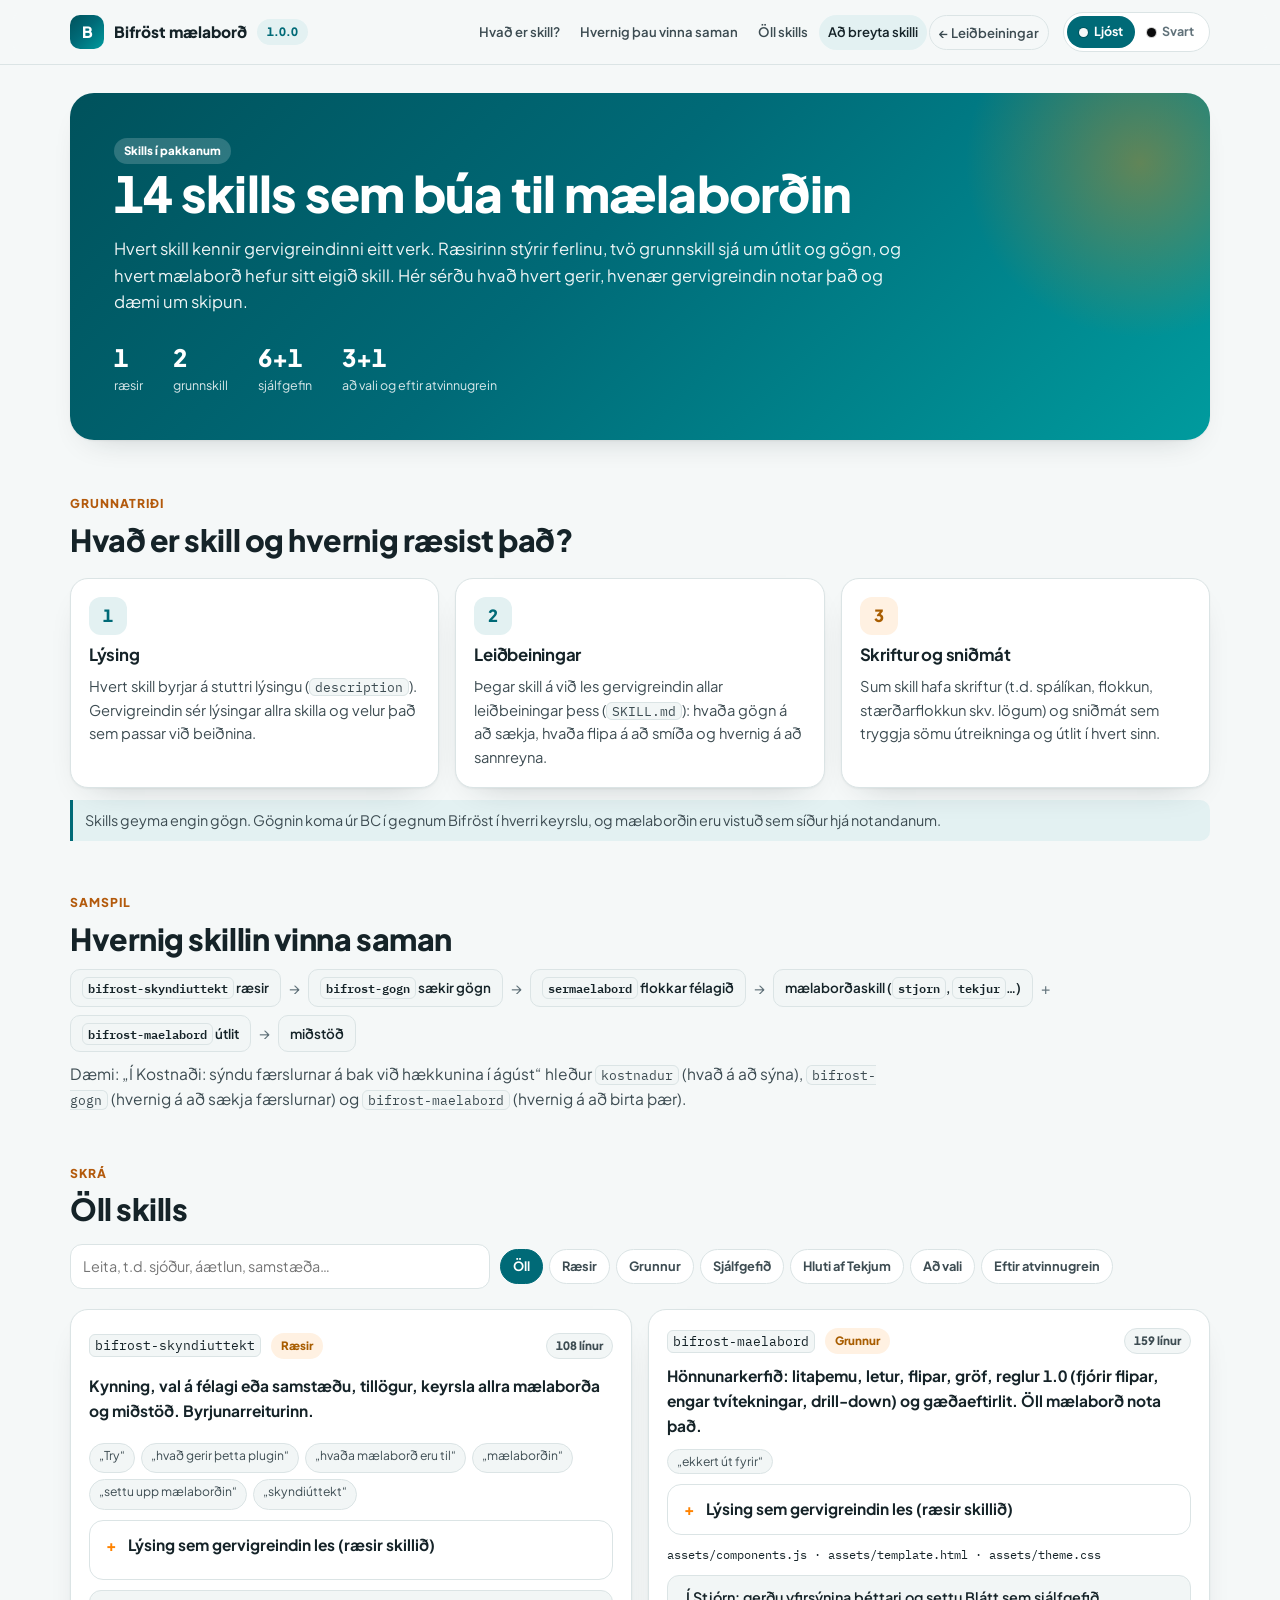
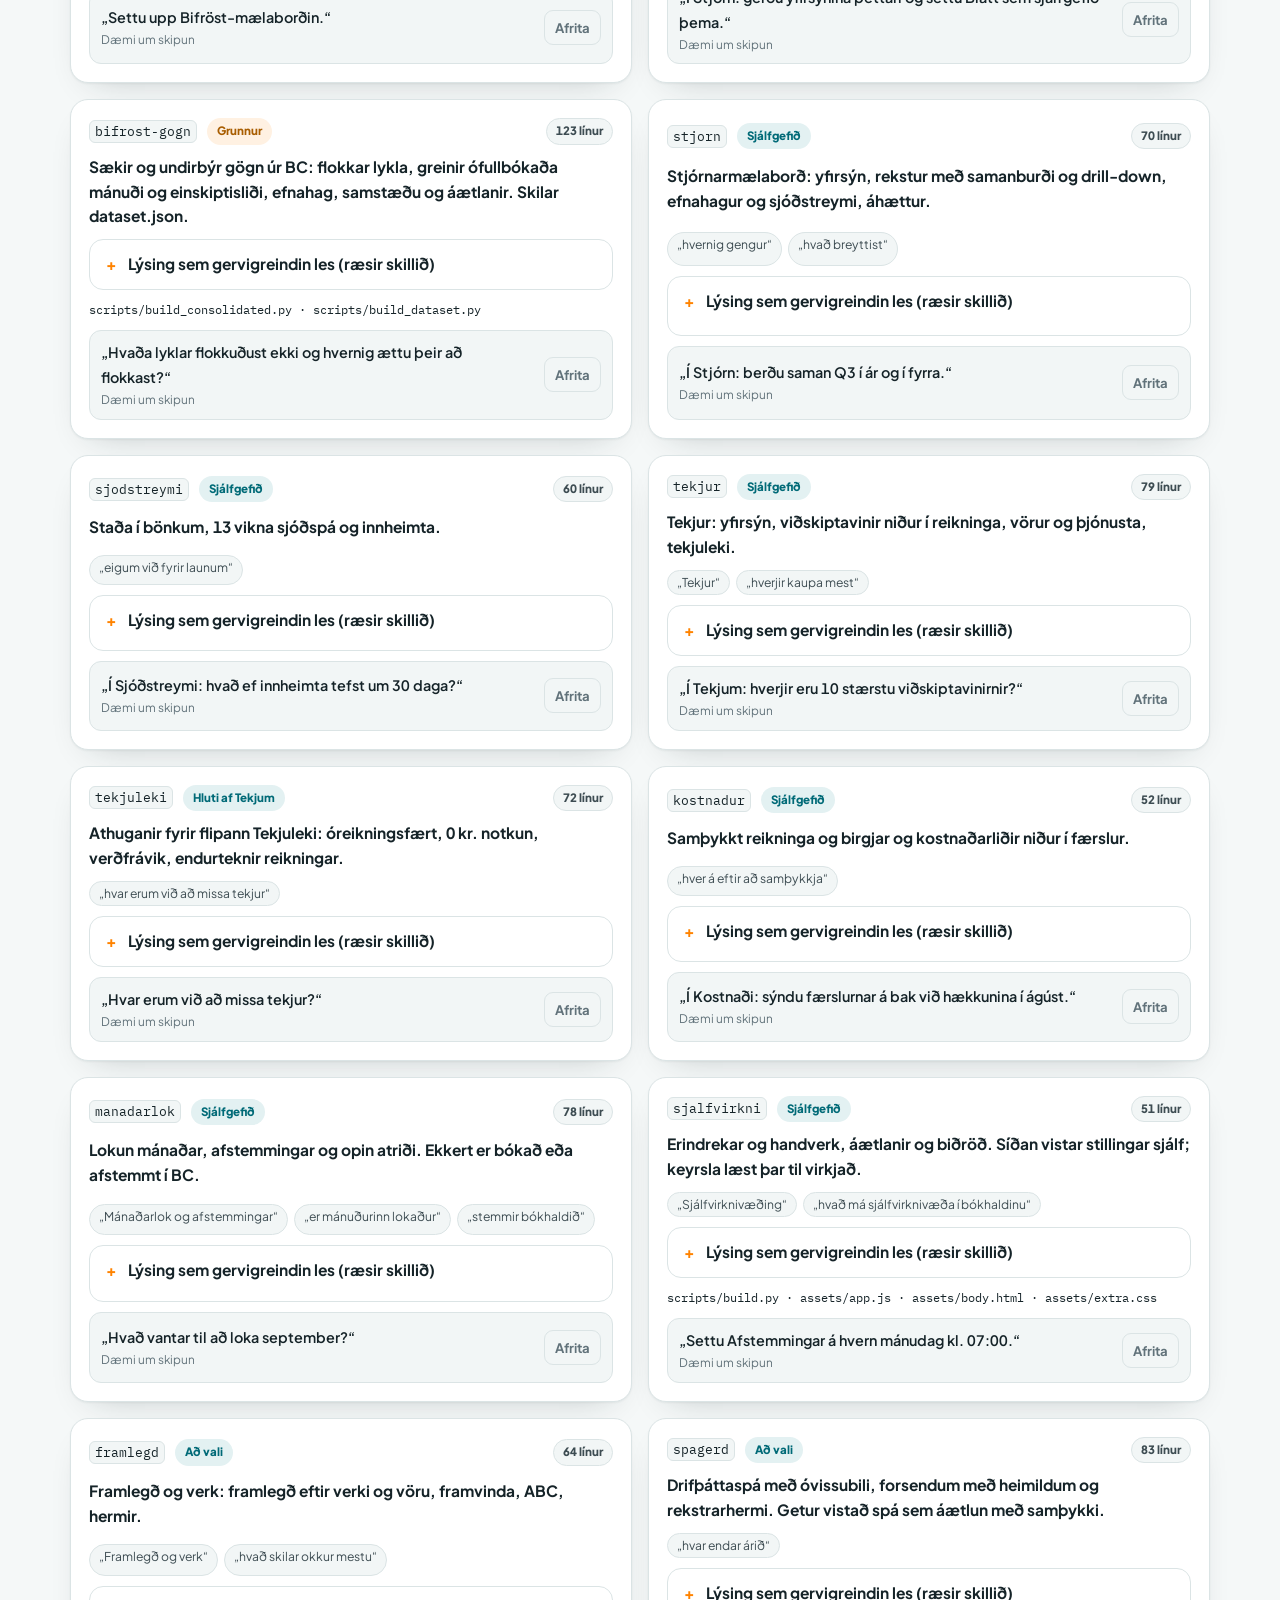
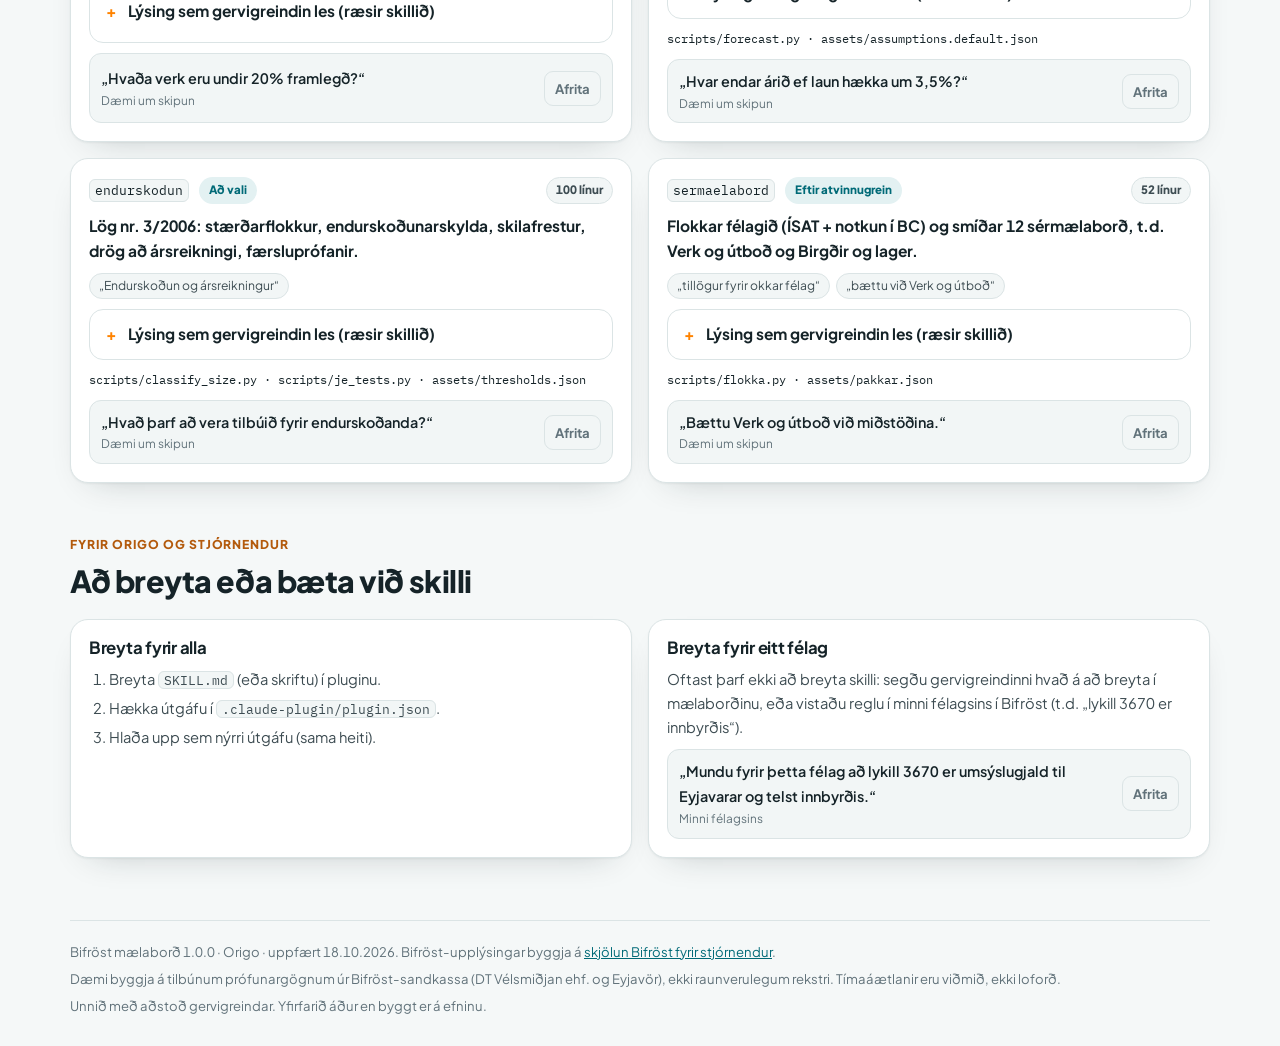
==== skills.html @ 1c0a7d77 "Bifröst mælaborð 1.0.0 Co-Authored-By: Claude Opus 5.5 <noreply@anthropic.com>" ====
<!doctype html>
<html lang="is">
<head>
<meta charset="utf-8">
<meta name="viewport" content="width=device-width,initial-scale=1">
<title>Bifröst mælaborð · skills</title>
<meta name="description" content="Skillin 14 í Bifröst mælaborð 1.0: hvað hvert gerir, hvenær gervigreindin notar það og dæmi um skipun.">
<script>(function(){var t="light";try{t=localStorage.getItem("bf-guide-theme2")||"light"}catch(e){}document.documentElement.setAttribute("data-g",t)})()</script>
<link rel="preconnect" href="https://fonts.googleapis.com">
<link rel="stylesheet" href="https://fonts.googleapis.com/css2?family=Plus+Jakarta+Sans:wght@400;500;600;700;800&family=IBM+Plex+Mono:wght@400;500;600&subset=latin,latin-ext&display=swap">
<style>
:root{
  --o-teal:#006A77;--o-teal2:#009B9E;--o-orange:#FF8300;--o-copper:#B35A0C;--o-slate:#6B7680;--o-dark:#303A47;
  --bg:#f5f8f8;--bg2:#eef3f3;--panel:#ffffff;--panel2:#f2f6f6;--ink:#152328;--ink2:#3d4c52;--muted:#61727a;--line:#dbe4e5;
  --brand:var(--o-teal);--brand2:var(--o-teal2);--accent:var(--o-orange);--acc-ink:#1b1206;--ok:#2f7d5b;--warn:#a85d00;--bad:#b4432b;
  --link:#006A77;--soft:#e3f1f2;--soft-o:#fff1e2;
  --hero:linear-gradient(135deg,#00525c 0%,#006A77 45%,#009B9E 100%);
  --shadow:0 1px 2px rgba(21,35,40,.05),0 14px 34px -22px rgba(21,35,40,.3);
  --r:18px;--f:"TT Norms","Plus Jakarta Sans",system-ui,-apple-system,"Segoe UI",sans-serif;--mono:"IBM Plex Mono",ui-monospace,Menlo,monospace;
  color-scheme:light;
}
:root[data-g="black"]{--bg:#0a0b0c;--bg2:#101214;--panel:#15181a;--panel2:#1c2023;--ink:#f3f3f2;--ink2:#d2d4d4;--muted:#9a9fa3;--line:rgba(255,255,255,.1);
  --ok:#7fc8a9;--warn:#ffb15c;--bad:#ff8a6b;--link:#5fd0d2;--soft:rgba(0,155,158,.16);--soft-o:rgba(255,131,0,.14);
  --hero:linear-gradient(135deg,#0f1f22 0%,#00525c 60%,#006A77 100%);--shadow:0 1px 0 rgba(255,255,255,.04) inset,0 24px 48px -30px rgba(0,0,0,.8);color-scheme:dark}
*{box-sizing:border-box}
html{scroll-behavior:smooth;scroll-padding-top:84px}
body{margin:0;background:var(--bg);color:var(--ink);font:15.5px/1.6 var(--f);-webkit-font-smoothing:antialiased;font-variant-numeric:tabular-nums}
a{color:var(--link)}
h1,h2,h3,h4{margin:0;line-height:1.2;letter-spacing:-.015em;text-wrap:balance}
h2{font-size:clamp(1.4rem,3vw,1.9rem);font-weight:800}
h3{font-size:1.05rem;font-weight:700}
h4{font-size:.8rem;text-transform:uppercase;letter-spacing:.06em;color:var(--muted);font-weight:800}
p{margin:0}
code,.mono{font-family:var(--mono);font-size:.86em;background:var(--panel2);border:1px solid var(--line);border-radius:6px;padding:0 5px}
.wrap{max-width:1180px;margin:0 auto;padding:0 20px}
.top{position:sticky;top:0;z-index:20;backdrop-filter:blur(10px);background:color-mix(in srgb,var(--bg) 86%,transparent);border-bottom:1px solid var(--line)}
.top .wrap{display:flex;align-items:center;gap:14px;min-height:64px;flex-wrap:wrap;padding-block:8px}
.logo{display:flex;align-items:center;gap:10px;font-weight:800;text-decoration:none;color:var(--ink)}
.mark{width:34px;height:34px;border-radius:10px;background:var(--hero);display:grid;place-items:center;color:#fff;font-weight:800}
.nav{display:flex;gap:2px;flex-wrap:wrap;margin-left:auto}
.nav a{color:var(--ink2);text-decoration:none;font-size:.82rem;font-weight:600;padding:6px 9px;border-radius:999px;white-space:nowrap}
.nav a:hover,.nav a.on{background:var(--soft);color:var(--ink)}
.nav a.ext{border:1px solid var(--line)}
.tg{display:inline-flex;background:var(--panel);border:1px solid var(--line);border-radius:999px;padding:3px}
.tg button{font:inherit;font-size:.78rem;font-weight:700;border:0;background:none;color:var(--muted);padding:6px 12px;border-radius:999px;cursor:pointer;display:inline-flex;gap:6px;align-items:center}
.tg button[aria-pressed="true"]{background:var(--brand);color:#fff}
.tg i{width:9px;height:9px;border-radius:50%;display:inline-block;box-shadow:0 0 0 1px rgba(0,0,0,.2)}
@media (min-width:1101px){.top .wrap{flex-wrap:nowrap}.nav{flex-wrap:nowrap}}
@media (max-width:1100px){.nav{order:3;width:100%;margin-left:0;overflow-x:auto;flex-wrap:nowrap}}
.hero{margin:28px 0 8px;border-radius:24px;background:var(--hero);padding:clamp(22px,4vw,44px);position:relative;overflow:hidden;box-shadow:var(--shadow);color:#fff}
.hero::after{content:"";position:absolute;right:-120px;top:-120px;width:380px;height:380px;border-radius:50%;background:radial-gradient(circle,rgba(255,131,0,.38),transparent 65%)}
.hero>*{position:relative;z-index:1}
.hero h1{font-size:clamp(2rem,5vw,3.1rem);font-weight:800;max-width:22ch}
.hero p{color:rgba(255,255,255,.93);max-width:68ch;margin-top:12px;font-size:1.04rem}
.hero .row{display:flex;flex-wrap:wrap;gap:10px 30px;margin-top:22px}
.hero .row div{display:grid}.hero .row b{font-size:1.5rem;font-weight:800}.hero .row span{font-size:.78rem;opacity:.85}
.cta{display:flex;gap:10px;flex-wrap:wrap;margin-top:22px}
.btn{font:inherit;font-weight:700;font-size:.9rem;border-radius:12px;padding:10px 16px;border:1px solid transparent;cursor:pointer;text-decoration:none;display:inline-flex;align-items:center;gap:8px}
.btn.or{background:var(--accent);color:var(--acc-ink)}.btn.gh{background:rgba(255,255,255,.14);color:#fff;border-color:rgba(255,255,255,.3)}
.btn.sm{padding:6px 10px;font-size:.78rem;border-radius:9px}.btn.ln{background:var(--panel2);color:var(--ink);border-color:var(--line)}
.btn:focus-visible,.nav a:focus-visible,.tg button:focus-visible,summary:focus-visible{outline:2px solid var(--accent);outline-offset:2px}
.pill{display:inline-block;font-size:.72rem;font-weight:800;padding:3px 9px;border-radius:999px;white-space:nowrap;background:var(--panel2);color:var(--ink2);border:1px solid var(--line)}
.pill.t{background:var(--soft);color:var(--brand);border-color:transparent}.pill.o{background:var(--soft-o);color:var(--warn);border-color:transparent}
.hero .pill.o{background:rgba(255,255,255,.18);color:#fff}
section.s{padding:46px 0 6px}
.kick{font-size:.76rem;font-weight:800;letter-spacing:.08em;text-transform:uppercase;color:var(--o-copper);margin-bottom:8px}
:root[data-g="black"] .kick{color:var(--accent)}
.lead{color:var(--ink2);max-width:74ch;margin-top:10px}
.grid{display:grid;gap:16px;margin-top:20px}
.g2{grid-template-columns:repeat(2,minmax(0,1fr))}.g3{grid-template-columns:repeat(3,minmax(0,1fr))}.g4{grid-template-columns:repeat(4,minmax(0,1fr))}
@media (max-width:980px){.g4{grid-template-columns:repeat(2,minmax(0,1fr))}.g3{grid-template-columns:repeat(2,minmax(0,1fr))}}
@media (max-width:640px){.g2,.g3,.g4{grid-template-columns:minmax(0,1fr)}}
.card{background:var(--panel);border:1px solid var(--line);border-radius:var(--r);padding:18px;box-shadow:var(--shadow);min-width:0;display:grid;gap:10px;align-content:start}
.card p,.card li{color:var(--ink2);font-size:.92rem}
.card ul,.card ol{margin:0;padding-left:20px;display:grid;gap:5px}
.ico{width:38px;height:38px;border-radius:12px;display:grid;place-items:center;font-size:1.05rem;background:var(--soft);color:var(--brand);font-weight:800}
.ico.or{background:var(--soft-o);color:var(--warn)}
.steps{counter-reset:s;display:grid;gap:12px;margin-top:20px}
.step{display:grid;grid-template-columns:auto minmax(0,1fr) auto;gap:14px;align-items:start;background:var(--panel);border:1px solid var(--line);border-radius:16px;padding:14px 16px}
.step::before{counter-increment:s;content:counter(s);width:34px;height:34px;border-radius:50%;display:grid;place-items:center;background:var(--brand);color:#fff;font-weight:800}
.step b{display:block}.step p{color:var(--ink2);font-size:.9rem;margin-top:2px}
.time{font-family:var(--mono);font-size:.78rem;color:var(--warn);white-space:nowrap;padding-top:6px}
@media (max-width:560px){.step{grid-template-columns:auto minmax(0,1fr)}.time{grid-column:2;padding-top:0}}
.tl{display:flex;height:16px;border-radius:999px;overflow:hidden;gap:2px;margin-top:8px}.tl span{display:block;height:100%}
.tlg{display:flex;flex-wrap:wrap;gap:6px 16px;font-size:.8rem;color:var(--muted);margin-top:8px}.tlg i{display:inline-block;width:10px;height:10px;border-radius:3px;margin-right:6px;vertical-align:-1px}
.scroll{overflow-x:auto}
table{width:100%;border-collapse:separate;border-spacing:0;font-size:.88rem}
th{text-align:left;font-size:.72rem;color:var(--muted);font-weight:800;letter-spacing:.03em;text-transform:uppercase;padding:9px 10px;border-bottom:1px solid var(--line);white-space:nowrap}
td{padding:10px;border-bottom:1px solid var(--line);vertical-align:top;color:var(--ink2)}
td b{color:var(--ink)} td.n,th.n{text-align:right;font-family:var(--mono);white-space:nowrap}
tr.sum td{font-weight:800;color:var(--ink);background:var(--panel2)}
.note{border-left:3px solid var(--accent);padding:9px 12px;background:var(--soft-o);border-radius:0 10px 10px 0;color:var(--ink2);font-size:.9rem;margin-top:14px}
.tip{border-left:3px solid var(--brand);padding:9px 12px;background:var(--soft);border-radius:0 10px 10px 0;color:var(--ink2);font-size:.9rem;margin-top:12px}
/* dashboard detail cards */
.db{background:var(--panel);border:1px solid var(--line);border-radius:20px;box-shadow:var(--shadow);overflow:hidden;margin-top:18px}
.db-h{display:flex;gap:14px;align-items:center;flex-wrap:wrap;padding:16px 18px;border-bottom:1px solid var(--line);background:linear-gradient(90deg,var(--soft),transparent)}
.db-h .num{width:36px;height:36px;border-radius:10px;background:var(--brand);color:#fff;display:grid;place-items:center;font-weight:800}
.db-h h3{font-size:1.15rem}.db-h p{color:var(--ink2);font-size:.9rem}
.db-b{display:grid;grid-template-columns:minmax(0,1.25fr) minmax(0,1fr);gap:0}
@media (max-width:900px){.db-b{grid-template-columns:minmax(0,1fr)}}
.db-b>div{padding:16px 18px;display:grid;gap:12px;align-content:start;min-width:0}
.db-b>div+div{border-left:1px solid var(--line)}
@media (max-width:900px){.db-b>div+div{border-left:0;border-top:1px solid var(--line)}}
.tabs-l{display:grid;gap:8px}.tabs-l div{display:grid;grid-template-columns:8.5rem minmax(0,1fr);gap:10px;font-size:.9rem}
.tabs-l b{color:var(--ink)}.tabs-l span{color:var(--ink2)}
@media (max-width:520px){.tabs-l div{grid-template-columns:minmax(0,1fr)}}
.kpis{display:grid;grid-template-columns:repeat(2,minmax(0,1fr));gap:8px}
.kpis div{background:var(--panel2);border:1px solid var(--line);border-radius:12px;padding:10px;display:grid;gap:2px;min-width:0}
.kpis span{font-size:.72rem;color:var(--muted);font-weight:700}.kpis b{font-size:1.15rem;letter-spacing:-.02em}.kpis em{font-style:normal;font-size:.76rem;color:var(--ink2)}
.ex{display:grid;gap:8px}
.pq{display:grid;grid-template-columns:minmax(0,1fr) auto;gap:10px;align-items:center;background:var(--panel2);border:1px solid var(--line);border-radius:12px;padding:9px 11px}
.pq q{quotes:"„" "“";font-weight:600;color:var(--ink);font-size:.9rem}.pq small{display:block;color:var(--muted);font-size:.74rem;margin-top:1px}
.pq.sam{border-style:dashed;border-color:var(--brand)}
.vs{display:grid;grid-template-columns:repeat(2,minmax(0,1fr));gap:12px;margin-top:14px}
.vs>div{border-radius:12px;padding:12px;border:1px solid var(--line);background:var(--panel)}
.vs .bad{box-shadow:inset 3px 0 0 var(--bad)}.vs .good{box-shadow:inset 3px 0 0 var(--ok)}
.vs h4{margin:0 0 6px}.vs .bad h4{color:var(--bad)}.vs .good h4{color:var(--ok)}
@media (max-width:640px){.vs{grid-template-columns:minmax(0,1fr)}}
/* layered diagram */
.layers{display:grid;gap:10px;margin-top:16px}
.layer{display:grid;grid-template-columns:auto minmax(0,1fr) auto;gap:14px;align-items:center;border-radius:14px;padding:14px 16px;border:1px solid var(--line);background:var(--panel)}
.layer .lv{width:42px;height:42px;border-radius:12px;display:grid;place-items:center;font-weight:800;color:#fff}
.layer b{display:block}.layer p{color:var(--ink2);font-size:.88rem}
.layer .who{font-size:.76rem;color:var(--muted);text-align:right;max-width:16rem}
@media (max-width:640px){.layer{grid-template-columns:auto minmax(0,1fr)}.layer .who{grid-column:2;text-align:left}}
.flow{display:flex;flex-wrap:wrap;gap:8px;align-items:center;margin-top:12px}
.flow span{background:var(--panel2);border:1px solid var(--line);border-radius:10px;padding:7px 11px;font-size:.84rem;font-weight:600}
.flow i{color:var(--muted);font-style:normal}
/* demo */
.demo{margin-top:20px;border-radius:22px;border:1px solid var(--line);background:#f7f6f2;color:#1c1b18;padding:18px;box-shadow:var(--shadow);display:grid;gap:14px}
.demo .dh{display:flex;flex-wrap:wrap;gap:10px;align-items:center;justify-content:space-between}
.demo .dlogo{display:flex;gap:10px;align-items:center}.demo .dlogo span{width:36px;height:36px;border-radius:10px;background:linear-gradient(135deg,#1f4a41,#33796a);color:#fff;display:grid;place-items:center;font-weight:800}
.demo .eb{font-size:.74rem;color:#6e6e70;font-weight:600}.demo h3{font-size:1.25rem}
.seg{display:inline-flex;background:#f0eee8;border:1px solid #e2dfd6;border-radius:10px;padding:3px;gap:2px;flex-wrap:wrap}
.seg button{font:inherit;font-size:.8rem;font-weight:700;border:0;background:none;color:#6e6e70;padding:6px 11px;border-radius:8px;cursor:pointer}
.seg button[aria-pressed="true"]{background:#957f41;color:#fff}
.dhero{border-radius:16px;background:linear-gradient(135deg,#1f4a41 0%,#2b6659 60%,#33796a 100%);color:#fff;padding:16px 18px;display:grid;gap:6px}
.dhero .big{font-size:clamp(1.8rem,4vw,2.4rem);font-weight:800;letter-spacing:-.03em}.dhero small{font-size:.85rem;opacity:.85;margin-left:6px}.dhero p{font-size:.88rem;opacity:.92}
.dk{display:grid;grid-template-columns:repeat(4,minmax(0,1fr));gap:10px}@media (max-width:760px){.dk{grid-template-columns:repeat(2,minmax(0,1fr))}}
.dk div{background:#fff;border:1px solid #e2dfd6;border-radius:14px;padding:12px;display:grid;gap:2px;min-width:0}
.dk span{font-size:.74rem;color:#6e6e70;font-weight:600}.dk b{font-size:1.35rem;letter-spacing:-.02em;white-space:nowrap;overflow:hidden;text-overflow:ellipsis}
.dcard{background:#fff;border:1px solid #e2dfd6;border-radius:14px;padding:14px;display:grid;gap:8px;min-width:0}
.dcard table{font-size:.84rem}.dcard th{color:#6e6e70;border-color:#e2dfd6}.dcard td{color:#46443e;border-color:#efede7}.dcard tr.sum td{background:#f4f2ec;color:#1c1b18}
.dnote{font-size:.78rem;color:#6e6e70}
.dg2{display:grid;grid-template-columns:minmax(0,1.4fr) minmax(0,1fr);gap:12px}@media (max-width:820px){.dg2{grid-template-columns:minmax(0,1fr)}}
.el{display:grid;gap:8px}.el div{display:grid;grid-template-columns:minmax(0,1fr) auto;gap:10px;background:#f4f2ec;border-radius:10px;padding:8px 10px;font-size:.84rem}.el b{font-family:var(--mono)}
details{background:var(--panel);border:1px solid var(--line);border-radius:14px;padding:12px 16px}
details+details{margin-top:10px}
summary{cursor:pointer;font-weight:700;list-style:none}summary::-webkit-details-marker{display:none}
summary::before{content:"+";display:inline-block;width:22px;color:var(--accent);font-weight:800}details[open] summary::before{content:"–"}
details p,details li{color:var(--ink2);font-size:.92rem;margin-top:8px}
.srch{font:inherit;font-size:.9rem;background:var(--panel);color:var(--ink);border:1px solid var(--line);border-radius:12px;padding:10px 12px;width:min(420px,100%)}
.chips{display:flex;flex-wrap:wrap;gap:6px}
.chips button{font:inherit;font-size:.8rem;font-weight:700;border:1px solid var(--line);background:var(--panel);color:var(--ink2);border-radius:999px;padding:6px 12px;cursor:pointer}
.chips button[aria-pressed="true"]{background:var(--brand);color:#fff;border-color:var(--brand)}
.sk{background:var(--panel);border:1px solid var(--line);border-radius:18px;box-shadow:var(--shadow);padding:18px;display:grid;gap:10px;min-width:0}
.sk .h{display:flex;gap:10px;align-items:center;flex-wrap:wrap}
.sk code{font-size:.82rem}
.sk .trig{display:flex;flex-wrap:wrap;gap:6px}.sk .trig span{font-size:.76rem;background:var(--panel2);border:1px solid var(--line);border-radius:999px;padding:2px 9px;color:var(--ink2)}
footer{margin:56px 0 30px;padding-top:20px;border-top:1px solid var(--line);color:var(--muted);font-size:.82rem;display:grid;gap:6px}
.toast{position:fixed;left:50%;bottom:22px;transform:translateX(-50%);background:var(--accent);color:var(--acc-ink);font-weight:800;padding:10px 16px;border-radius:12px;box-shadow:var(--shadow);opacity:0;transition:opacity .2s;pointer-events:none;z-index:50}
.toast.on{opacity:1}
[hidden]{display:none!important}
@media (prefers-reduced-motion:reduce){html{scroll-behavior:auto}*{transition:none!important}}

.mock{margin:0;background:#f7f6f2;color:#1c1b18;border:1px solid #e2dfd6;border-radius:16px;padding:12px;display:grid;gap:9px;box-shadow:0 12px 30px -20px rgba(27,25,21,.45);font-family:"IBM Plex Sans","Plus Jakarta Sans",system-ui,sans-serif;min-width:0;align-content:start}
.mk-top{display:flex;gap:8px;align-items:center}.mk-top div{display:grid;min-width:0}.mk-top small{font-size:.62rem;color:#6e6e70}.mk-top b{font-size:.86rem;white-space:nowrap;overflow:hidden;text-overflow:ellipsis}
.mk-logo{width:26px;height:26px;border-radius:8px;background:linear-gradient(135deg,#1f4a41,#33796a);color:#fff;display:grid;place-items:center;font-size:.62rem;font-weight:800;flex:none}
.mk-dots{margin-left:auto;display:flex;gap:4px}.mk-dots i{width:8px;height:8px;border-radius:50%;background:#957f41}.mk-dots i:nth-child(2){background:#1e1e22}.mk-dots i:nth-child(3){background:#326fa0}.mk-dots i:nth-child(4){background:#6f743f}
.mk-tabs{display:flex;gap:3px;background:#fff;border:1px solid #e2dfd6;border-radius:9px;padding:3px;overflow:hidden}
.mk-tabs span{font-size:.6rem;font-weight:600;color:#6e6e70;padding:4px 7px;border-radius:6px;white-space:nowrap}.mk-tabs span.on{background:#957f41;color:#fff}
.mk-hero{border-radius:11px;background:linear-gradient(135deg,#1f4a41 0%,#2b6659 60%,#33796a 100%);color:#fff;padding:9px 11px;display:grid;gap:1px}
.mk-hero small{font-size:.6rem;opacity:.85}.mk-hero b{font-size:1.25rem;letter-spacing:-.02em}.mk-hero p{font-size:.64rem;opacity:.92;line-height:1.35}
.mk-k{display:grid;grid-template-columns:repeat(4,minmax(0,1fr));gap:5px}
.mk-k div{background:#fff;border:1px solid #e2dfd6;border-radius:8px;padding:5px 6px;display:grid;min-width:0}
.mk-k span{font-size:.54rem;color:#6e6e70;font-weight:600;white-space:nowrap;overflow:hidden;text-overflow:ellipsis}.mk-k b{font-size:.78rem;white-space:nowrap;overflow:hidden;text-overflow:ellipsis}
.mk-b{background:#fff;border:1px solid #e2dfd6;border-radius:10px;padding:8px;display:grid;gap:6px;min-width:0}
.mk-b h5{margin:0;font-size:.66rem;color:#46443e}
svg.mini{width:100%;height:auto;display:block;overflow:visible}
.mhb{display:grid;gap:5px}.mhb div{display:grid;grid-template-columns:minmax(0,7.2rem) minmax(0,1fr) auto;gap:6px;align-items:center;font-size:.62rem;color:#46443e}
.mhb span{white-space:nowrap;overflow:hidden;text-overflow:ellipsis}.mhb i{height:7px;background:#f0eee8;border-radius:9px;overflow:hidden;display:block}.mhb i b{display:block;height:100%;border-radius:9px}
.mhb em{font-style:normal;font-family:"IBM Plex Mono",monospace;font-size:.6rem;white-space:nowrap}
.mstack>div{display:flex;height:10px;border-radius:9px;overflow:hidden;gap:2px}.mstack p{display:flex;flex-wrap:wrap;gap:3px 10px;margin:5px 0 0;font-size:.6rem;color:#6e6e70}.mstack em{font-style:normal}.mstack i{display:inline-block;width:7px;height:7px;border-radius:2px;margin-right:4px}
.mcheck{list-style:none;margin:0;padding:0;display:grid;gap:3px}.mcheck li{display:flex;gap:6px;align-items:center;font-size:.64rem;color:#46443e}
.mcheck b{width:15px;height:15px;border-radius:5px;display:grid;place-items:center;font-size:.6rem;flex:none}.mcheck .ok b{background:#eef0e0;color:#6f743f}.mcheck .no b{background:#f1decf;color:#a35a27}.mcheck .na b{background:#f0eee8;color:#6e6e70}
.mrow{display:grid;grid-template-columns:minmax(0,1fr) auto;gap:6px;font-size:.62rem;color:#46443e;padding:4px 0;border-bottom:1px solid #efede7}.mrow:last-child{border:0}.mrow b{font-family:"IBM Plex Mono",monospace;font-size:.6rem}
.mtag{display:inline-block;font-size:.55rem;font-weight:700;padding:1px 6px;border-radius:9px;background:#f1decf;color:#a35a27}.mtag.g{background:#eef0e0;color:#6f743f}.mtag.y{background:#fbecd3;color:#b87514}
.mcols{display:grid;grid-template-columns:repeat(2,minmax(0,1fr));gap:8px}
.mleg{display:flex;flex-wrap:wrap;gap:3px 10px;font-size:.58rem;color:#6e6e70}.mleg i{display:inline-block;width:10px;height:3px;margin-right:4px;vertical-align:2px}
@media (max-width:420px){.mk-k{grid-template-columns:repeat(2,minmax(0,1fr))}.mhb div{grid-template-columns:minmax(0,5.5rem) minmax(0,1fr) auto}}

html{scroll-padding-top:136px}
.ptabs{display:inline-flex;background:var(--panel);border:1px solid var(--line);border-radius:12px;padding:3px;gap:2px}
.ptabs button,.ptabs a{display:inline-flex;align-items:center;font:inherit;font-size:.82rem;font-weight:700;border:0;background:none;color:var(--ink2);padding:7px 12px;border-radius:9px;cursor:pointer;text-decoration:none;white-space:nowrap}
.ptabs button[aria-selected="true"]{background:var(--brand);color:#fff}
.subnav{position:sticky;top:64px;z-index:15;display:flex;gap:4px;overflow-x:auto;scrollbar-width:none;padding:8px 0;background:var(--bg);margin-top:14px;border-bottom:1px solid var(--line)}
.subnav::-webkit-scrollbar{display:none}
.subnav a{flex:none;font-size:.8rem;font-weight:700;color:var(--ink2);text-decoration:none;padding:6px 11px;border-radius:999px;border:1px solid var(--line);background:var(--panel)}
.subnav a.on,.subnav a:hover{background:var(--soft);color:var(--ink);border-color:transparent}
.hero.dt{background:linear-gradient(135deg,#1f4a41 0%,#2b6659 55%,#33796a 100%)}
.dl{display:grid;grid-template-columns:auto minmax(0,1fr) auto;gap:14px;align-items:center;background:var(--panel);border:1px solid var(--line);border-radius:18px;padding:14px 16px;margin-top:18px;box-shadow:var(--shadow)}
.dl-i{width:44px;height:44px;border-radius:12px;background:var(--accent);color:var(--acc-ink);display:grid;place-items:center;font-size:1.2rem;font-weight:800}
.dl b{display:block;font-family:var(--mono);font-size:.9rem}.dl span{color:var(--muted);font-size:.84rem}
@media (max-width:560px){.dl{grid-template-columns:auto minmax(0,1fr)}.dl .btn{grid-column:1/-1;justify-content:center}}
.opt-h{display:flex;gap:12px;align-items:flex-start}.opt-h p{font-size:.88rem}
ol.st{margin:0;padding-left:20px;display:grid;gap:6px}ol.st li{color:var(--ink2);font-size:.92rem}
.sm{font-size:.82rem!important;color:var(--muted)!important}
.flowv{display:flex;align-items:center;gap:8px;margin-top:16px;flex-wrap:wrap}
.flowv div{flex:1 1 130px;background:var(--panel);border:1px solid var(--line);border-radius:14px;padding:12px;display:grid;gap:2px;text-align:center;justify-items:center}
.flowv span{width:36px;height:36px;border-radius:50%;background:var(--soft);color:var(--brand);display:grid;place-items:center;font-weight:800}
.flowv small{color:var(--muted);font-size:.76rem}.flowv>i{color:var(--muted);font-style:normal}
@media (max-width:640px){.flowv>i{display:none}.flowv div{flex-basis:calc(50% - 8px)}}
.tlx{display:grid;grid-template-columns:repeat(5,minmax(0,1fr));gap:10px;margin-top:18px;counter-reset:t}
.tlx div{position:relative;background:var(--panel);border:1px solid var(--line);border-radius:14px;padding:30px 12px 12px;display:grid;gap:2px;align-content:start}
.tlx div::before{counter-increment:t;content:counter(t);position:absolute;top:-12px;left:12px;width:26px;height:26px;border-radius:50%;background:var(--brand);color:#fff;display:grid;place-items:center;font-weight:800;font-size:.8rem}
.tlx small{font-family:var(--mono);font-size:.74rem;color:var(--warn)}.tlx p{font-size:.84rem;color:var(--ink2)}
@media (max-width:900px){.tlx{grid-template-columns:repeat(2,minmax(0,1fr));row-gap:22px}}
.db-v{background:var(--bg2)}.cap{font-size:.78rem;color:var(--muted)}
.rd{font-size:.9rem;color:var(--ink2)}
.ov{margin:-4px -4px 4px}
.h3s{margin-top:30px;font-size:1.2rem}
.pks{display:grid;grid-template-columns:repeat(auto-fill,minmax(min(100%,260px),1fr));gap:12px;margin-top:16px}
.pk{background:var(--panel);border:1px solid var(--line);border-radius:16px;padding:14px;display:grid;gap:8px;align-content:start}
.pk-h{display:flex;gap:10px;align-items:center}.pk-h div{display:grid}.pk-h small{font-size:.74rem;color:var(--muted)}
.pk-i{width:36px;height:36px;border-radius:10px;background:var(--soft);color:var(--brand);display:grid;place-items:center;font-size:1.05rem;flex:none}
.pk p{font-size:.84rem;color:var(--ink2)}.pk-g{font-size:.74rem;color:var(--muted)}
.chipsx{display:flex;flex-wrap:wrap;gap:4px}.chipsx span{font-size:.72rem;background:var(--soft-o);color:var(--ink2);border-radius:999px;padding:2px 8px}
.ac{align-items:center}
.phone{justify-self:center;width:250px;border-radius:34px;background:#1c1b18;padding:10px;box-shadow:var(--shadow)}
.ph-s{background:#f7f6f2;border-radius:26px;overflow:hidden;display:grid;gap:8px;padding:12px 10px 0;color:#1c1b18}
.ph-top{display:flex;justify-content:space-between;font-size:.7rem;font-weight:700}.ph-top span{color:#957f41;letter-spacing:2px}
.ph-hero{border-radius:12px;background:linear-gradient(135deg,#1f4a41,#33796a);color:#fff;padding:10px;display:grid}.ph-hero small{font-size:.6rem;opacity:.85}.ph-hero b{font-size:1.4rem}
.ph-k{display:grid;grid-template-columns:1fr 1fr;gap:5px}.ph-k div{background:#fff;border:1px solid #e2dfd6;border-radius:8px;padding:5px 7px;display:grid}.ph-k span{font-size:.55rem;color:#6e6e70}.ph-k b{font-size:.82rem}
.ph-c{background:#fff;border:1px solid #e2dfd6;border-radius:10px;padding:6px}
.ph-tabs{display:grid;grid-template-columns:repeat(3,1fr);gap:3px;background:#fff;border-top:1px solid #e2dfd6;margin:0 -10px;padding:6px 6px 12px}
.ph-tabs span{font-size:.6rem;font-weight:700;text-align:center;padding:7px 2px;border-radius:8px;color:#6e6e70}.ph-tabs span.on{background:#957f41;color:#fff}
table.m-cards small{color:var(--muted)}
ul.hl{list-style:none;margin:0;padding:0;display:grid;gap:9px}ul.hl li{display:grid;gap:1px;font-size:.88rem}ul.hl li span{color:var(--ink2);font-size:.84rem}ul.hl .pill{font-size:.64rem;padding:1px 7px}
.funnel{display:grid;gap:6px;justify-items:center;margin-top:18px}
.funnel div{width:var(--w);min-width:min(100%,260px);background:var(--panel);border:1px solid var(--line);border-left:4px solid var(--brand2);border-radius:12px;padding:9px 14px;display:flex;justify-content:space-between;gap:10px;flex-wrap:wrap}
.funnel div span{color:var(--muted);font-size:.84rem}.funnel div.end{border-left-color:var(--accent);background:var(--soft-o)}
@media (max-width:640px){.funnel div{width:100%}}
.org{display:grid;grid-template-columns:minmax(0,1fr) minmax(0,1fr);gap:8px 16px;margin-top:16px;align-items:center}
.org div{background:var(--panel);border:1px solid var(--line);border-radius:14px;padding:12px 14px;display:grid}.org span{font-size:.82rem;color:var(--muted)}
.o-top{grid-column:1;border-top:3px solid var(--brand2)!important}.org>i{grid-column:1;justify-self:center;font-style:normal;font-weight:800;color:var(--brand)}
.o-mid{grid-column:1;border-top:3px solid #957f41!important}.o-side{grid-column:2;grid-row:3;border-style:dashed!important}
@media (max-width:640px){.org{grid-template-columns:minmax(0,1fr)}.o-side{grid-column:1;grid-row:auto}}
.demo .mini{max-height:240px}
.finds{display:grid;gap:10px}.finds div{display:grid;grid-template-columns:auto minmax(0,1fr);gap:10px;align-items:start}.finds p{font-size:.88rem}
.lks{display:grid;gap:8px}.lk{display:grid;grid-template-columns:auto minmax(0,1fr) auto;gap:10px;align-items:start;padding:9px 0;border-bottom:1px solid var(--line)}.lk:last-child{border:0}
.lk p{font-size:.82rem;color:var(--ink2)}.lk small{font-size:.76rem;color:var(--muted)}.lk em,.mrow2 em{font-style:normal;font-family:var(--mono);font-weight:700;white-space:nowrap;font-size:.86rem}
@media (max-width:560px){.lk{grid-template-columns:minmax(0,1fr) auto}.lk .pill{grid-column:1/-1;justify-self:start}}
.mrow2{display:grid;grid-template-columns:minmax(0,1fr) auto;gap:10px;padding:8px 0;border-bottom:1px solid var(--line)}.mrow2:last-of-type{border:0}.mrow2 span{display:grid}.mrow2 small{font-size:.8rem;color:var(--muted)}
.agxs{display:grid;grid-template-columns:repeat(auto-fill,minmax(min(100%,300px),1fr));gap:12px;margin-top:16px}
.agx{background:var(--panel);border:1px solid var(--line);border-radius:16px;padding:14px;display:grid;gap:6px;align-content:start}
.agx-h{display:flex;justify-content:space-between;gap:8px;align-items:center}.agx p{font-size:.88rem;color:var(--ink2)}.agx small{font-size:.76rem;color:var(--muted)}
:root[data-g="black"] .mhb em,:root[data-g="black"] .card .mhb span{color:var(--ink2)}
:root[data-g="black"] .card .mhb i{background:rgba(255,255,255,.08)}
.card .mhb div{font-size:.8rem;color:var(--ink2);grid-template-columns:minmax(0,11rem) minmax(0,1fr) auto}.card .mhb em{font-size:.76rem}.card .mhb i{height:9px}
@media (max-width:560px){.card .mhb div{grid-template-columns:minmax(0,1fr) auto}.card .mhb i{grid-column:1/-1;grid-row:2}}
/* Sími */
@media (max-width:640px){
  .wrap{padding:0 14px}
  .top .wrap{gap:8px}
  .logo{font-size:.9rem}
  .hero{margin-top:14px;border-radius:18px}
  .hero h1{font-size:1.65rem}
  .hero .row b{font-size:1.15rem}
  section.s{padding-top:34px}
  .scroll{margin-inline:-6px}
  table.m-cards thead{display:none}
  table.m-cards,table.m-cards tbody,table.m-cards tr,table.m-cards td{display:block;width:100%}
  table.m-cards tr{border:1px solid var(--line);border-radius:12px;padding:8px 10px;margin-bottom:8px;background:var(--panel2)}
  table.m-cards td{border:0;padding:3px 0;display:grid;grid-template-columns:7rem minmax(0,1fr);gap:10px;text-align:left}
  table.m-cards td.n{text-align:left}
  table.m-cards td::before{content:attr(data-label);color:var(--muted);font-size:.72rem;font-weight:700;padding-top:2px}
  table.m-cards td:first-child{display:block;text-align:left;font-size:.95rem}
  table.m-cards td:first-child::before{content:none}
  table.m-cards tr.sum td{background:none}
  .btn,.tg button,.ptabs button,.ptabs a,.chips button{min-height:44px}
  .subnav{top:108px}
  .top .wrap{flex-wrap:wrap;min-height:0;padding-block:8px}
  .tg{order:2;margin-left:auto}.tg button{padding:6px 9px;min-height:36px}.tg button{font-size:0;gap:0}.tg i{width:14px;height:14px}
  .ptabs{order:3;width:100%;display:grid;grid-template-columns:repeat(3,1fr)}.ptabs button,.ptabs a{justify-content:center;padding:7px 6px;min-height:40px}
  html{scroll-padding-top:170px}
}
</style>
</head>
<body>
<header class="top"><div class="wrap">
  <a class="logo" href="index.html"><span class="mark">B</span>Bifröst mælaborð <span class="pill t">1.0.0</span></a>
  <nav class="nav" aria-label="Kaflar"><a href="#hvad">Hvað er skill?</a><a href="#flaedi">Hvernig þau vinna saman</a><a href="#oll">Öll skills</a><a href="#breyta">Að breyta skilli</a><a href="index.html" class=ext>← Leiðbeiningar</a></nav>
  <div class="tg" role="group" aria-label="Litaþema"><button type="button" data-t="light"><i style="background:#f5f8f8"></i>Ljóst</button><button type="button" data-t="black"><i style="background:#0a0b0c"></i>Svart</button></div>
</div></header>
<main class="wrap" id="upphaf">

  <section class="hero"><span class="pill o">Skills í pakkanum</span><h1>14 skills sem búa til mælaborðin</h1>
    <p>Hvert skill kennir gervigreindinni eitt verk. Ræsirinn stýrir ferlinu, tvö grunnskill sjá um útlit og gögn, og hvert mælaborð hefur sitt eigið skill. Hér sérðu hvað hvert gerir, hvenær gervigreindin notar það og dæmi um skipun.</p>
    <div class="row"><div><b>1</b><span>ræsir</span></div><div><b>2</b><span>grunnskill</span></div><div><b>6+1</b><span>sjálfgefin</span></div><div><b>3+1</b><span>að vali og eftir atvinnugrein</span></div></div></section>
  <section class="s" id="hvad"><div class="kick">Grunnatriði</div><h2>Hvað er skill og hvernig ræsist það?</h2>
    <div class="grid g3">
      <div class="card"><div class="ico">1</div><h3>Lýsing</h3><p>Hvert skill byrjar á stuttri lýsingu (<code>description</code>). Gervigreindin sér lýsingar allra skilla og velur það sem passar við beiðnina.</p></div>
      <div class="card"><div class="ico">2</div><h3>Leiðbeiningar</h3><p>Þegar skill á við les gervigreindin allar leiðbeiningar þess (<code>SKILL.md</code>): hvaða gögn á að sækja, hvaða flipa á að smíða og hvernig á að sannreyna.</p></div>
      <div class="card"><div class="ico or">3</div><h3>Skriftur og sniðmát</h3><p>Sum skill hafa skriftur (t.d. spálíkan, flokkun, stærðarflokkun skv. lögum) og sniðmát sem tryggja sömu útreikninga og útlit í hvert sinn.</p></div>
    </div>
    <div class="tip">Skills geyma engin gögn. Gögnin koma úr BC í gegnum Bifröst í hverri keyrslu, og mælaborðin eru vistuð sem síður hjá notandanum.</div></section>
  <section class="s" id="flaedi"><div class="kick">Samspil</div><h2>Hvernig skillin vinna saman</h2>
    <div class="flow"><span><code>bifrost-skyndiuttekt</code> ræsir</span><i>→</i><span><code>bifrost-gogn</code> sækir gögn</span><i>→</i><span><code>sermaelabord</code> flokkar félagið</span><i>→</i><span>mælaborðaskill (<code>stjorn</code>, <code>tekjur</code>…)</span><i>+</i><span><code>bifrost-maelabord</code> útlit</span><i>→</i><span>miðstöð</span></div>
    <p class="lead">Dæmi: „Í Kostnaði: sýndu færslurnar á bak við hækkunina í ágúst“ hleður <code>kostnadur</code> (hvað á að sýna), <code>bifrost-gogn</code> (hvernig á að sækja færslurnar) og <code>bifrost-maelabord</code> (hvernig á að birta þær).</p></section>
  <section class="s" id="oll"><div class="kick">Skrá</div><h2>Öll skills</h2>
    <div style="display:flex;flex-wrap:wrap;gap:10px;align-items:center;margin-top:16px"><input class="srch" id="q" type="search" placeholder="Leita, t.d. sjóður, áætlun, samstæða…" aria-label="Leita í skills"><div class="chips" id="chips"><button type="button" data-c="" aria-pressed="true">Öll</button><button type="button" data-c="Ræsir" aria-pressed="false">Ræsir</button><button type="button" data-c="Grunnur" aria-pressed="false">Grunnur</button><button type="button" data-c="Sjálfgefið" aria-pressed="false">Sjálfgefið</button><button type="button" data-c="Hluti af Tekjum" aria-pressed="false">Hluti af Tekjum</button><button type="button" data-c="Að vali" aria-pressed="false">Að vali</button><button type="button" data-c="Eftir atvinnugrein" aria-pressed="false">Eftir atvinnugrein</button></div></div>
    <div class="grid g2" id="cards"><article class="sk" data-c="Ræsir" data-q="bifrost-skyndiuttekt kynning, val á félagi eða samstæðu, tillögur, keyrsla allra mælaborða og miðstöð. byrjunarreiturinn. ræsir bifröst-mælaborðapakkans — sýnir fyrst kynningu (sex sjálfgefin mælaborð, þrjú til viðbótar að vali, hve langan tíma það tekur og hvað á að velja í leyfisgluggum), spyr um eitt félag eða samstæðu, sækir gögnin einu sinni og býr til miðstöð og mælaborðin, með hnapp til að bæta fleirum við. notaðu þegar notandi er nýbúinn að bæta pluginu við, ýtir á „try“, spyr „hvað gerir þetta plugin“ eða „hvaða mælaborð eru til“, biður um „mælaborðin“, „settu upp mælaborðin“, „skyndiúttekt“, „keyrðu bifröst“, „hvernig stendur félagið“, „bættu við mælaborði“, onboarding eða heildaryfirsýn yfir rekstur úr bc."><div class="h"><code>bifrost-skyndiuttekt</code><span class="pill o">Ræsir</span><span class="pill" style="margin-left:auto">108 línur</span></div>
<p><b>Kynning, val á félagi eða samstæðu, tillögur, keyrsla allra mælaborða og miðstöð. Byrjunarreiturinn.</b></p><div class="trig"><span>„Try“</span><span>„hvað gerir þetta plugin“</span><span>„hvaða mælaborð eru til“</span><span>„mælaborðin“</span><span>„settu upp mælaborðin“</span><span>„skyndiúttekt“</span></div>
<details><summary>Lýsing sem gervigreindin les (ræsir skillið)</summary><p>Ræsir Bifröst-mælaborðapakkans — sýnir fyrst kynningu (sex sjálfgefin mælaborð, þrjú til viðbótar að vali, hve langan tíma það tekur og hvað á að velja í leyfisgluggum), spyr um eitt félag eða samstæðu, sækir gögnin einu sinni og býr til miðstöð og mælaborðin, með hnapp til að bæta fleirum við. Notaðu þegar notandi er nýbúinn að bæta pluginu við, ýtir á „Try“, spyr „hvað gerir þetta plugin“ eða „hvaða mælaborð eru til“, biður um „mælaborðin“, „settu upp mælaborðin“, „skyndiúttekt“, „keyrðu Bifröst“, „hvernig stendur félagið“, „bættu við mælaborði“, onboarding eða heildaryfirsýn yfir rekstur úr BC.</p></details>

<div class="pq"><div><q>Settu upp Bifröst-mælaborðin.</q><small>Dæmi um skipun</small></div><button class="btn sm ln" type="button" data-copy="Settu upp Bifröst-mælaborðin.">Afrita</button></div></article><article class="sk" data-c="Grunnur" data-q="bifrost-maelabord hönnunarkerfið: litaþemu, letur, flipar, gröf, reglur 1.0 (fjórir flipar, engar tvítekningar, drill-down) og gæðaeftirlit. öll mælaborð nota það. hönnunarkerfi og gæðareglur fyrir öll bifröst-mælaborð úr business central: grunnpalletta, letur, ljóst og dökkt útlit, flipar, gröf, stikur, leiðarstika aftur á miðstöð og „ekkert út fyrir“. notaðu alltaf þegar búið er til eða breytt mælaborði, skýrslu, hermi eða myndrænni framsetningu á bc-gögnum sem artifact, hvort sem það er stjórn, tekjuleki, sjóðstreymi, kostnaður, framlegð og verk, mánaðarlok, spágerð, endurskoðun, sjálfvirknivæðing eða miðstöð. önnur skill í þessu plugini vísa hingað."><div class="h"><code>bifrost-maelabord</code><span class="pill o">Grunnur</span><span class="pill" style="margin-left:auto">159 línur</span></div>
<p><b>Hönnunarkerfið: litaþemu, letur, flipar, gröf, reglur 1.0 (fjórir flipar, engar tvítekningar, drill-down) og gæðaeftirlit. Öll mælaborð nota það.</b></p><div class="trig"><span>„ekkert út fyrir“</span></div>
<details><summary>Lýsing sem gervigreindin les (ræsir skillið)</summary><p>Hönnunarkerfi og gæðareglur fyrir öll Bifröst-mælaborð úr Business Central: grunnpalletta, letur, ljóst og dökkt útlit, flipar, gröf, stikur, leiðarstika aftur á miðstöð og „ekkert út fyrir“. Notaðu ALLTAF þegar búið er til eða breytt mælaborði, skýrslu, hermi eða myndrænni framsetningu á BC-gögnum sem artifact, hvort sem það er stjórn, tekjuleki, sjóðstreymi, kostnaður, framlegð og verk, mánaðarlok, spágerð, endurskoðun, sjálfvirknivæðing eða miðstöð. Önnur skill í þessu plugini vísa hingað.</p></details>
<p class="mono" style="font-size:.78rem;border:0;background:none;padding:0">assets/components.js · assets/template.html · assets/theme.css</p>
<div class="pq"><div><q>Í Stjórn: gerðu yfirsýnina þéttari og settu Blátt sem sjálfgefið þema.</q><small>Dæmi um skipun</small></div><button class="btn sm ln" type="button" data-copy="Í Stjórn: gerðu yfirsýnina þéttari og settu Blátt sem sjálfgefið þema.">Afrita</button></div></article><article class="sk" data-c="Grunnur" data-q="bifrost-gogn sækir og undirbýr gögn úr bc: flokkar lykla, greinir ófullbókaða mánuði og einskiptisliði, efnahag, samstæðu og áætlanir. skilar dataset.json. sækir og undirbýr gögn úr business central í gegnum bifröst fyrir mælaborð — flokkar bókhaldslykla, greinir tímabil, ófullbókaða mánuði, einskiptisliði og hvaða starfsemi félagið notar (vörur, verk, þjónusta, bankar) og skilar dataset.json. notaðu á undan hverju bifröst-mælaborði, eða þegar beðið er um rekstrartölur, mánaðaryfirlit eða samanburð við fyrra ár úr bc."><div class="h"><code>bifrost-gogn</code><span class="pill o">Grunnur</span><span class="pill" style="margin-left:auto">123 línur</span></div>
<p><b>Sækir og undirbýr gögn úr BC: flokkar lykla, greinir ófullbókaða mánuði og einskiptisliði, efnahag, samstæðu og áætlanir. Skilar dataset.json.</b></p>
<details><summary>Lýsing sem gervigreindin les (ræsir skillið)</summary><p>Sækir og undirbýr gögn úr Business Central í gegnum Bifröst fyrir mælaborð — flokkar bókhaldslykla, greinir tímabil, ófullbókaða mánuði, einskiptisliði og hvaða starfsemi félagið notar (vörur, verk, þjónusta, bankar) og skilar dataset.json. Notaðu á undan hverju Bifröst-mælaborði, eða þegar beðið er um rekstrartölur, mánaðaryfirlit eða samanburð við fyrra ár úr BC.</p></details>
<p class="mono" style="font-size:.78rem;border:0;background:none;padding:0">scripts/build_consolidated.py · scripts/build_dataset.py</p>
<div class="pq"><div><q>Hvaða lyklar flokkuðust ekki og hvernig ættu þeir að flokkast?</q><small>Dæmi um skipun</small></div><button class="btn sm ln" type="button" data-copy="Hvaða lyklar flokkuðust ekki og hvernig ættu þeir að flokkast?">Afrita</button></div></article><article class="sk" data-c="Sjálfgefið" data-q="stjorn stjórnarmælaborð: yfirsýn, rekstur með samanburði og drill-down, efnahagur og sjóðstreymi, áhættur. stjórnarmælaborð úr business central (4 flipar) — yfirsýn með innsýn á stjórnarmáli, rekstur með tímabilsvali, samanburði við fyrra tímabil, fyrra ár, fjárhagsáætlun eða spá, rekstrarreikningi með drill-down á lykla og ebitda-brú, efnahagur og sjóðstreymi sem töflur með lykilmælikvörðum, og áhættur. notaðu þegar beðið er um stjórnarmælaborð, stjórnaryfirlit, „hvernig gengur“, samanburð tímabila, „hvað breyttist“, raun vs áætlun eða spá, fjárhagsáætlun, efnahag og sjóðstreymi, mánaðar- eða ársfjórðungsyfirlit, eða yfirlit fyrir eigendur."><div class="h"><code>stjorn</code><span class="pill t">Sjálfgefið</span><span class="pill" style="margin-left:auto">70 línur</span></div>
<p><b>Stjórnarmælaborð: yfirsýn, rekstur með samanburði og drill-down, efnahagur og sjóðstreymi, áhættur.</b></p><div class="trig"><span>„hvernig gengur“</span><span>„hvað breyttist“</span></div>
<details><summary>Lýsing sem gervigreindin les (ræsir skillið)</summary><p>Stjórnarmælaborð úr Business Central (4 flipar) — Yfirsýn með innsýn á stjórnarmáli, Rekstur með tímabilsvali, samanburði við fyrra tímabil, fyrra ár, fjárhagsáætlun eða spá, rekstrarreikningi með drill-down á lykla og EBITDA-brú, Efnahagur og sjóðstreymi sem töflur með lykilmælikvörðum, og Áhættur. Notaðu þegar beðið er um stjórnarmælaborð, stjórnaryfirlit, „hvernig gengur“, samanburð tímabila, „hvað breyttist“, raun vs áætlun eða spá, fjárhagsáætlun, efnahag og sjóðstreymi, mánaðar- eða ársfjórðungsyfirlit, eða yfirlit fyrir eigendur.</p></details>

<div class="pq"><div><q>Í Stjórn: berðu saman Q3 í ár og í fyrra.</q><small>Dæmi um skipun</small></div><button class="btn sm ln" type="button" data-copy="Í Stjórn: berðu saman Q3 í ár og í fyrra.">Afrita</button></div></article><article class="sk" data-c="Sjálfgefið" data-q="sjodstreymi staða í bönkum, 13 vikna sjóðspá og innheimta. sjóðstreymi og bankar úr business central (3 flipar) — staða hvers bankareiknings og greiðslukorts í dag, 13 vikna sjóðspá með lægstu stöðu, útgreiðslum og reikningum í samþykkt, stikum og sviðsmyndum, og innheimta. afstemmingar eru í mánaðarlokum. notaðu þegar beðið er um sjóðstreymi, sjóðspá, stöðu í bönkum, lausafé, greiðslugetu, innheimtu eða „eigum við fyrir launum“."><div class="h"><code>sjodstreymi</code><span class="pill t">Sjálfgefið</span><span class="pill" style="margin-left:auto">60 línur</span></div>
<p><b>Staða í bönkum, 13 vikna sjóðspá og innheimta.</b></p><div class="trig"><span>„eigum við fyrir launum“</span></div>
<details><summary>Lýsing sem gervigreindin les (ræsir skillið)</summary><p>Sjóðstreymi og bankar úr Business Central (3 flipar) — staða hvers bankareiknings og greiðslukorts í dag, 13 vikna sjóðspá með lægstu stöðu, útgreiðslum og reikningum í samþykkt, stikum og sviðsmyndum, og innheimta. Afstemmingar eru í Mánaðarlokum. Notaðu þegar beðið er um sjóðstreymi, sjóðspá, stöðu í bönkum, lausafé, greiðslugetu, innheimtu eða „eigum við fyrir launum“.</p></details>

<div class="pq"><div><q>Í Sjóðstreymi: hvað ef innheimta tefst um 30 daga?</q><small>Dæmi um skipun</small></div><button class="btn sm ln" type="button" data-copy="Í Sjóðstreymi: hvað ef innheimta tefst um 30 daga?">Afrita</button></div></article><article class="sk" data-c="Sjálfgefið" data-q="tekjur tekjur: yfirsýn, viðskiptavinir niður í reikninga, vörur og þjónusta, tekjuleki. tekjumælaborðið „tekjur“ úr business central (4 flipar) — tekjur og sala tímabils á móti fyrra ári og áætlun, tekjustoðir eftir lyklum og tegund sölu, viðskiptavinir með þróun, nýjum viðskiptavinum og samþjöppun, drill-down frá viðskiptavini í reikninga og reikningslínur, vörur, þjónusta og verk, verð og afslættir, og tekjuleki (óreikningsfært, 0 kr. notkun, sækjanlegt strax) sem flipi. notaðu þegar beðið er um tekjur, sölu, söluþróun, viðskiptavini, „hverjir kaupa mest“, samþjöppun viðskiptavina, tekjustoðir, verð og afslætti, sölu eftir vöru, þjónustu eða verki, eða tekjuleka."><div class="h"><code>tekjur</code><span class="pill t">Sjálfgefið</span><span class="pill" style="margin-left:auto">79 línur</span></div>
<p><b>Tekjur: yfirsýn, viðskiptavinir niður í reikninga, vörur og þjónusta, tekjuleki.</b></p><div class="trig"><span>„Tekjur“</span><span>„hverjir kaupa mest“</span></div>
<details><summary>Lýsing sem gervigreindin les (ræsir skillið)</summary><p>Tekjumælaborðið „Tekjur“ úr Business Central (4 flipar) — tekjur og sala tímabils á móti fyrra ári og áætlun, tekjustoðir eftir lyklum og tegund sölu, viðskiptavinir með þróun, nýjum viðskiptavinum og samþjöppun, drill-down frá viðskiptavini í reikninga og reikningslínur, vörur, þjónusta og verk, verð og afslættir, og tekjuleki (óreikningsfært, 0 kr. notkun, sækjanlegt strax) sem flipi. Notaðu þegar beðið er um tekjur, sölu, söluþróun, viðskiptavini, „hverjir kaupa mest“, samþjöppun viðskiptavina, tekjustoðir, verð og afslætti, sölu eftir vöru, þjónustu eða verki, eða tekjuleka.</p></details>

<div class="pq"><div><q>Í Tekjum: hverjir eru 10 stærstu viðskiptavinirnir?</q><small>Dæmi um skipun</small></div><button class="btn sm ln" type="button" data-copy="Í Tekjum: hverjir eru 10 stærstu viðskiptavinirnir?">Afrita</button></div></article><article class="sk" data-c="Hluti af Tekjum" data-q="tekjuleki athuganir fyrir flipann tekjuleki: óreikningsfært, 0 kr. notkun, verðfrávik, endurteknir reikningar. tekjulekagreining úr business central — flipinn tekjuleki í mælaborðinu tekjur (`tekjur`): óreikningsfærð vinna á verkum, notkun á 0 kr. söluverði, kláruð verk sem ekki eru gerð upp, óeðlilegir afslættir og verðfrávik, rof í endurteknum reikningum, og tekjuaðgerðir með áhrifum í krónum. notaðu þegar beðið er um tekjuleka, „hvar erum við að missa tekjur“, óreikningsfært eða yfirferð á reikningsfærslu; sem sér mælaborð aðeins ef notandi biður sérstaklega um það."><div class="h"><code>tekjuleki</code><span class="pill t">Hluti af Tekjum</span><span class="pill" style="margin-left:auto">72 línur</span></div>
<p><b>Athuganir fyrir flipann Tekjuleki: óreikningsfært, 0 kr. notkun, verðfrávik, endurteknir reikningar.</b></p><div class="trig"><span>„hvar erum við að missa tekjur“</span></div>
<details><summary>Lýsing sem gervigreindin les (ræsir skillið)</summary><p>Tekjulekagreining úr Business Central — flipinn Tekjuleki í mælaborðinu Tekjur (`tekjur`): óreikningsfærð vinna á verkum, notkun á 0 kr. söluverði, kláruð verk sem ekki eru gerð upp, óeðlilegir afslættir og verðfrávik, rof í endurteknum reikningum, og tekjuaðgerðir með áhrifum í krónum. Notaðu þegar beðið er um tekjuleka, „hvar erum við að missa tekjur“, óreikningsfært eða yfirferð á reikningsfærslu; sem sér mælaborð aðeins ef notandi biður sérstaklega um það.</p></details>

<div class="pq"><div><q>Hvar erum við að missa tekjur?</q><small>Dæmi um skipun</small></div><button class="btn sm ln" type="button" data-copy="Hvar erum við að missa tekjur?">Afrita</button></div></article><article class="sk" data-c="Sjálfgefið" data-q="kostnadur samþykkt reikninga og birgjar og kostnaðarliðir niður í færslur. kostnaðar- og innkaupamælaborð úr business central (2 flipar) — samþykkt reikninga (allir ósamþykktir innkaupareikningar, hver á eftir að samþykkja, gjalddagar) og birgjar og kostnaðarliðir með drill-down frá flokki í lykla og niður í einstakar færslur, og sparnaðarmat. notaðu þegar beðið er um samþykkt reikninga, „hver á eftir að samþykkja“, birgja, innkaup, kostnað, kostnaðargreiningu, færslur á kostnaðarlykli eða sparnað."><div class="h"><code>kostnadur</code><span class="pill t">Sjálfgefið</span><span class="pill" style="margin-left:auto">52 línur</span></div>
<p><b>Samþykkt reikninga og birgjar og kostnaðarliðir niður í færslur.</b></p><div class="trig"><span>„hver á eftir að samþykkja“</span></div>
<details><summary>Lýsing sem gervigreindin les (ræsir skillið)</summary><p>Kostnaðar- og innkaupamælaborð úr Business Central (2 flipar) — samþykkt reikninga (allir ósamþykktir innkaupareikningar, hver á eftir að samþykkja, gjalddagar) og birgjar og kostnaðarliðir með drill-down frá flokki í lykla og niður í einstakar færslur, og sparnaðarmat. Notaðu þegar beðið er um samþykkt reikninga, „hver á eftir að samþykkja“, birgja, innkaup, kostnað, kostnaðargreiningu, færslur á kostnaðarlykli eða sparnað.</p></details>

<div class="pq"><div><q>Í Kostnaði: sýndu færslurnar á bak við hækkunina í ágúst.</q><small>Dæmi um skipun</small></div><button class="btn sm ln" type="button" data-copy="Í Kostnaði: sýndu færslurnar á bak við hækkunina í ágúst.">Afrita</button></div></article><article class="sk" data-c="Sjálfgefið" data-q="manadarlok lokun mánaðar, afstemmingar og opin atriði. ekkert er bókað eða afstemmt í bc. mælaborðið „mánaðarlok og afstemmingar“ úr business central — gátlisti fyrir lokun mánaðar (tekjur, laun, vörunotkun, afskriftir, vsk-uppgjörsfærsla, gengismunur, áfallið og fyrirframgreitt, tímabil lokað í bc) með stöðu, fjárhæð og ábyrgðarhlutverki, yfirlit um hvaða mánuðir eru fullbókaðir, afstemmingar banka, korta, viðskiptamanna, lánardrottna og vsk við fjárhag og jöfnuður færslna innan mánaðar, og samandreginn listi opinna atriða eftir alvarleika með næsta skrefi. notaðu þegar beðið er um mánaðarlok, lokun mánaðar, „er mánuðurinn lokaður“, afstemmingar, „stemmir bókhaldið“, bankaafstemmingu, undirbækur á móti fjárhag, opin atriði í bókhaldi eða hvað bókari á eftir að gera."><div class="h"><code>manadarlok</code><span class="pill t">Sjálfgefið</span><span class="pill" style="margin-left:auto">78 línur</span></div>
<p><b>Lokun mánaðar, afstemmingar og opin atriði. Ekkert er bókað eða afstemmt í BC.</b></p><div class="trig"><span>„Mánaðarlok og afstemmingar“</span><span>„er mánuðurinn lokaður“</span><span>„stemmir bókhaldið“</span></div>
<details><summary>Lýsing sem gervigreindin les (ræsir skillið)</summary><p>Mælaborðið „Mánaðarlok og afstemmingar“ úr Business Central — gátlisti fyrir lokun mánaðar (tekjur, laun, vörunotkun, afskriftir, VSK-uppgjörsfærsla, gengismunur, áfallið og fyrirframgreitt, tímabil lokað í BC) með stöðu, fjárhæð og ábyrgðarhlutverki, yfirlit um hvaða mánuðir eru fullbókaðir, afstemmingar banka, korta, viðskiptamanna, lánardrottna og VSK við fjárhag og jöfnuður færslna innan mánaðar, og samandreginn listi opinna atriða eftir alvarleika með næsta skrefi. Notaðu þegar beðið er um mánaðarlok, lokun mánaðar, „er mánuðurinn lokaður“, afstemmingar, „stemmir bókhaldið“, bankaafstemmingu, undirbækur á móti fjárhag, opin atriði í bókhaldi eða hvað bókari á eftir að gera.</p></details>

<div class="pq"><div><q>Hvað vantar til að loka september?</q><small>Dæmi um skipun</small></div><button class="btn sm ln" type="button" data-copy="Hvað vantar til að loka september?">Afrita</button></div></article><article class="sk" data-c="Sjálfgefið" data-q="sjalfvirkni erindrekar og handverk, áætlanir og biðröð. síðan vistar stillingar sjálf; keyrsla læst þar til virkjað. mælaborðið „sjálfvirknivæðing“ — yfirlit erindreka (vöktun bókhalds: mánaðarlok, afstemmingar, færsluvakt, innheimta, samþykkt reikninga, reikningsfærsla, sjóðstaða, stjórnarpakki, ársuppgjör) og handverks bókara eftir ferli (innkaup til greiðslu, sala til innheimtu, banki og fjármagn, mánaðarlok, laun og opinber skil, grunnskrár), með vali á því hvenær hvert verk keyrir (daglega, vikulega, x. virka dag, vsk-tímabil, við atburð í bc), dagatali, biðröð og sögu. keyrsla er læst þar til aðgerðin hefur verið virkjuð með ráðgjafa. notaðu þegar beðið er um sjálfvirknivæðingu, erindreka, sjálfvirkar keyrslur, „hvað má sjálfvirknivæða í bókhaldinu“, áætlaðar afstemmingar eða vöktun bókhalds."><div class="h"><code>sjalfvirkni</code><span class="pill t">Sjálfgefið</span><span class="pill" style="margin-left:auto">51 línur</span></div>
<p><b>Erindrekar og handverk, áætlanir og biðröð. Síðan vistar stillingar sjálf; keyrsla læst þar til virkjað.</b></p><div class="trig"><span>„Sjálfvirknivæðing“</span><span>„hvað má sjálfvirknivæða í bókhaldinu“</span></div>
<details><summary>Lýsing sem gervigreindin les (ræsir skillið)</summary><p>Mælaborðið „Sjálfvirknivæðing“ — yfirlit erindreka (vöktun bókhalds: mánaðarlok, afstemmingar, færsluvakt, innheimta, samþykkt reikninga, reikningsfærsla, sjóðstaða, stjórnarpakki, ársuppgjör) og handverks bókara eftir ferli (innkaup til greiðslu, sala til innheimtu, banki og fjármagn, mánaðarlok, laun og opinber skil, grunnskrár), með vali á því hvenær hvert verk keyrir (daglega, vikulega, X. virka dag, VSK-tímabil, við atburð í BC), dagatali, biðröð og sögu. Keyrsla er læst þar til aðgerðin hefur verið virkjuð með ráðgjafa. Notaðu þegar beðið er um sjálfvirknivæðingu, erindreka, sjálfvirkar keyrslur, „hvað má sjálfvirknivæða í bókhaldinu“, áætlaðar afstemmingar eða vöktun bókhalds.</p></details>
<p class="mono" style="font-size:.78rem;border:0;background:none;padding:0">scripts/build.py · assets/app.js · assets/body.html · assets/extra.css</p>
<div class="pq"><div><q>Settu Afstemmingar á hvern mánudag kl. 07:00.</q><small>Dæmi um skipun</small></div><button class="btn sm ln" type="button" data-copy="Settu Afstemmingar á hvern mánudag kl. 07:00.">Afrita</button></div></article><article class="sk" data-c="Að vali" data-q="framlegd framlegð og verk: framlegð eftir verki og vöru, framvinda, abc, hermir. mælaborðið „framlegð og verk“ úr business central — hvar framlegðin verður til og hvar hún lekur, eftir verki, vöru, þjónustu og viðskiptavini, ásamt stöðu og framvindu verka, tímalínu, abc/pareto-greiningu, birgðum og hægfara vörum, gæðum verkbókhalds og hermi fyrir verð, afslátt, magn og kostnaðarverð. lagar sig að starfseminni (verk, vörur eða þjónusta). notaðu þegar beðið er um framlegð, arðsemi viðskiptavina, vara eða verka, „hvað skilar okkur mestu“, verðlagningu, verkayfirlit, framvindu verka, vörugreiningu, abc, birgðir eða hægfara vörur."><div class="h"><code>framlegd</code><span class="pill t">Að vali</span><span class="pill" style="margin-left:auto">64 línur</span></div>
<p><b>Framlegð og verk: framlegð eftir verki og vöru, framvinda, ABC, hermir.</b></p><div class="trig"><span>„Framlegð og verk“</span><span>„hvað skilar okkur mestu“</span></div>
<details><summary>Lýsing sem gervigreindin les (ræsir skillið)</summary><p>Mælaborðið „Framlegð og verk“ úr Business Central — hvar framlegðin verður til og hvar hún lekur, eftir verki, vöru, þjónustu og viðskiptavini, ásamt stöðu og framvindu verka, tímalínu, ABC/Pareto-greiningu, birgðum og hægfara vörum, gæðum verkbókhalds og hermi fyrir verð, afslátt, magn og kostnaðarverð. Lagar sig að starfseminni (verk, vörur eða þjónusta). Notaðu þegar beðið er um framlegð, arðsemi viðskiptavina, vara eða verka, „hvað skilar okkur mestu“, verðlagningu, verkayfirlit, framvindu verka, vörugreiningu, ABC, birgðir eða hægfara vörur.</p></details>

<div class="pq"><div><q>Hvaða verk eru undir 20% framlegð?</q><small>Dæmi um skipun</small></div><button class="btn sm ln" type="button" data-copy="Hvaða verk eru undir 20% framlegð?">Afrita</button></div></article><article class="sk" data-c="Að vali" data-q="spagerd drifþáttaspá með óvissubili, forsendum með heimildum og rekstrarhermi. getur vistað spá sem áætlun með samþykki. spágerð og rekstrarhermir úr business central — drifþáttaspá út árið og 12 mánuði fram með árstíðum, leitni, kjarasamningum, verðbólgu, stýrivöxtum, aðfangaverði og þekktum pöntunum, með p10/p50/p90 óvissubili og bakprófun, og hermir með stikum fyrir hverja forsendu. forsendur eru sóttar frá hagstofu, seðlabanka og kjarasamningum og sýndar með heimild og dagsetningu. notaðu þegar beðið er um spá, áætlun, „hvar endar árið“, sviðsmyndir, hermi eða áhrif kjarasamninga, verðbólgu, vaxta eða verðbreytinga."><div class="h"><code>spagerd</code><span class="pill t">Að vali</span><span class="pill" style="margin-left:auto">83 línur</span></div>
<p><b>Drifþáttaspá með óvissubili, forsendum með heimildum og rekstrarhermi. Getur vistað spá sem áætlun með samþykki.</b></p><div class="trig"><span>„hvar endar árið“</span></div>
<details><summary>Lýsing sem gervigreindin les (ræsir skillið)</summary><p>Spágerð og rekstrarhermir úr Business Central — drifþáttaspá út árið og 12 mánuði fram með árstíðum, leitni, kjarasamningum, verðbólgu, stýrivöxtum, aðfangaverði og þekktum pöntunum, með P10/P50/P90 óvissubili og bakprófun, og hermir með stikum fyrir hverja forsendu. Forsendur eru sóttar frá Hagstofu, Seðlabanka og kjarasamningum og sýndar með heimild og dagsetningu. Notaðu þegar beðið er um spá, áætlun, „hvar endar árið“, sviðsmyndir, hermi eða áhrif kjarasamninga, verðbólgu, vaxta eða verðbreytinga.</p></details>
<p class="mono" style="font-size:.78rem;border:0;background:none;padding:0">scripts/forecast.py · assets/assumptions.default.json</p>
<div class="pq"><div><q>Hvar endar árið ef laun hækka um 3,5%?</q><small>Dæmi um skipun</small></div><button class="btn sm ln" type="button" data-copy="Hvar endar árið ef laun hækka um 3,5%?">Afrita</button></div></article><article class="sk" data-c="Að vali" data-q="endurskodun lög nr. 3/2006: stærðarflokkur, endurskoðunarskylda, skilafrestur, drög að ársreikningi, færsluprófanir. mælaborðið „endurskoðun og ársreikningur“ fyrir business central — stærðarflokkun skv. lögum um ársreikninga nr. 3/2006, endurskoðunarskylda, skilafrestur til ársreikningaskrár, drög að rekstrar- og efnahagsreikningi og sjóðstreymi, undirbúningslisti fyrir endurskoðanda (pbc), færsluprófanir og mikilvægi, og gátlisti um skýringar. notaðu þegar beðið er um ársreikning, ársuppgjör, endurskoðun, undirbúning fyrir endurskoðanda, lög um ársreikninga, stærðarflokk, skilafrest eða færsluprófanir."><div class="h"><code>endurskodun</code><span class="pill t">Að vali</span><span class="pill" style="margin-left:auto">100 línur</span></div>
<p><b>Lög nr. 3/2006: stærðarflokkur, endurskoðunarskylda, skilafrestur, drög að ársreikningi, færsluprófanir.</b></p><div class="trig"><span>„Endurskoðun og ársreikningur“</span></div>
<details><summary>Lýsing sem gervigreindin les (ræsir skillið)</summary><p>Mælaborðið „Endurskoðun og ársreikningur“ fyrir Business Central — stærðarflokkun skv. lögum um ársreikninga nr. 3/2006, endurskoðunarskylda, skilafrestur til ársreikningaskrár, drög að rekstrar- og efnahagsreikningi og sjóðstreymi, undirbúningslisti fyrir endurskoðanda (PBC), færsluprófanir og mikilvægi, og gátlisti um skýringar. Notaðu þegar beðið er um ársreikning, ársuppgjör, endurskoðun, undirbúning fyrir endurskoðanda, lög um ársreikninga, stærðarflokk, skilafrest eða færsluprófanir.</p></details>
<p class="mono" style="font-size:.78rem;border:0;background:none;padding:0">scripts/classify_size.py · scripts/je_tests.py · assets/thresholds.json</p>
<div class="pq"><div><q>Hvað þarf að vera tilbúið fyrir endurskoðanda?</q><small>Dæmi um skipun</small></div><button class="btn sm ln" type="button" data-copy="Hvað þarf að vera tilbúið fyrir endurskoðanda?">Afrita</button></div></article><article class="sk" data-c="Eftir atvinnugrein" data-q="sermaelabord flokkar félagið (ísat + notkun í bc) og smíðar 12 sérmælaborð, t.d. verk og útboð og birgðir og lager. sérmælaborð eftir atvinnugrein (yfirflokkum ísat) úr business central — flokkar félagið sjálfkrafa út frá ísat-númeri og því sem er í notkun í bc (verk, tímaskráningar, birgðir, uppskriftir, endurteknir reikningar, eignir og lán, mörg félög) og smíðar sérmælaborð: verk og útboð, nýting og reikningsfærsla, áskriftartekjur, birgðir og lager, verslanir og karfa, nýting og bókanir, afli afurðir og gengi, framleiðsla og kostnaðarverð, leigusafn, samstæða, floti og leiðir, fjárheimildir. notaðu þegar beðið er um mælaborð fyrir tiltekna atvinnugrein, „tillögur fyrir okkar félag“, „bættu við verk og útboð“ (eða öðru sérmælaborði), ísat, eða þegar miðstöðin þarf tillögur."><div class="h"><code>sermaelabord</code><span class="pill t">Eftir atvinnugrein</span><span class="pill" style="margin-left:auto">52 línur</span></div>
<p><b>Flokkar félagið (ÍSAT + notkun í BC) og smíðar 12 sérmælaborð, t.d. Verk og útboð og Birgðir og lager.</b></p><div class="trig"><span>„tillögur fyrir okkar félag“</span><span>„bættu við Verk og útboð“</span></div>
<details><summary>Lýsing sem gervigreindin les (ræsir skillið)</summary><p>Sérmælaborð eftir atvinnugrein (yfirflokkum ÍSAT) úr Business Central — flokkar félagið sjálfkrafa út frá ÍSAT-númeri og því sem er í notkun í BC (verk, tímaskráningar, birgðir, uppskriftir, endurteknir reikningar, eignir og lán, mörg félög) og smíðar sérmælaborð: Verk og útboð, Nýting og reikningsfærsla, Áskriftartekjur, Birgðir og lager, Verslanir og karfa, Nýting og bókanir, Afli afurðir og gengi, Framleiðsla og kostnaðarverð, Leigusafn, Samstæða, Floti og leiðir, Fjárheimildir. Notaðu þegar beðið er um mælaborð fyrir tiltekna atvinnugrein, „tillögur fyrir okkar félag“, „bættu við Verk og útboð“ (eða öðru sérmælaborði), ÍSAT, eða þegar miðstöðin þarf tillögur.</p></details>
<p class="mono" style="font-size:.78rem;border:0;background:none;padding:0">scripts/flokka.py · assets/pakkar.json</p>
<div class="pq"><div><q>Bættu Verk og útboð við miðstöðina.</q><small>Dæmi um skipun</small></div><button class="btn sm ln" type="button" data-copy="Bættu Verk og útboð við miðstöðina.">Afrita</button></div></article></div></section>
  <section class="s" id="breyta"><div class="kick">Fyrir Origo og stjórnendur</div><h2>Að breyta eða bæta við skilli</h2>
    <div class="grid g2">
      <div class="card"><h3>Breyta fyrir alla</h3><ol><li>Breyta <code>SKILL.md</code> (eða skriftu) í pluginu.</li><li>Hækka útgáfu í <code>.claude-plugin/plugin.json</code>.</li><li>Hlaða upp sem nýrri útgáfu (sama heiti).</li></ol></div>
      <div class="card"><h3>Breyta fyrir eitt félag</h3><p>Oftast þarf ekki að breyta skilli: segðu gervigreindinni hvað á að breyta í mælaborðinu, eða vistaðu reglu í minni félagsins í Bifröst (t.d. „lykill 3670 er innbyrðis“).</p><div class="pq"><div><q>Mundu fyrir þetta félag að lykill 3670 er umsýslugjald til Eyjavarar og telst innbyrðis.</q><small>Minni félagsins</small></div><button class="btn sm ln" type="button" data-copy="Mundu fyrir þetta félag að lykill 3670 er umsýslugjald til Eyjavarar og telst innbyrðis.">Afrita</button></div></div>
    </div></section>

  <footer>
    <span>Bifröst mælaborð 1.0.0 · Origo · uppfært 18.10.2026. Bifröst-upplýsingar byggja á <a href="https://docs.bifrost.origo.is/en-us/documentation/end-customers/administrators/">skjölun Bifröst fyrir stjórnendur</a>.</span>
    <span>Dæmi byggja á tilbúnum prófunargögnum úr Bifröst-sandkassa (DT Vélsmiðjan ehf. og Eyjavör), ekki raunverulegum rekstri. Tímaáætlanir eru viðmið, ekki loforð.</span>
    <span>Unnið með aðstoð gervigreindar. Yfirfarið áður en byggt er á efninu.</span>
  </footer>
</main>
<div class="toast" id="toast" role="status" aria-live="polite">Afritað</div>
<script>

const $ = id => document.getElementById(id);
const toast = t => { const el = $('toast'); el.textContent = t; el.classList.add('on'); setTimeout(() => el.classList.remove('on'), 1600); };
document.addEventListener('click', async ev => { const b = ev.target.closest('[data-copy]'); if (!b) return; try { await navigator.clipboard.writeText(b.dataset.copy); toast('Skipun afrituð'); } catch (e) { toast('Afritun tókst ekki: veldu textann'); } });
const tg = document.querySelectorAll('.tg button');
const setT = t => { document.documentElement.setAttribute('data-g', t); tg.forEach(b => b.setAttribute('aria-pressed', b.dataset.t === t)); try { localStorage.setItem('bf-guide-theme2', t); } catch (e) {} };
tg.forEach(b => b.onclick = () => setT(b.dataset.t)); setT(document.documentElement.getAttribute('data-g') || 'light');
const links = [...document.querySelectorAll('.nav a[href^="#"]')];
if ('IntersectionObserver' in window) { const io = new IntersectionObserver(es => es.forEach(x => { if (x.isIntersecting) links.forEach(a => a.classList.toggle('on', a.getAttribute('href') === '#' + x.target.id)); }), { rootMargin: '-40% 0px -55% 0px' }); document.querySelectorAll('section.s').forEach(s => io.observe(s)); }

let cat = '';
const apply = () => { const q = ($('q').value || '').toLowerCase(); document.querySelectorAll('#cards .sk').forEach(c => c.hidden = (cat && c.dataset.c !== cat) || (q && !c.dataset.q.includes(q))); };
$('q').oninput = apply;
document.querySelectorAll('#chips button').forEach(b => b.onclick = () => { cat = b.dataset.c; document.querySelectorAll('#chips button').forEach(x => x.setAttribute('aria-pressed', x === b)); apply(); });
</script>
</body>
</html>
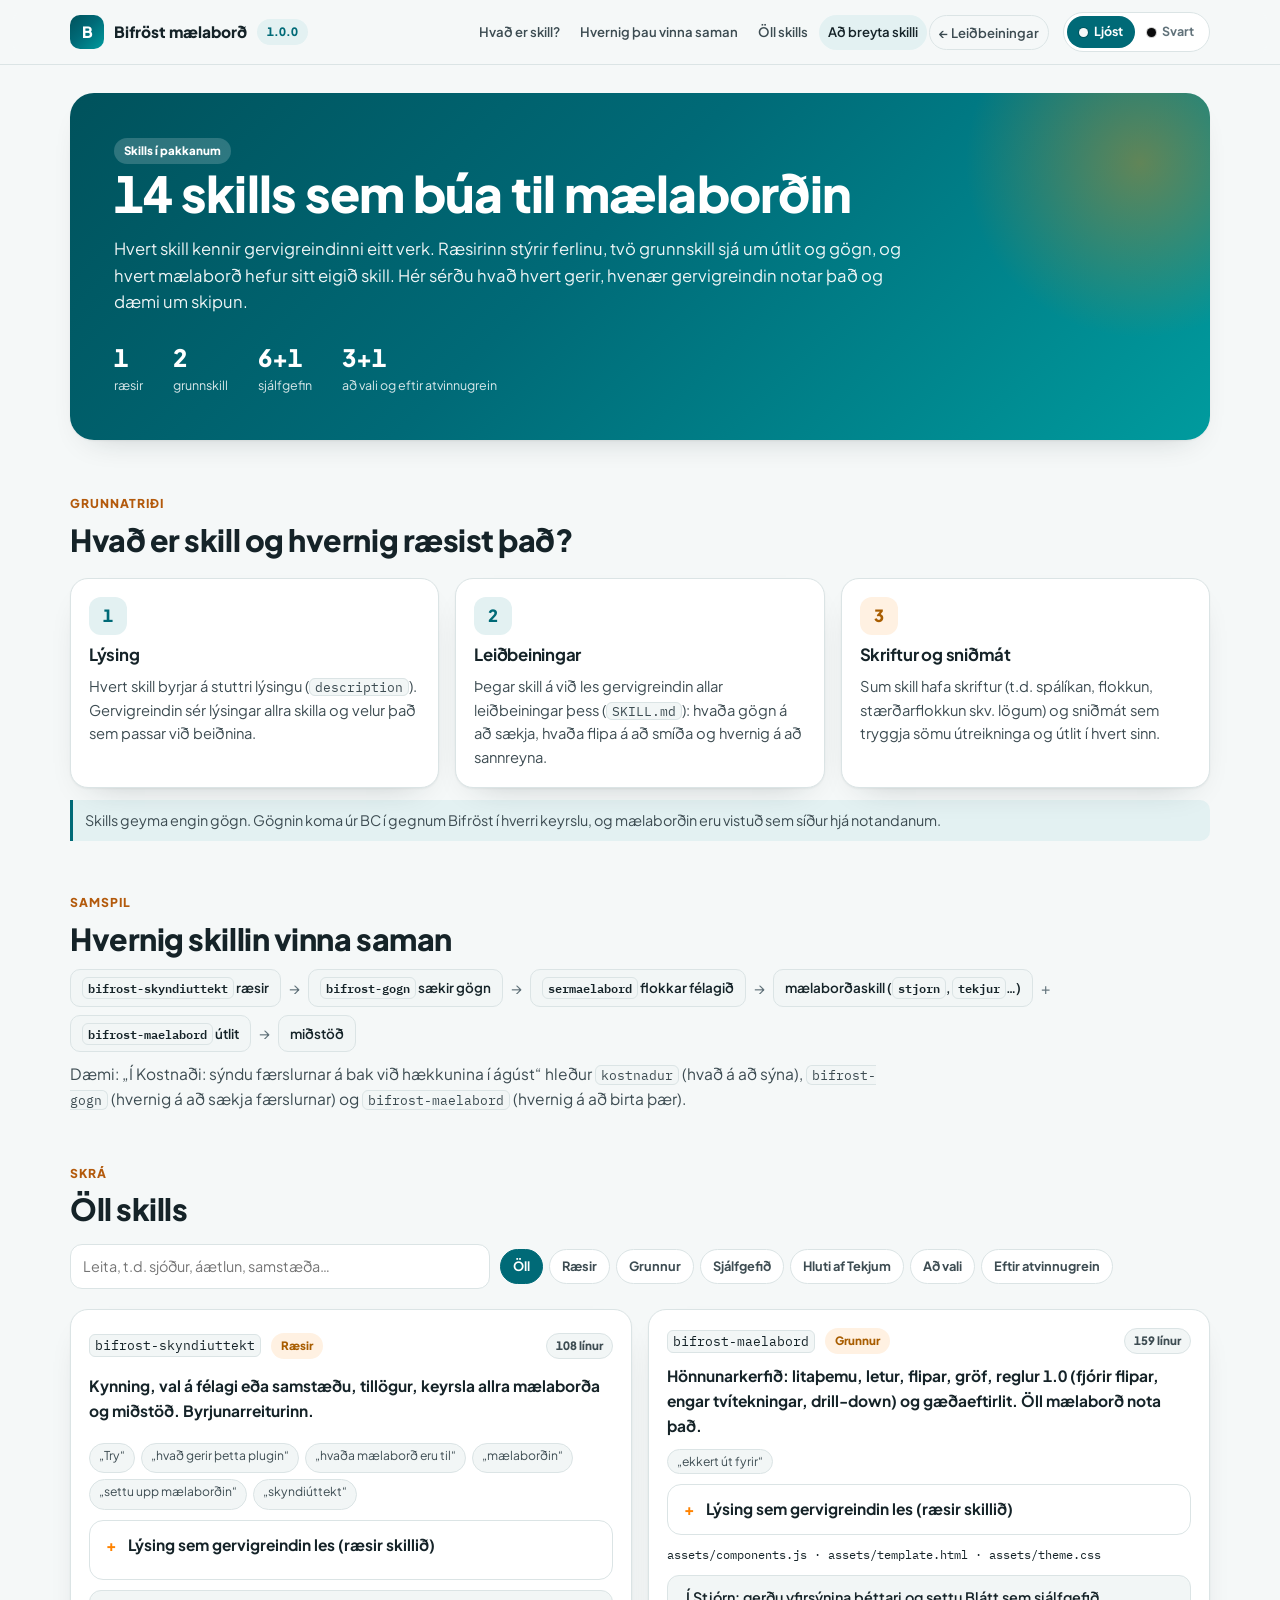
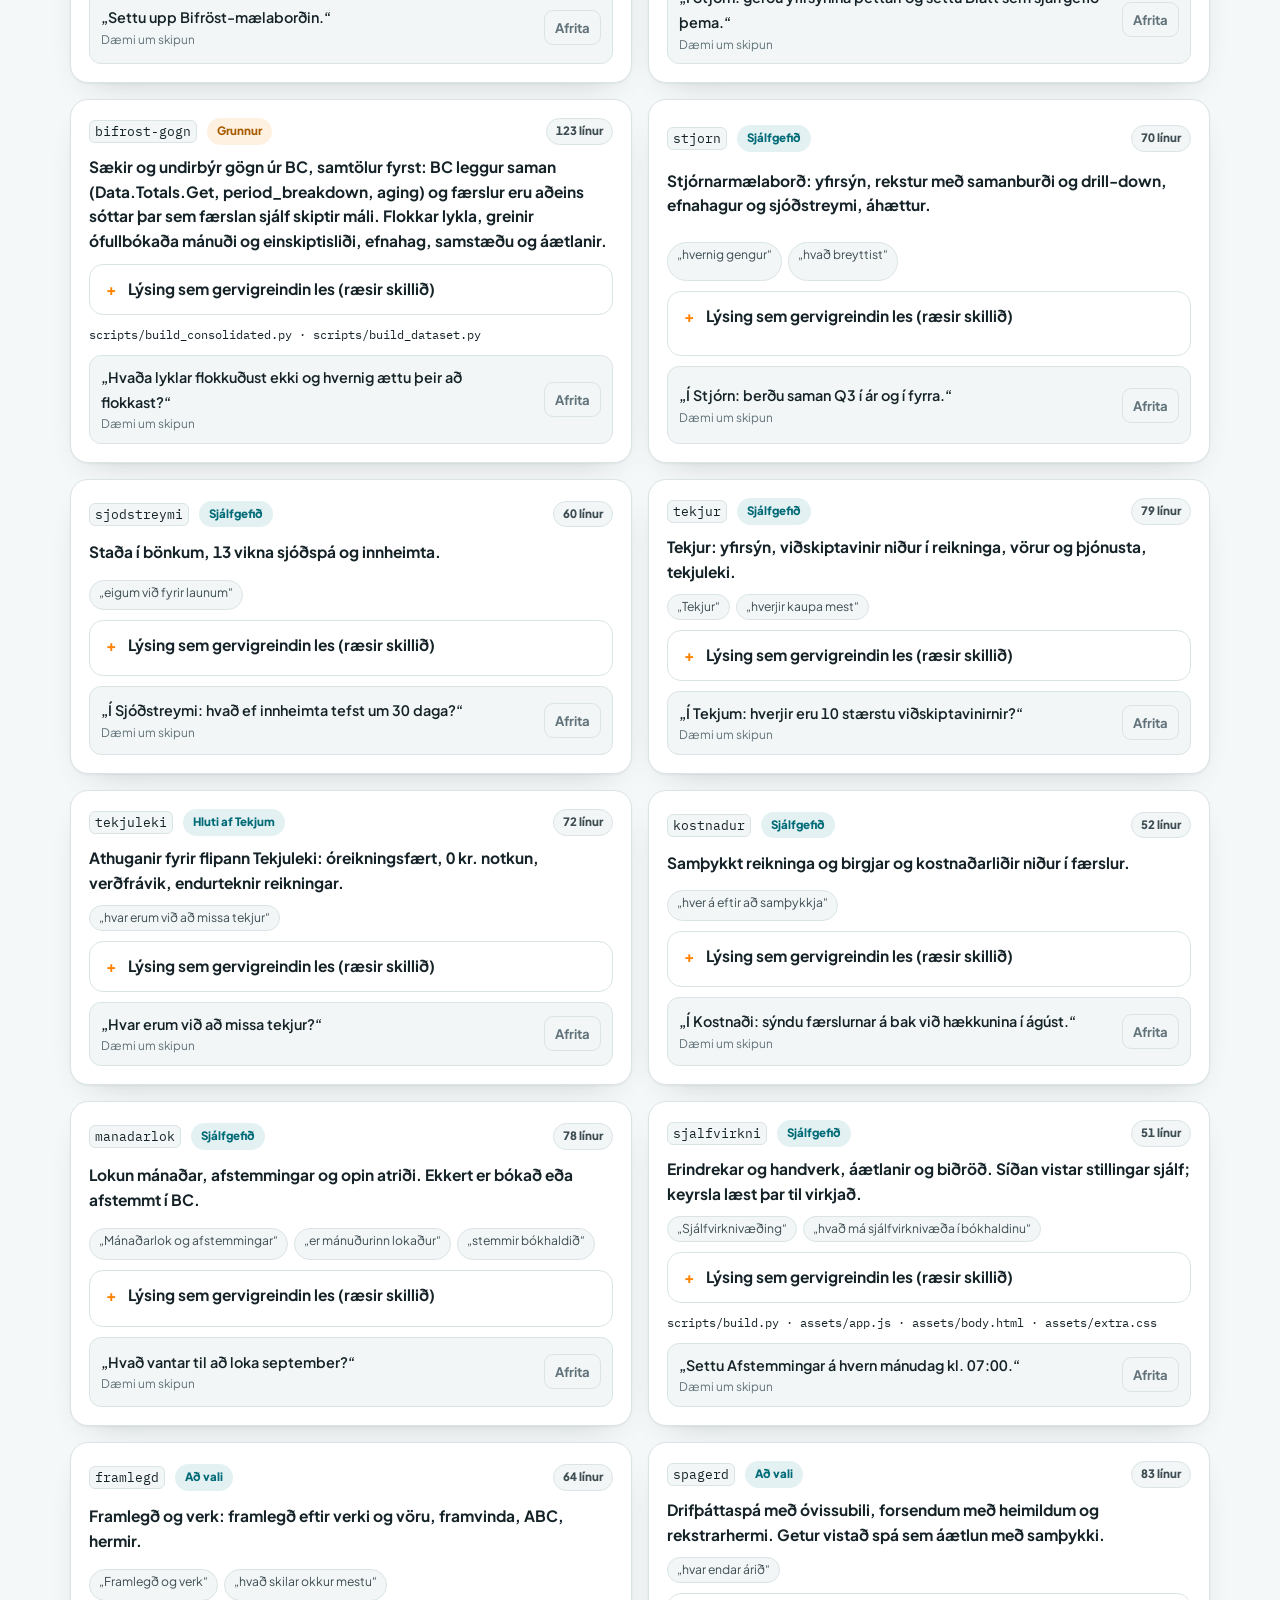
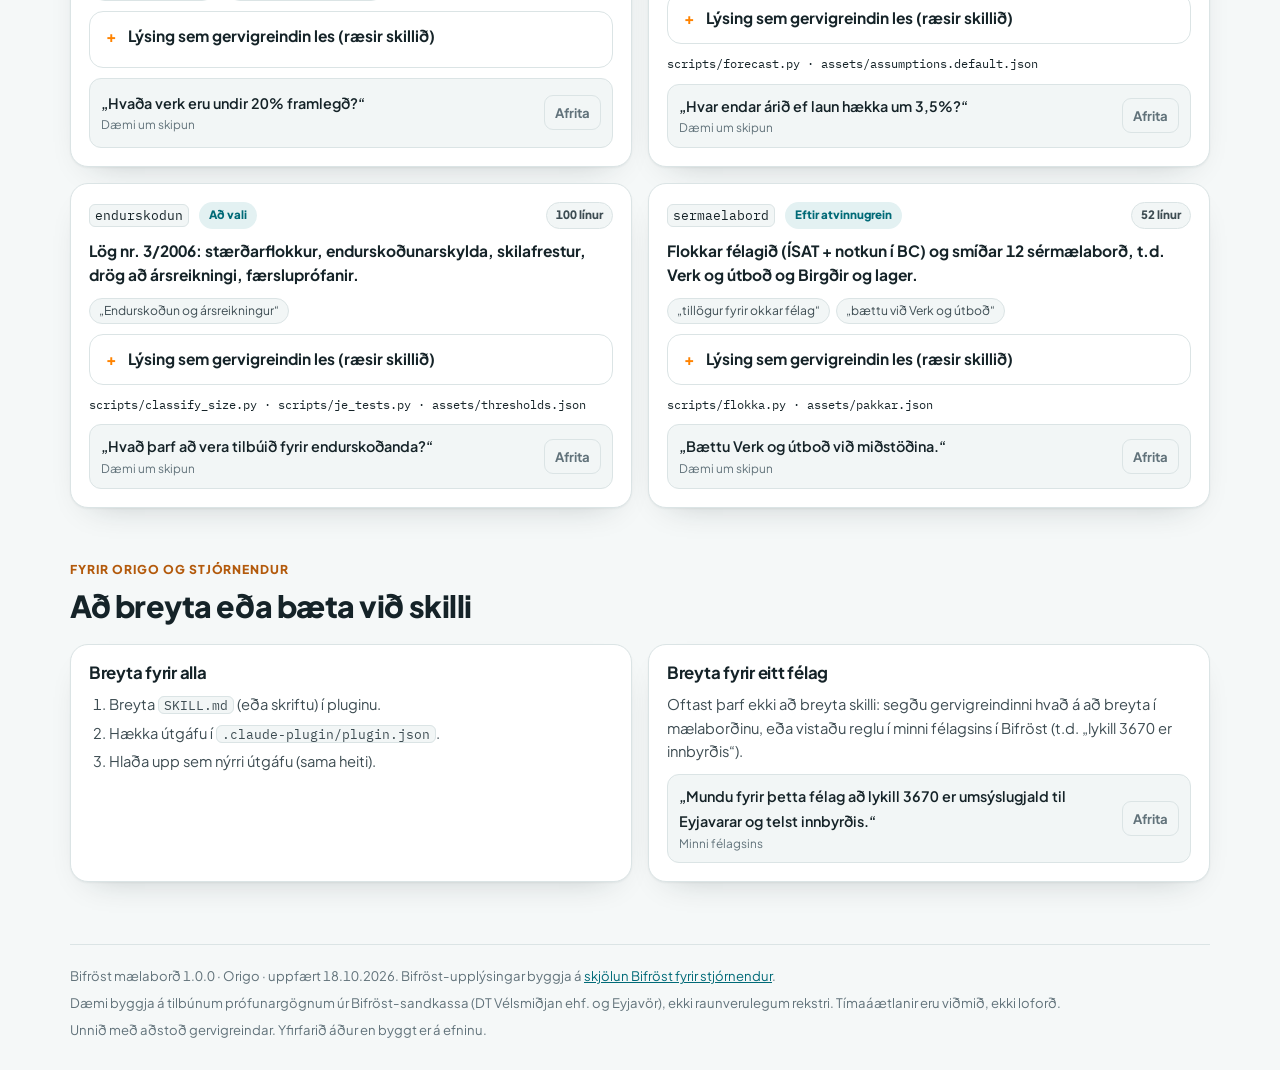
==== commit 760f3a06: "Bifröst mælaborð 1.0.0: samtölur fyrst og uppfærð grunnskill Co-Authored-By: Claude Opus 5.5 <norepl" ====
--- a/skills.html
+++ b/skills.html
@@ -318,8 +318,8 @@
 <details><summary>Lýsing sem gervigreindin les (ræsir skillið)</summary><p>Hönnunarkerfi og gæðareglur fyrir öll Bifröst-mælaborð úr Business Central: grunnpalletta, letur, ljóst og dökkt útlit, flipar, gröf, stikur, leiðarstika aftur á miðstöð og „ekkert út fyrir“. Notaðu ALLTAF þegar búið er til eða breytt mælaborði, skýrslu, hermi eða myndrænni framsetningu á BC-gögnum sem artifact, hvort sem það er stjórn, tekjuleki, sjóðstreymi, kostnaður, framlegð og verk, mánaðarlok, spágerð, endurskoðun, sjálfvirknivæðing eða miðstöð. Önnur skill í þessu plugini vísa hingað.</p></details>
 <p class="mono" style="font-size:.78rem;border:0;background:none;padding:0">assets/components.js · assets/template.html · assets/theme.css</p>
 <div class="pq"><div><q>Í Stjórn: gerðu yfirsýnina þéttari og settu Blátt sem sjálfgefið þema.</q><small>Dæmi um skipun</small></div><button class="btn sm ln" type="button" data-copy="Í Stjórn: gerðu yfirsýnina þéttari og settu Blátt sem sjálfgefið þema.">Afrita</button></div></article><article class="sk" data-c="Grunnur" data-q="bifrost-gogn sækir og undirbýr gögn úr bc: flokkar lykla, greinir ófullbókaða mánuði og einskiptisliði, efnahag, samstæðu og áætlanir. skilar dataset.json. sækir og undirbýr gögn úr business central í gegnum bifröst fyrir mælaborð — flokkar bókhaldslykla, greinir tímabil, ófullbókaða mánuði, einskiptisliði og hvaða starfsemi félagið notar (vörur, verk, þjónusta, bankar) og skilar dataset.json. notaðu á undan hverju bifröst-mælaborði, eða þegar beðið er um rekstrartölur, mánaðaryfirlit eða samanburð við fyrra ár úr bc."><div class="h"><code>bifrost-gogn</code><span class="pill o">Grunnur</span><span class="pill" style="margin-left:auto">123 línur</span></div>
-<p><b>Sækir og undirbýr gögn úr BC: flokkar lykla, greinir ófullbókaða mánuði og einskiptisliði, efnahag, samstæðu og áætlanir. Skilar dataset.json.</b></p>
-<details><summary>Lýsing sem gervigreindin les (ræsir skillið)</summary><p>Sækir og undirbýr gögn úr Business Central í gegnum Bifröst fyrir mælaborð — flokkar bókhaldslykla, greinir tímabil, ófullbókaða mánuði, einskiptisliði og hvaða starfsemi félagið notar (vörur, verk, þjónusta, bankar) og skilar dataset.json. Notaðu á undan hverju Bifröst-mælaborði, eða þegar beðið er um rekstrartölur, mánaðaryfirlit eða samanburð við fyrra ár úr BC.</p></details>
+<p><b>Sækir og undirbýr gögn úr BC, samtölur fyrst: BC leggur saman (Data.Totals.Get, period_breakdown, aging) og færslur eru aðeins sóttar þar sem færslan sjálf skiptir máli. Flokkar lykla, greinir ófullbókaða mánuði og einskiptisliði, efnahag, samstæðu og áætlanir.</b></p>
+<details><summary>Lýsing sem gervigreindin les (ræsir skillið)</summary><p>Sækir og undirbýr gögn úr Business Central í gegnum Bifröst fyrir mælaborð — samtölur fyrst (Data.Totals.Get, period_breakdown, aging), færslur aðeins þar sem þarf; flokkar bókhaldslykla, greinir tímabil, ófullbókaða mánuði, einskiptisliði og hvaða starfsemi félagið notar (vörur, verk, þjónusta, bankar) og skilar dataset.json. Notaðu á undan hverju Bifröst-mælaborði, eða þegar beðið er um rekstrartölur, mánaðaryfirlit eða samanburð við fyrra ár úr BC.</p></details>
 <p class="mono" style="font-size:.78rem;border:0;background:none;padding:0">scripts/build_consolidated.py · scripts/build_dataset.py</p>
 <div class="pq"><div><q>Hvaða lyklar flokkuðust ekki og hvernig ættu þeir að flokkast?</q><small>Dæmi um skipun</small></div><button class="btn sm ln" type="button" data-copy="Hvaða lyklar flokkuðust ekki og hvernig ættu þeir að flokkast?">Afrita</button></div></article><article class="sk" data-c="Sjálfgefið" data-q="stjorn stjórnarmælaborð: yfirsýn, rekstur með samanburði og drill-down, efnahagur og sjóðstreymi, áhættur. stjórnarmælaborð úr business central (4 flipar) — yfirsýn með innsýn á stjórnarmáli, rekstur með tímabilsvali, samanburði við fyrra tímabil, fyrra ár, fjárhagsáætlun eða spá, rekstrarreikningi með drill-down á lykla og ebitda-brú, efnahagur og sjóðstreymi sem töflur með lykilmælikvörðum, og áhættur. notaðu þegar beðið er um stjórnarmælaborð, stjórnaryfirlit, „hvernig gengur“, samanburð tímabila, „hvað breyttist“, raun vs áætlun eða spá, fjárhagsáætlun, efnahag og sjóðstreymi, mánaðar- eða ársfjórðungsyfirlit, eða yfirlit fyrir eigendur."><div class="h"><code>stjorn</code><span class="pill t">Sjálfgefið</span><span class="pill" style="margin-left:auto">70 línur</span></div>
 <p><b>Stjórnarmælaborð: yfirsýn, rekstur með samanburði og drill-down, efnahagur og sjóðstreymi, áhættur.</b></p><div class="trig"><span>„hvernig gengur“</span><span>„hvað breyttist“</span></div>
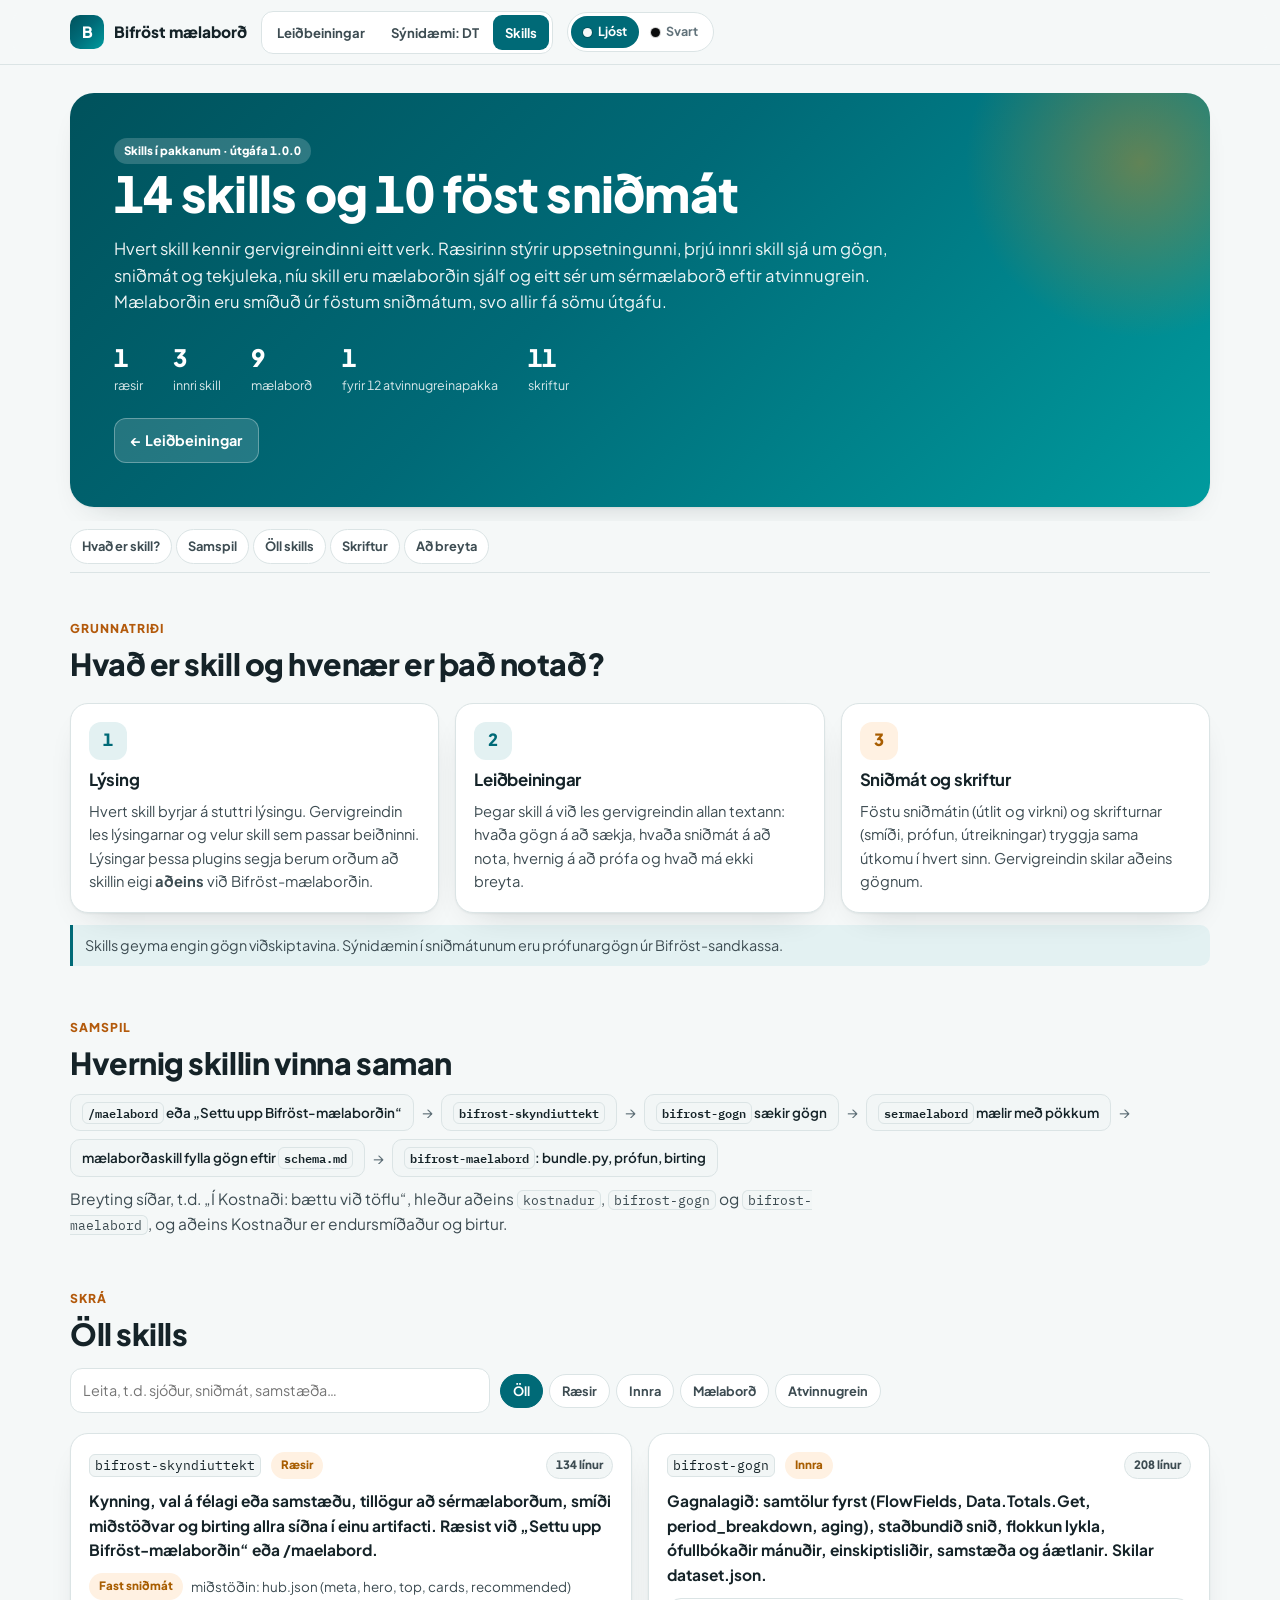
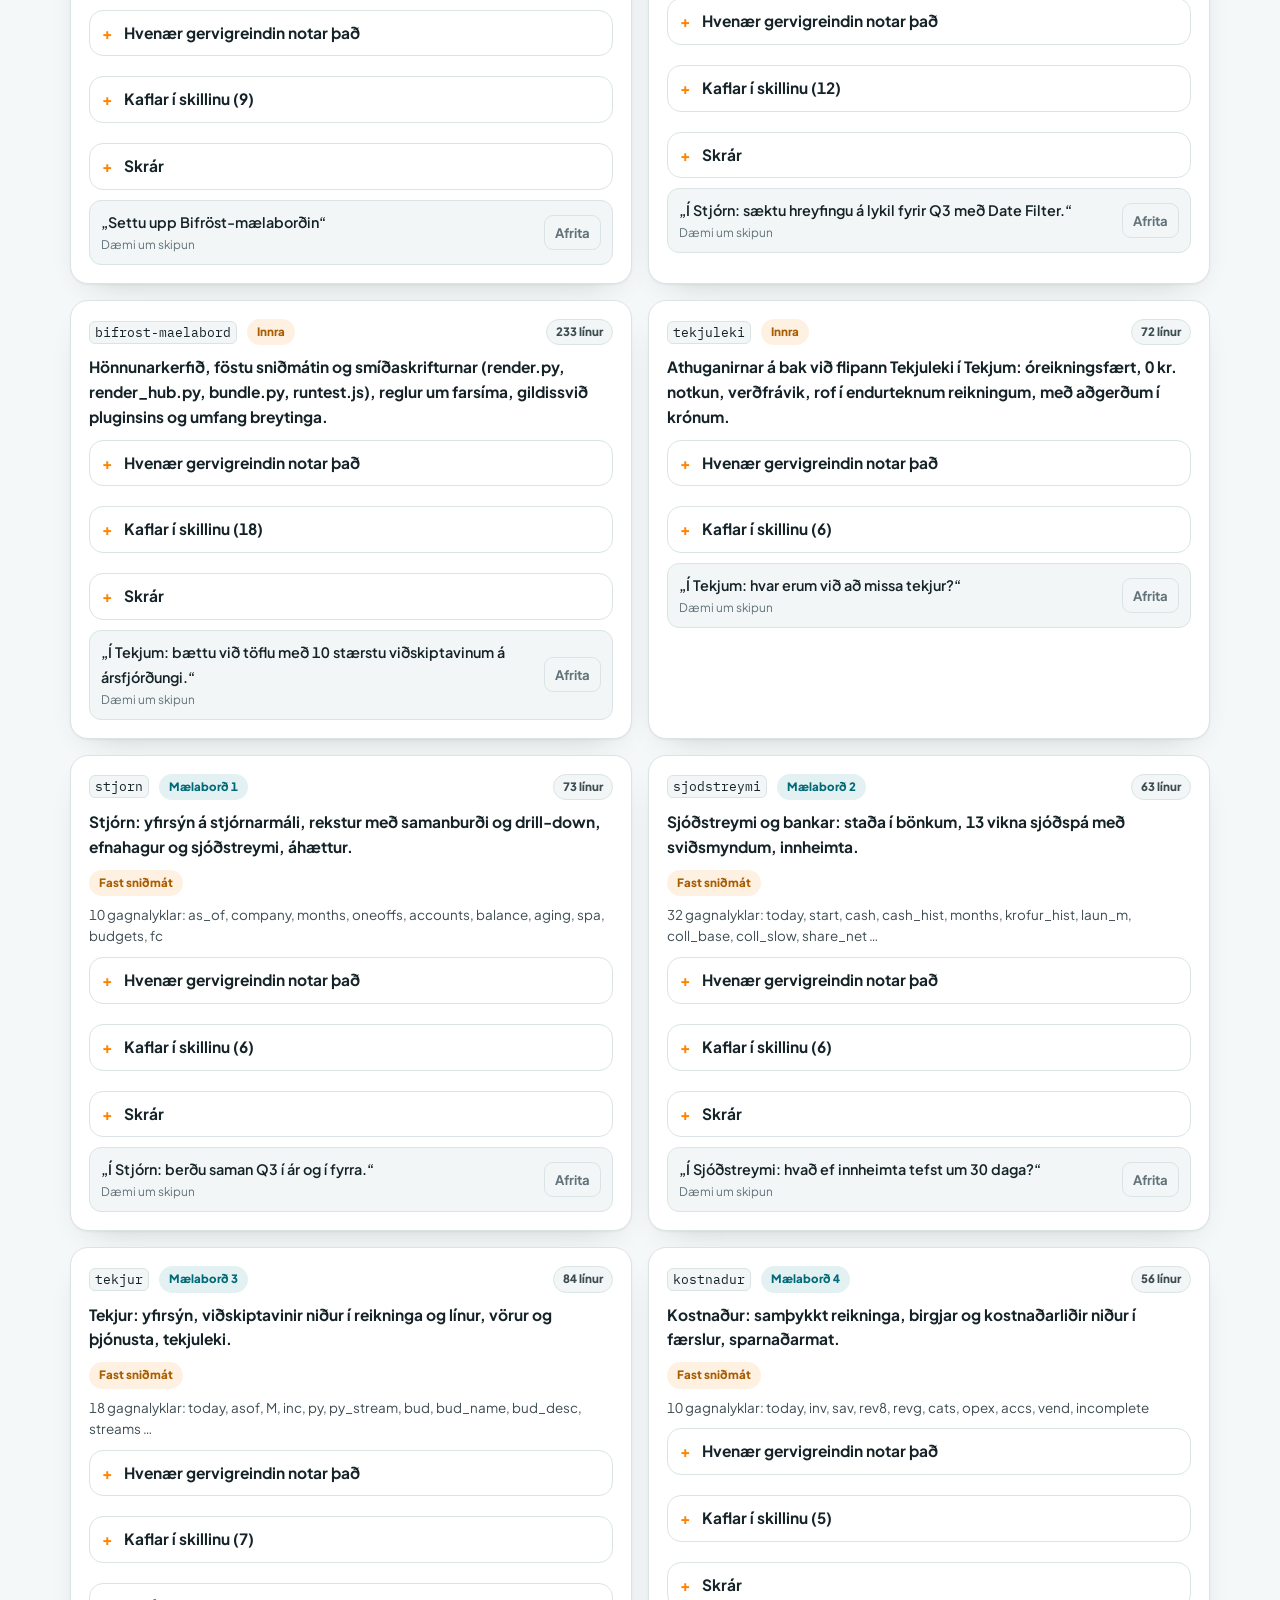
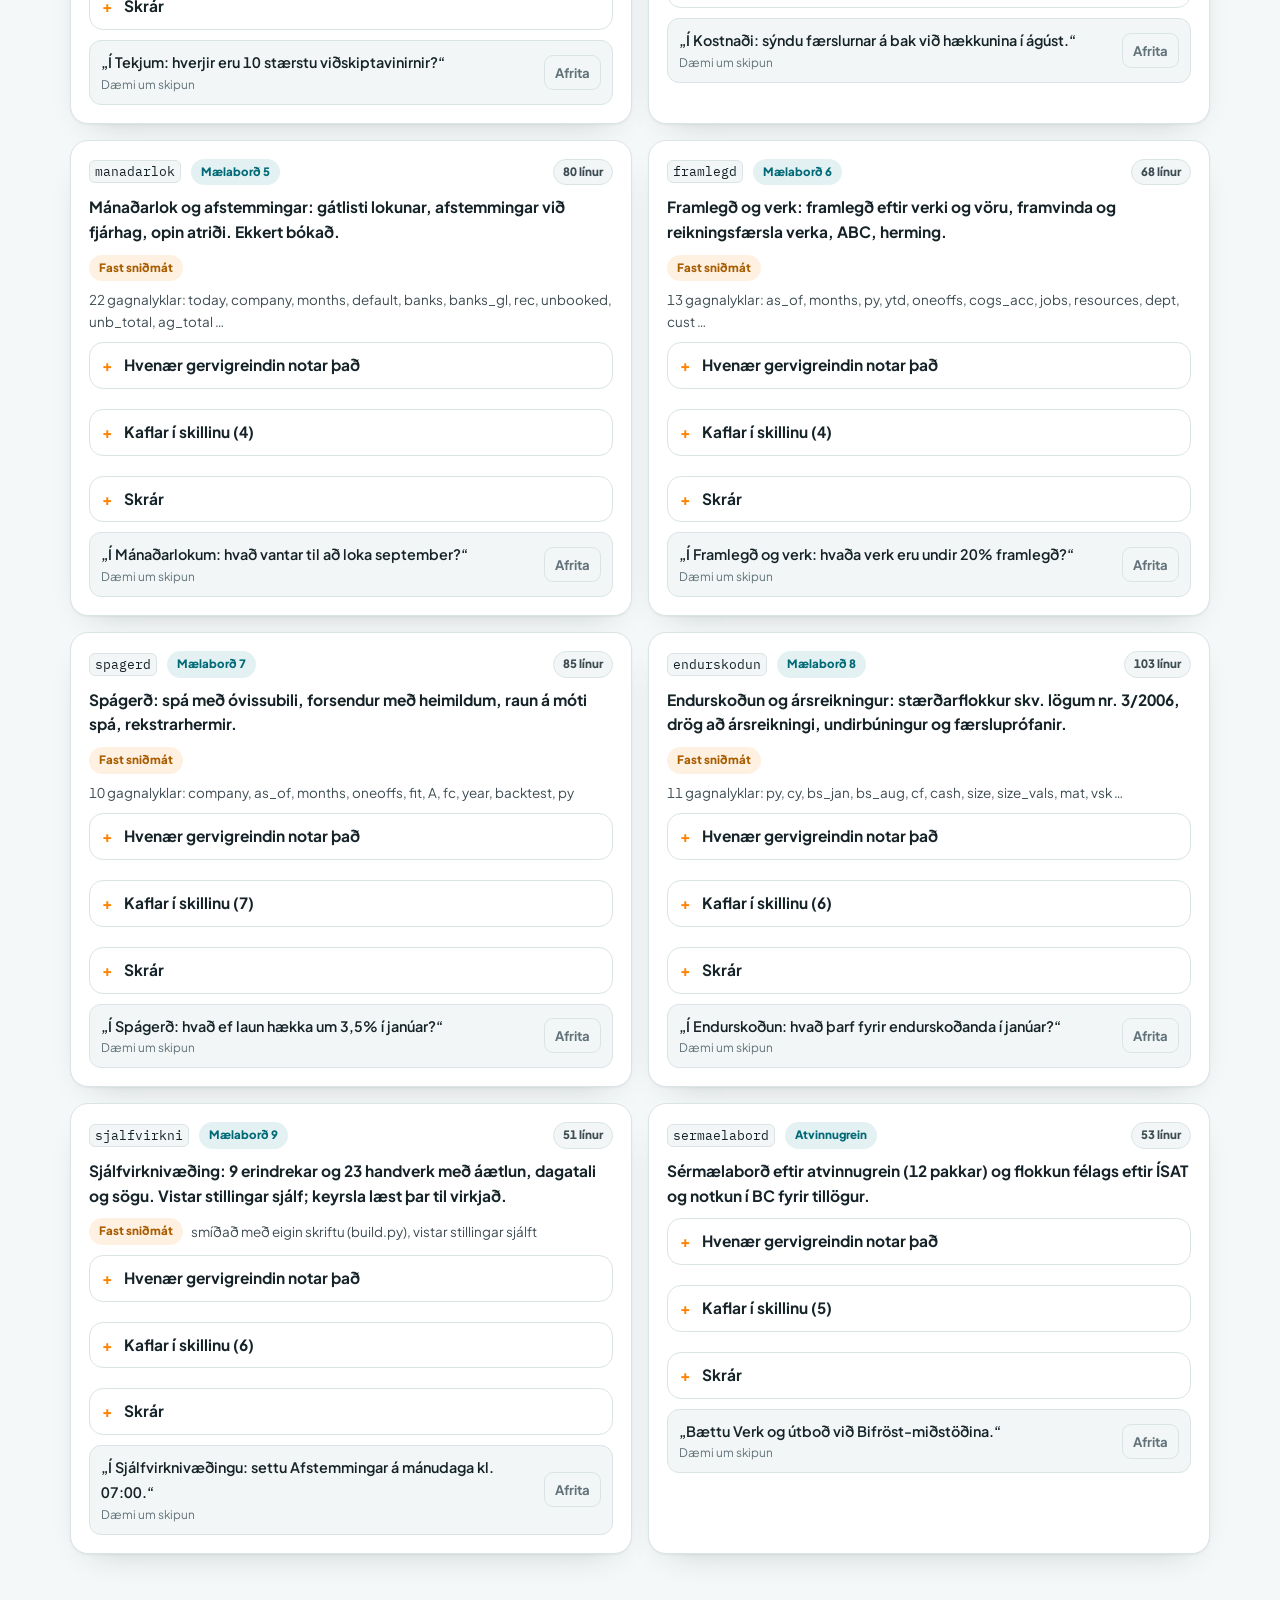
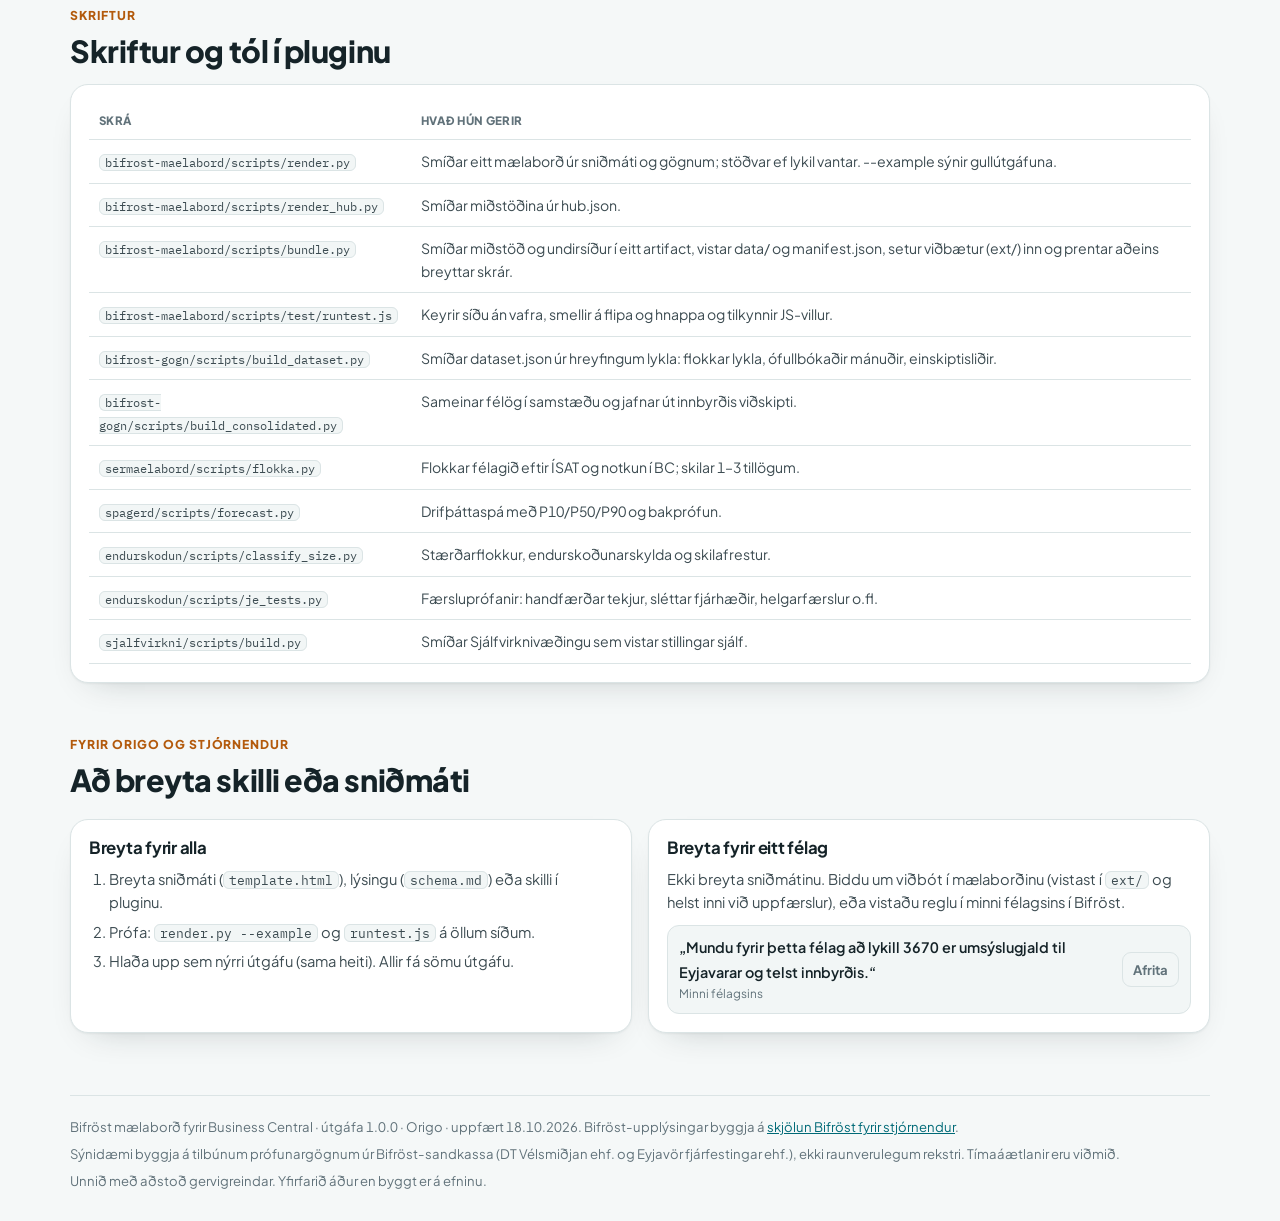
==== commit 3fc415fe: "Bifröst mælaborð 1.0.0: föst sniðmát, umfang breytinga, gildissvið, nýjar leiðbeiningar Co-Authored-" ====
--- a/skills.html
+++ b/skills.html
@@ -2,12 +2,12 @@
 <html lang="is">
 <head>
 <meta charset="utf-8">
-<meta name="viewport" content="width=device-width,initial-scale=1">
+<meta name="viewport" content="width=device-width,initial-scale=1,viewport-fit=cover">
 <title>Bifröst mælaborð · skills</title>
-<meta name="description" content="Skillin 14 í Bifröst mælaborð 1.0: hvað hvert gerir, hvenær gervigreindin notar það og dæmi um skipun.">
+<meta name="description" content="Skillin 14 og föstu sniðmátin í Bifröst mælaborðum 1.0: hlutverk, hvenær þau eru notuð, kaflar, skrár og dæmi um skipanir.">
 <script>(function(){var t="light";try{t=localStorage.getItem("bf-guide-theme2")||"light"}catch(e){}document.documentElement.setAttribute("data-g",t)})()</script>
 <link rel="preconnect" href="https://fonts.googleapis.com">
-<link rel="stylesheet" href="https://fonts.googleapis.com/css2?family=Plus+Jakarta+Sans:wght@400;500;600;700;800&family=IBM+Plex+Mono:wght@400;500;600&subset=latin,latin-ext&display=swap">
+<link rel="stylesheet" href="https://fonts.googleapis.com/css2?family=Plus+Jakarta+Sans:wght@400;500;600;700;800&family=IBM+Plex+Sans:wght@400;600;700&family=IBM+Plex+Mono:wght@400;500;600&subset=latin,latin-ext&display=swap">
 <style>
 :root{
   --o-teal:#006A77;--o-teal2:#009B9E;--o-orange:#FF8300;--o-copper:#B35A0C;--o-slate:#6B7680;--o-dark:#303A47;
@@ -189,6 +189,47 @@
 .mleg{display:flex;flex-wrap:wrap;gap:3px 10px;font-size:.58rem;color:#6e6e70}.mleg i{display:inline-block;width:10px;height:3px;margin-right:4px;vertical-align:2px}
 @media (max-width:420px){.mk-k{grid-template-columns:repeat(2,minmax(0,1fr))}.mhb div{grid-template-columns:minmax(0,5.5rem) minmax(0,1fr) auto}}
 
+
+.cmpq{display:grid;grid-template-columns:repeat(2,minmax(0,1fr));gap:14px;margin-top:18px}
+.cmpq>div{background:var(--panel);border:1px solid var(--line);border-radius:16px;padding:16px;display:grid;gap:6px}
+.cmpq .bad{box-shadow:inset 4px 0 0 var(--bad)}.cmpq .good{box-shadow:inset 4px 0 0 var(--ok)}
+.cmpq h4{margin:0}.cmpq .bad h4{color:var(--bad)}.cmpq .good h4{color:var(--ok)}
+.cmpq p{color:var(--ink2);font-size:.9rem}.cmpq small{color:var(--muted);font-size:.78rem}
+.cmpq .bar{height:10px;border-radius:9px;background:var(--panel2);overflow:hidden}.cmpq .bar span{display:block;height:100%;border-radius:9px}
+.cmpq .bad .bar span{background:var(--bad)}.cmpq .good .bar span{background:var(--ok)}
+@media (max-width:640px){.cmpq{grid-template-columns:minmax(0,1fr)}}
+.dtree{display:grid;gap:8px;margin-top:14px}
+.dtree>div{display:grid;grid-template-columns:minmax(0,1fr) auto minmax(0,1.2fr);gap:10px;align-items:center}
+.dtree .q,.dtree .a{background:var(--panel);border:1px solid var(--line);border-radius:12px;padding:10px 12px;display:grid;gap:2px;font-weight:700;font-size:.9rem}
+.dtree .a{border-left:4px solid var(--brand2)}
+.dtree small{font-weight:500;color:var(--muted);font-size:.8rem}.dtree i{font-style:normal;color:var(--muted)}
+@media (max-width:640px){.dtree>div{grid-template-columns:minmax(0,1fr)}.dtree i{display:none}.dtree .a{margin-left:14px}}
+.tips{display:grid;grid-template-columns:repeat(auto-fill,minmax(min(100%,260px),1fr));gap:12px;margin-top:14px}
+.tips>div{background:var(--panel);border:1px solid var(--line);border-radius:14px;padding:14px;display:grid;gap:4px;align-content:start}
+.tips b{font-size:.94rem}.tips p{color:var(--ink2);font-size:.86rem}
+
+.first{display:grid;grid-template-columns:auto minmax(0,1fr);gap:16px;align-items:start;margin-top:18px;padding:18px 20px;border-radius:20px;border:2px solid var(--accent);background:linear-gradient(135deg,var(--soft-o),var(--panel) 70%);box-shadow:var(--shadow)}
+.first-n{width:44px;height:44px;border-radius:50%;background:var(--accent);color:var(--acc-ink);display:grid;place-items:center;font-weight:800;font-size:1.2rem}
+.first>div{display:grid;gap:8px;min-width:0}.first-k{font-size:.74rem;font-weight:800;letter-spacing:.06em;text-transform:uppercase;color:var(--o-copper)}
+:root[data-g="black"] .first-k{color:var(--accent)}
+.first b{font-size:1.05rem}.first p{color:var(--ink2);font-size:.9rem}
+.first-cmd{display:flex;gap:10px;align-items:center;flex-wrap:wrap}.first-cmd code{font-size:1.05rem;padding:8px 12px;border-radius:10px;background:var(--panel);font-weight:700}
+.btn.or{background:var(--accent);color:var(--acc-ink)}
+.first.sm2{margin-top:14px}
+@media (max-width:560px){.first{grid-template-columns:minmax(0,1fr)}.first-n{width:36px;height:36px}}
+
+.pipe{display:grid;grid-template-columns:repeat(5,minmax(0,1fr));gap:10px;margin-top:18px;counter-reset:p}
+.pipe>div{position:relative;background:var(--panel);border:1px solid var(--line);border-radius:14px;padding:14px 12px;display:grid;gap:4px;align-content:start}
+.pipe>div span{width:28px;height:28px;border-radius:50%;background:var(--brand);color:#fff;display:grid;place-items:center;font-weight:800;font-size:.85rem}
+.pipe>div:not(:last-child)::after{content:"→";position:absolute;right:-12px;top:18px;color:var(--muted);font-weight:800}
+.pipe small{color:var(--ink2);font-size:.82rem}
+@media (max-width:900px){.pipe{grid-template-columns:minmax(0,1fr)}.pipe>div::after{display:none}}
+.files{display:grid;gap:6px}
+.files .f{display:grid;grid-template-columns:minmax(0,1.2fr) minmax(0,1fr) auto;gap:10px;align-items:center;padding:8px 10px;border-radius:10px;border:1px solid var(--line);background:var(--panel2);font-size:.86rem}
+.files .f code{background:none;border:0;padding:0}.files .f span{color:var(--muted)}
+.files .f em{font-style:normal;font-size:.76rem;font-weight:700;color:var(--muted)}
+.files .f.on{border-color:var(--accent);background:var(--soft-o)}.files .f.on em{color:var(--warn)}
+@media (max-width:560px){.files .f{grid-template-columns:minmax(0,1fr) auto}.files .f span{display:none}}
 html{scroll-padding-top:136px}
 .ptabs{display:inline-flex;background:var(--panel);border:1px solid var(--line);border-radius:12px;padding:3px;gap:2px}
 .ptabs button,.ptabs a{display:inline-flex;align-items:center;font:inherit;font-size:.82rem;font-weight:700;border:0;background:none;color:var(--ink2);padding:7px 12px;border-radius:9px;cursor:pointer;text-decoration:none;white-space:nowrap}
@@ -223,7 +264,7 @@
 .pk{background:var(--panel);border:1px solid var(--line);border-radius:16px;padding:14px;display:grid;gap:8px;align-content:start}
 .pk-h{display:flex;gap:10px;align-items:center}.pk-h div{display:grid}.pk-h small{font-size:.74rem;color:var(--muted)}
 .pk-i{width:36px;height:36px;border-radius:10px;background:var(--soft);color:var(--brand);display:grid;place-items:center;font-size:1.05rem;flex:none}
-.pk p{font-size:.84rem;color:var(--ink2)}.pk-g{font-size:.74rem;color:var(--muted)}
+.pk p{font-size:.84rem;color:var(--ink2)}.pk.rec{border:2px solid var(--accent);background:linear-gradient(180deg,var(--soft-o),var(--panel) 60%)}.pk-g{font-size:.74rem;color:var(--muted)}
 .chipsx{display:flex;flex-wrap:wrap;gap:4px}.chipsx span{font-size:.72rem;background:var(--soft-o);color:var(--ink2);border-radius:999px;padding:2px 8px}
 .ac{align-items:center}
 .phone{justify-self:center;width:250px;border-radius:34px;background:#1c1b18;padding:10px;box-shadow:var(--shadow)}
@@ -284,97 +325,135 @@
   .ptabs{order:3;width:100%;display:grid;grid-template-columns:repeat(3,1fr)}.ptabs button,.ptabs a{justify-content:center;padding:7px 6px;min-height:40px}
   html{scroll-padding-top:170px}
 }
+
+.sk{background:var(--panel);border:1px solid var(--line);border-radius:18px;box-shadow:var(--shadow);padding:18px;display:grid;gap:10px;min-width:0;align-content:start}
+.sk .h{display:flex;gap:10px;align-items:center;flex-wrap:wrap}.sk details{padding:10px 12px}
+.tplb{display:flex;gap:8px;align-items:center;flex-wrap:wrap;font-size:.84rem;color:var(--ink2)}
+.fg{display:grid;grid-template-columns:5.5rem minmax(0,1fr);gap:8px;font-size:.84rem;margin-top:6px}.fg span{font-family:var(--mono);font-size:.78rem;color:var(--ink2)}
+ul.hl2{margin:8px 0 0;padding-left:18px;display:grid;gap:3px;font-size:.86rem;color:var(--ink2)}
 </style>
 </head>
 <body>
 <header class="top"><div class="wrap">
-  <a class="logo" href="index.html"><span class="mark">B</span>Bifröst mælaborð <span class="pill t">1.0.0</span></a>
-  <nav class="nav" aria-label="Kaflar"><a href="#hvad">Hvað er skill?</a><a href="#flaedi">Hvernig þau vinna saman</a><a href="#oll">Öll skills</a><a href="#breyta">Að breyta skilli</a><a href="index.html" class=ext>← Leiðbeiningar</a></nav>
-  <div class="tg" role="group" aria-label="Litaþema"><button type="button" data-t="light"><i style="background:#f5f8f8"></i>Ljóst</button><button type="button" data-t="black"><i style="background:#0a0b0c"></i>Svart</button></div>
+  <a class="logo" href="index.html"><span class="mark">B</span><span>Bifröst mælaborð</span></a>
+  <div class="ptabs" role="tablist" aria-label="Síður"><a href="index.html">Leiðbeiningar</a><a href="index.html#dt">Sýnidæmi: DT</a><button role="tab" type="button" aria-selected="true">Skills</button></div>
+  <div class="tg" role="group" aria-label="Litaþema"><button type="button" data-t="light" aria-label="Ljóst þema"><i style="background:#f5f8f8"></i>Ljóst</button><button type="button" data-t="black" aria-label="Svart þema"><i style="background:#0a0b0c"></i>Svart</button></div>
 </div></header>
-<main class="wrap" id="upphaf">
-
-  <section class="hero"><span class="pill o">Skills í pakkanum</span><h1>14 skills sem búa til mælaborðin</h1>
-    <p>Hvert skill kennir gervigreindinni eitt verk. Ræsirinn stýrir ferlinu, tvö grunnskill sjá um útlit og gögn, og hvert mælaborð hefur sitt eigið skill. Hér sérðu hvað hvert gerir, hvenær gervigreindin notar það og dæmi um skipun.</p>
-    <div class="row"><div><b>1</b><span>ræsir</span></div><div><b>2</b><span>grunnskill</span></div><div><b>6+1</b><span>sjálfgefin</span></div><div><b>3+1</b><span>að vali og eftir atvinnugrein</span></div></div></section>
-  <section class="s" id="hvad"><div class="kick">Grunnatriði</div><h2>Hvað er skill og hvernig ræsist það?</h2>
+<main class="wrap">
+
+  <section class="hero" id="upphaf"><span class="pill o">Skills í pakkanum · útgáfa 1.0.0</span><h1>14 skills og 10 föst sniðmát</h1>
+    <p>Hvert skill kennir gervigreindinni eitt verk. Ræsirinn stýrir uppsetningunni, þrjú innri skill sjá um gögn, sniðmát og tekjuleka, níu skill eru mælaborðin sjálf og eitt sér um sérmælaborð eftir atvinnugrein. Mælaborðin eru smíðuð úr föstum sniðmátum, svo allir fá sömu útgáfu.</p>
+    <div class="row"><div><b>1</b><span>ræsir</span></div><div><b>3</b><span>innri skill</span></div><div><b>9</b><span>mælaborð</span></div><div><b>1</b><span>fyrir 12 atvinnugreinapakka</span></div><div><b>11</b><span>skriftur</span></div></div>
+    <div class="cta"><a class="btn gh" href="index.html">← Leiðbeiningar</a></div></section>
+  <nav class="subnav" aria-label="Kaflar"><a href="#hvad">Hvað er skill?</a><a href="#samspil">Samspil</a><a href="#oll">Öll skills</a><a href="#tol">Skriftur</a><a href="#breyta">Að breyta</a></nav>
+  <section class="s" id="hvad"><div class="kick">Grunnatriði</div><h2>Hvað er skill og hvenær er það notað?</h2>
     <div class="grid g3">
-      <div class="card"><div class="ico">1</div><h3>Lýsing</h3><p>Hvert skill byrjar á stuttri lýsingu (<code>description</code>). Gervigreindin sér lýsingar allra skilla og velur það sem passar við beiðnina.</p></div>
-      <div class="card"><div class="ico">2</div><h3>Leiðbeiningar</h3><p>Þegar skill á við les gervigreindin allar leiðbeiningar þess (<code>SKILL.md</code>): hvaða gögn á að sækja, hvaða flipa á að smíða og hvernig á að sannreyna.</p></div>
-      <div class="card"><div class="ico or">3</div><h3>Skriftur og sniðmát</h3><p>Sum skill hafa skriftur (t.d. spálíkan, flokkun, stærðarflokkun skv. lögum) og sniðmát sem tryggja sömu útreikninga og útlit í hvert sinn.</p></div>
+      <div class="card"><div class="ico">1</div><h3>Lýsing</h3><p>Hvert skill byrjar á stuttri lýsingu. Gervigreindin les lýsingarnar og velur skill sem passar beiðninni. Lýsingar þessa plugins segja berum orðum að skillin eigi <b>aðeins</b> við Bifröst-mælaborðin.</p></div>
+      <div class="card"><div class="ico">2</div><h3>Leiðbeiningar</h3><p>Þegar skill á við les gervigreindin allan textann: hvaða gögn á að sækja, hvaða sniðmát á að nota, hvernig á að prófa og hvað má ekki breyta.</p></div>
+      <div class="card"><div class="ico or">3</div><h3>Sniðmát og skriftur</h3><p>Föstu sniðmátin (útlit og virkni) og skrifturnar (smíði, prófun, útreikningar) tryggja sama útkomu í hvert sinn. Gervigreindin skilar aðeins gögnum.</p></div>
     </div>
-    <div class="tip">Skills geyma engin gögn. Gögnin koma úr BC í gegnum Bifröst í hverri keyrslu, og mælaborðin eru vistuð sem síður hjá notandanum.</div></section>
-  <section class="s" id="flaedi"><div class="kick">Samspil</div><h2>Hvernig skillin vinna saman</h2>
-    <div class="flow"><span><code>bifrost-skyndiuttekt</code> ræsir</span><i>→</i><span><code>bifrost-gogn</code> sækir gögn</span><i>→</i><span><code>sermaelabord</code> flokkar félagið</span><i>→</i><span>mælaborðaskill (<code>stjorn</code>, <code>tekjur</code>…)</span><i>+</i><span><code>bifrost-maelabord</code> útlit</span><i>→</i><span>miðstöð</span></div>
-    <p class="lead">Dæmi: „Í Kostnaði: sýndu færslurnar á bak við hækkunina í ágúst“ hleður <code>kostnadur</code> (hvað á að sýna), <code>bifrost-gogn</code> (hvernig á að sækja færslurnar) og <code>bifrost-maelabord</code> (hvernig á að birta þær).</p></section>
+    <div class="tip">Skills geyma engin gögn viðskiptavina. Sýnidæmin í sniðmátunum eru prófunargögn úr Bifröst-sandkassa.</div></section>
+  <section class="s" id="samspil"><div class="kick">Samspil</div><h2>Hvernig skillin vinna saman</h2>
+    <div class="flow"><span><code>/maelabord</code> eða „Settu upp Bifröst-mælaborðin“</span><i>→</i><span><code>bifrost-skyndiuttekt</code></span><i>→</i><span><code>bifrost-gogn</code> sækir gögn</span><i>→</i><span><code>sermaelabord</code> mælir með pökkum</span><i>→</i><span>mælaborðaskill fylla gögn eftir <code>schema.md</code></span><i>→</i><span><code>bifrost-maelabord</code>: bundle.py, prófun, birting</span></div>
+    <p class="lead">Breyting síðar, t.d. „Í Kostnaði: bættu við töflu“, hleður aðeins <code>kostnadur</code>, <code>bifrost-gogn</code> og <code>bifrost-maelabord</code>, og aðeins Kostnaður er endursmíðaður og birtur.</p></section>
   <section class="s" id="oll"><div class="kick">Skrá</div><h2>Öll skills</h2>
-    <div style="display:flex;flex-wrap:wrap;gap:10px;align-items:center;margin-top:16px"><input class="srch" id="q" type="search" placeholder="Leita, t.d. sjóður, áætlun, samstæða…" aria-label="Leita í skills"><div class="chips" id="chips"><button type="button" data-c="" aria-pressed="true">Öll</button><button type="button" data-c="Ræsir" aria-pressed="false">Ræsir</button><button type="button" data-c="Grunnur" aria-pressed="false">Grunnur</button><button type="button" data-c="Sjálfgefið" aria-pressed="false">Sjálfgefið</button><button type="button" data-c="Hluti af Tekjum" aria-pressed="false">Hluti af Tekjum</button><button type="button" data-c="Að vali" aria-pressed="false">Að vali</button><button type="button" data-c="Eftir atvinnugrein" aria-pressed="false">Eftir atvinnugrein</button></div></div>
-    <div class="grid g2" id="cards"><article class="sk" data-c="Ræsir" data-q="bifrost-skyndiuttekt kynning, val á félagi eða samstæðu, tillögur, keyrsla allra mælaborða og miðstöð. byrjunarreiturinn. ræsir bifröst-mælaborðapakkans — sýnir fyrst kynningu (sex sjálfgefin mælaborð, þrjú til viðbótar að vali, hve langan tíma það tekur og hvað á að velja í leyfisgluggum), spyr um eitt félag eða samstæðu, sækir gögnin einu sinni og býr til miðstöð og mælaborðin, með hnapp til að bæta fleirum við. notaðu þegar notandi er nýbúinn að bæta pluginu við, ýtir á „try“, spyr „hvað gerir þetta plugin“ eða „hvaða mælaborð eru til“, biður um „mælaborðin“, „settu upp mælaborðin“, „skyndiúttekt“, „keyrðu bifröst“, „hvernig stendur félagið“, „bættu við mælaborði“, onboarding eða heildaryfirsýn yfir rekstur úr bc."><div class="h"><code>bifrost-skyndiuttekt</code><span class="pill o">Ræsir</span><span class="pill" style="margin-left:auto">108 línur</span></div>
-<p><b>Kynning, val á félagi eða samstæðu, tillögur, keyrsla allra mælaborða og miðstöð. Byrjunarreiturinn.</b></p><div class="trig"><span>„Try“</span><span>„hvað gerir þetta plugin“</span><span>„hvaða mælaborð eru til“</span><span>„mælaborðin“</span><span>„settu upp mælaborðin“</span><span>„skyndiúttekt“</span></div>
-<details><summary>Lýsing sem gervigreindin les (ræsir skillið)</summary><p>Ræsir Bifröst-mælaborðapakkans — sýnir fyrst kynningu (sex sjálfgefin mælaborð, þrjú til viðbótar að vali, hve langan tíma það tekur og hvað á að velja í leyfisgluggum), spyr um eitt félag eða samstæðu, sækir gögnin einu sinni og býr til miðstöð og mælaborðin, með hnapp til að bæta fleirum við. Notaðu þegar notandi er nýbúinn að bæta pluginu við, ýtir á „Try“, spyr „hvað gerir þetta plugin“ eða „hvaða mælaborð eru til“, biður um „mælaborðin“, „settu upp mælaborðin“, „skyndiúttekt“, „keyrðu Bifröst“, „hvernig stendur félagið“, „bættu við mælaborði“, onboarding eða heildaryfirsýn yfir rekstur úr BC.</p></details>
-
-<div class="pq"><div><q>Settu upp Bifröst-mælaborðin.</q><small>Dæmi um skipun</small></div><button class="btn sm ln" type="button" data-copy="Settu upp Bifröst-mælaborðin.">Afrita</button></div></article><article class="sk" data-c="Grunnur" data-q="bifrost-maelabord hönnunarkerfið: litaþemu, letur, flipar, gröf, reglur 1.0 (fjórir flipar, engar tvítekningar, drill-down) og gæðaeftirlit. öll mælaborð nota það. hönnunarkerfi og gæðareglur fyrir öll bifröst-mælaborð úr business central: grunnpalletta, letur, ljóst og dökkt útlit, flipar, gröf, stikur, leiðarstika aftur á miðstöð og „ekkert út fyrir“. notaðu alltaf þegar búið er til eða breytt mælaborði, skýrslu, hermi eða myndrænni framsetningu á bc-gögnum sem artifact, hvort sem það er stjórn, tekjuleki, sjóðstreymi, kostnaður, framlegð og verk, mánaðarlok, spágerð, endurskoðun, sjálfvirknivæðing eða miðstöð. önnur skill í þessu plugini vísa hingað."><div class="h"><code>bifrost-maelabord</code><span class="pill o">Grunnur</span><span class="pill" style="margin-left:auto">159 línur</span></div>
-<p><b>Hönnunarkerfið: litaþemu, letur, flipar, gröf, reglur 1.0 (fjórir flipar, engar tvítekningar, drill-down) og gæðaeftirlit. Öll mælaborð nota það.</b></p><div class="trig"><span>„ekkert út fyrir“</span></div>
-<details><summary>Lýsing sem gervigreindin les (ræsir skillið)</summary><p>Hönnunarkerfi og gæðareglur fyrir öll Bifröst-mælaborð úr Business Central: grunnpalletta, letur, ljóst og dökkt útlit, flipar, gröf, stikur, leiðarstika aftur á miðstöð og „ekkert út fyrir“. Notaðu ALLTAF þegar búið er til eða breytt mælaborði, skýrslu, hermi eða myndrænni framsetningu á BC-gögnum sem artifact, hvort sem það er stjórn, tekjuleki, sjóðstreymi, kostnaður, framlegð og verk, mánaðarlok, spágerð, endurskoðun, sjálfvirknivæðing eða miðstöð. Önnur skill í þessu plugini vísa hingað.</p></details>
-<p class="mono" style="font-size:.78rem;border:0;background:none;padding:0">assets/components.js · assets/template.html · assets/theme.css</p>
-<div class="pq"><div><q>Í Stjórn: gerðu yfirsýnina þéttari og settu Blátt sem sjálfgefið þema.</q><small>Dæmi um skipun</small></div><button class="btn sm ln" type="button" data-copy="Í Stjórn: gerðu yfirsýnina þéttari og settu Blátt sem sjálfgefið þema.">Afrita</button></div></article><article class="sk" data-c="Grunnur" data-q="bifrost-gogn sækir og undirbýr gögn úr bc: flokkar lykla, greinir ófullbókaða mánuði og einskiptisliði, efnahag, samstæðu og áætlanir. skilar dataset.json. sækir og undirbýr gögn úr business central í gegnum bifröst fyrir mælaborð — flokkar bókhaldslykla, greinir tímabil, ófullbókaða mánuði, einskiptisliði og hvaða starfsemi félagið notar (vörur, verk, þjónusta, bankar) og skilar dataset.json. notaðu á undan hverju bifröst-mælaborði, eða þegar beðið er um rekstrartölur, mánaðaryfirlit eða samanburð við fyrra ár úr bc."><div class="h"><code>bifrost-gogn</code><span class="pill o">Grunnur</span><span class="pill" style="margin-left:auto">123 línur</span></div>
-<p><b>Sækir og undirbýr gögn úr BC, samtölur fyrst: BC leggur saman (Data.Totals.Get, period_breakdown, aging) og færslur eru aðeins sóttar þar sem færslan sjálf skiptir máli. Flokkar lykla, greinir ófullbókaða mánuði og einskiptisliði, efnahag, samstæðu og áætlanir.</b></p>
-<details><summary>Lýsing sem gervigreindin les (ræsir skillið)</summary><p>Sækir og undirbýr gögn úr Business Central í gegnum Bifröst fyrir mælaborð — samtölur fyrst (Data.Totals.Get, period_breakdown, aging), færslur aðeins þar sem þarf; flokkar bókhaldslykla, greinir tímabil, ófullbókaða mánuði, einskiptisliði og hvaða starfsemi félagið notar (vörur, verk, þjónusta, bankar) og skilar dataset.json. Notaðu á undan hverju Bifröst-mælaborði, eða þegar beðið er um rekstrartölur, mánaðaryfirlit eða samanburð við fyrra ár úr BC.</p></details>
-<p class="mono" style="font-size:.78rem;border:0;background:none;padding:0">scripts/build_consolidated.py · scripts/build_dataset.py</p>
-<div class="pq"><div><q>Hvaða lyklar flokkuðust ekki og hvernig ættu þeir að flokkast?</q><small>Dæmi um skipun</small></div><button class="btn sm ln" type="button" data-copy="Hvaða lyklar flokkuðust ekki og hvernig ættu þeir að flokkast?">Afrita</button></div></article><article class="sk" data-c="Sjálfgefið" data-q="stjorn stjórnarmælaborð: yfirsýn, rekstur með samanburði og drill-down, efnahagur og sjóðstreymi, áhættur. stjórnarmælaborð úr business central (4 flipar) — yfirsýn með innsýn á stjórnarmáli, rekstur með tímabilsvali, samanburði við fyrra tímabil, fyrra ár, fjárhagsáætlun eða spá, rekstrarreikningi með drill-down á lykla og ebitda-brú, efnahagur og sjóðstreymi sem töflur með lykilmælikvörðum, og áhættur. notaðu þegar beðið er um stjórnarmælaborð, stjórnaryfirlit, „hvernig gengur“, samanburð tímabila, „hvað breyttist“, raun vs áætlun eða spá, fjárhagsáætlun, efnahag og sjóðstreymi, mánaðar- eða ársfjórðungsyfirlit, eða yfirlit fyrir eigendur."><div class="h"><code>stjorn</code><span class="pill t">Sjálfgefið</span><span class="pill" style="margin-left:auto">70 línur</span></div>
-<p><b>Stjórnarmælaborð: yfirsýn, rekstur með samanburði og drill-down, efnahagur og sjóðstreymi, áhættur.</b></p><div class="trig"><span>„hvernig gengur“</span><span>„hvað breyttist“</span></div>
-<details><summary>Lýsing sem gervigreindin les (ræsir skillið)</summary><p>Stjórnarmælaborð úr Business Central (4 flipar) — Yfirsýn með innsýn á stjórnarmáli, Rekstur með tímabilsvali, samanburði við fyrra tímabil, fyrra ár, fjárhagsáætlun eða spá, rekstrarreikningi með drill-down á lykla og EBITDA-brú, Efnahagur og sjóðstreymi sem töflur með lykilmælikvörðum, og Áhættur. Notaðu þegar beðið er um stjórnarmælaborð, stjórnaryfirlit, „hvernig gengur“, samanburð tímabila, „hvað breyttist“, raun vs áætlun eða spá, fjárhagsáætlun, efnahag og sjóðstreymi, mánaðar- eða ársfjórðungsyfirlit, eða yfirlit fyrir eigendur.</p></details>
-
-<div class="pq"><div><q>Í Stjórn: berðu saman Q3 í ár og í fyrra.</q><small>Dæmi um skipun</small></div><button class="btn sm ln" type="button" data-copy="Í Stjórn: berðu saman Q3 í ár og í fyrra.">Afrita</button></div></article><article class="sk" data-c="Sjálfgefið" data-q="sjodstreymi staða í bönkum, 13 vikna sjóðspá og innheimta. sjóðstreymi og bankar úr business central (3 flipar) — staða hvers bankareiknings og greiðslukorts í dag, 13 vikna sjóðspá með lægstu stöðu, útgreiðslum og reikningum í samþykkt, stikum og sviðsmyndum, og innheimta. afstemmingar eru í mánaðarlokum. notaðu þegar beðið er um sjóðstreymi, sjóðspá, stöðu í bönkum, lausafé, greiðslugetu, innheimtu eða „eigum við fyrir launum“."><div class="h"><code>sjodstreymi</code><span class="pill t">Sjálfgefið</span><span class="pill" style="margin-left:auto">60 línur</span></div>
-<p><b>Staða í bönkum, 13 vikna sjóðspá og innheimta.</b></p><div class="trig"><span>„eigum við fyrir launum“</span></div>
-<details><summary>Lýsing sem gervigreindin les (ræsir skillið)</summary><p>Sjóðstreymi og bankar úr Business Central (3 flipar) — staða hvers bankareiknings og greiðslukorts í dag, 13 vikna sjóðspá með lægstu stöðu, útgreiðslum og reikningum í samþykkt, stikum og sviðsmyndum, og innheimta. Afstemmingar eru í Mánaðarlokum. Notaðu þegar beðið er um sjóðstreymi, sjóðspá, stöðu í bönkum, lausafé, greiðslugetu, innheimtu eða „eigum við fyrir launum“.</p></details>
-
-<div class="pq"><div><q>Í Sjóðstreymi: hvað ef innheimta tefst um 30 daga?</q><small>Dæmi um skipun</small></div><button class="btn sm ln" type="button" data-copy="Í Sjóðstreymi: hvað ef innheimta tefst um 30 daga?">Afrita</button></div></article><article class="sk" data-c="Sjálfgefið" data-q="tekjur tekjur: yfirsýn, viðskiptavinir niður í reikninga, vörur og þjónusta, tekjuleki. tekjumælaborðið „tekjur“ úr business central (4 flipar) — tekjur og sala tímabils á móti fyrra ári og áætlun, tekjustoðir eftir lyklum og tegund sölu, viðskiptavinir með þróun, nýjum viðskiptavinum og samþjöppun, drill-down frá viðskiptavini í reikninga og reikningslínur, vörur, þjónusta og verk, verð og afslættir, og tekjuleki (óreikningsfært, 0 kr. notkun, sækjanlegt strax) sem flipi. notaðu þegar beðið er um tekjur, sölu, söluþróun, viðskiptavini, „hverjir kaupa mest“, samþjöppun viðskiptavina, tekjustoðir, verð og afslætti, sölu eftir vöru, þjónustu eða verki, eða tekjuleka."><div class="h"><code>tekjur</code><span class="pill t">Sjálfgefið</span><span class="pill" style="margin-left:auto">79 línur</span></div>
-<p><b>Tekjur: yfirsýn, viðskiptavinir niður í reikninga, vörur og þjónusta, tekjuleki.</b></p><div class="trig"><span>„Tekjur“</span><span>„hverjir kaupa mest“</span></div>
-<details><summary>Lýsing sem gervigreindin les (ræsir skillið)</summary><p>Tekjumælaborðið „Tekjur“ úr Business Central (4 flipar) — tekjur og sala tímabils á móti fyrra ári og áætlun, tekjustoðir eftir lyklum og tegund sölu, viðskiptavinir með þróun, nýjum viðskiptavinum og samþjöppun, drill-down frá viðskiptavini í reikninga og reikningslínur, vörur, þjónusta og verk, verð og afslættir, og tekjuleki (óreikningsfært, 0 kr. notkun, sækjanlegt strax) sem flipi. Notaðu þegar beðið er um tekjur, sölu, söluþróun, viðskiptavini, „hverjir kaupa mest“, samþjöppun viðskiptavina, tekjustoðir, verð og afslætti, sölu eftir vöru, þjónustu eða verki, eða tekjuleka.</p></details>
-
-<div class="pq"><div><q>Í Tekjum: hverjir eru 10 stærstu viðskiptavinirnir?</q><small>Dæmi um skipun</small></div><button class="btn sm ln" type="button" data-copy="Í Tekjum: hverjir eru 10 stærstu viðskiptavinirnir?">Afrita</button></div></article><article class="sk" data-c="Hluti af Tekjum" data-q="tekjuleki athuganir fyrir flipann tekjuleki: óreikningsfært, 0 kr. notkun, verðfrávik, endurteknir reikningar. tekjulekagreining úr business central — flipinn tekjuleki í mælaborðinu tekjur (`tekjur`): óreikningsfærð vinna á verkum, notkun á 0 kr. söluverði, kláruð verk sem ekki eru gerð upp, óeðlilegir afslættir og verðfrávik, rof í endurteknum reikningum, og tekjuaðgerðir með áhrifum í krónum. notaðu þegar beðið er um tekjuleka, „hvar erum við að missa tekjur“, óreikningsfært eða yfirferð á reikningsfærslu; sem sér mælaborð aðeins ef notandi biður sérstaklega um það."><div class="h"><code>tekjuleki</code><span class="pill t">Hluti af Tekjum</span><span class="pill" style="margin-left:auto">72 línur</span></div>
-<p><b>Athuganir fyrir flipann Tekjuleki: óreikningsfært, 0 kr. notkun, verðfrávik, endurteknir reikningar.</b></p><div class="trig"><span>„hvar erum við að missa tekjur“</span></div>
-<details><summary>Lýsing sem gervigreindin les (ræsir skillið)</summary><p>Tekjulekagreining úr Business Central — flipinn Tekjuleki í mælaborðinu Tekjur (`tekjur`): óreikningsfærð vinna á verkum, notkun á 0 kr. söluverði, kláruð verk sem ekki eru gerð upp, óeðlilegir afslættir og verðfrávik, rof í endurteknum reikningum, og tekjuaðgerðir með áhrifum í krónum. Notaðu þegar beðið er um tekjuleka, „hvar erum við að missa tekjur“, óreikningsfært eða yfirferð á reikningsfærslu; sem sér mælaborð aðeins ef notandi biður sérstaklega um það.</p></details>
-
-<div class="pq"><div><q>Hvar erum við að missa tekjur?</q><small>Dæmi um skipun</small></div><button class="btn sm ln" type="button" data-copy="Hvar erum við að missa tekjur?">Afrita</button></div></article><article class="sk" data-c="Sjálfgefið" data-q="kostnadur samþykkt reikninga og birgjar og kostnaðarliðir niður í færslur. kostnaðar- og innkaupamælaborð úr business central (2 flipar) — samþykkt reikninga (allir ósamþykktir innkaupareikningar, hver á eftir að samþykkja, gjalddagar) og birgjar og kostnaðarliðir með drill-down frá flokki í lykla og niður í einstakar færslur, og sparnaðarmat. notaðu þegar beðið er um samþykkt reikninga, „hver á eftir að samþykkja“, birgja, innkaup, kostnað, kostnaðargreiningu, færslur á kostnaðarlykli eða sparnað."><div class="h"><code>kostnadur</code><span class="pill t">Sjálfgefið</span><span class="pill" style="margin-left:auto">52 línur</span></div>
-<p><b>Samþykkt reikninga og birgjar og kostnaðarliðir niður í færslur.</b></p><div class="trig"><span>„hver á eftir að samþykkja“</span></div>
-<details><summary>Lýsing sem gervigreindin les (ræsir skillið)</summary><p>Kostnaðar- og innkaupamælaborð úr Business Central (2 flipar) — samþykkt reikninga (allir ósamþykktir innkaupareikningar, hver á eftir að samþykkja, gjalddagar) og birgjar og kostnaðarliðir með drill-down frá flokki í lykla og niður í einstakar færslur, og sparnaðarmat. Notaðu þegar beðið er um samþykkt reikninga, „hver á eftir að samþykkja“, birgja, innkaup, kostnað, kostnaðargreiningu, færslur á kostnaðarlykli eða sparnað.</p></details>
-
-<div class="pq"><div><q>Í Kostnaði: sýndu færslurnar á bak við hækkunina í ágúst.</q><small>Dæmi um skipun</small></div><button class="btn sm ln" type="button" data-copy="Í Kostnaði: sýndu færslurnar á bak við hækkunina í ágúst.">Afrita</button></div></article><article class="sk" data-c="Sjálfgefið" data-q="manadarlok lokun mánaðar, afstemmingar og opin atriði. ekkert er bókað eða afstemmt í bc. mælaborðið „mánaðarlok og afstemmingar“ úr business central — gátlisti fyrir lokun mánaðar (tekjur, laun, vörunotkun, afskriftir, vsk-uppgjörsfærsla, gengismunur, áfallið og fyrirframgreitt, tímabil lokað í bc) með stöðu, fjárhæð og ábyrgðarhlutverki, yfirlit um hvaða mánuðir eru fullbókaðir, afstemmingar banka, korta, viðskiptamanna, lánardrottna og vsk við fjárhag og jöfnuður færslna innan mánaðar, og samandreginn listi opinna atriða eftir alvarleika með næsta skrefi. notaðu þegar beðið er um mánaðarlok, lokun mánaðar, „er mánuðurinn lokaður“, afstemmingar, „stemmir bókhaldið“, bankaafstemmingu, undirbækur á móti fjárhag, opin atriði í bókhaldi eða hvað bókari á eftir að gera."><div class="h"><code>manadarlok</code><span class="pill t">Sjálfgefið</span><span class="pill" style="margin-left:auto">78 línur</span></div>
-<p><b>Lokun mánaðar, afstemmingar og opin atriði. Ekkert er bókað eða afstemmt í BC.</b></p><div class="trig"><span>„Mánaðarlok og afstemmingar“</span><span>„er mánuðurinn lokaður“</span><span>„stemmir bókhaldið“</span></div>
-<details><summary>Lýsing sem gervigreindin les (ræsir skillið)</summary><p>Mælaborðið „Mánaðarlok og afstemmingar“ úr Business Central — gátlisti fyrir lokun mánaðar (tekjur, laun, vörunotkun, afskriftir, VSK-uppgjörsfærsla, gengismunur, áfallið og fyrirframgreitt, tímabil lokað í BC) með stöðu, fjárhæð og ábyrgðarhlutverki, yfirlit um hvaða mánuðir eru fullbókaðir, afstemmingar banka, korta, viðskiptamanna, lánardrottna og VSK við fjárhag og jöfnuður færslna innan mánaðar, og samandreginn listi opinna atriða eftir alvarleika með næsta skrefi. Notaðu þegar beðið er um mánaðarlok, lokun mánaðar, „er mánuðurinn lokaður“, afstemmingar, „stemmir bókhaldið“, bankaafstemmingu, undirbækur á móti fjárhag, opin atriði í bókhaldi eða hvað bókari á eftir að gera.</p></details>
-
-<div class="pq"><div><q>Hvað vantar til að loka september?</q><small>Dæmi um skipun</small></div><button class="btn sm ln" type="button" data-copy="Hvað vantar til að loka september?">Afrita</button></div></article><article class="sk" data-c="Sjálfgefið" data-q="sjalfvirkni erindrekar og handverk, áætlanir og biðröð. síðan vistar stillingar sjálf; keyrsla læst þar til virkjað. mælaborðið „sjálfvirknivæðing“ — yfirlit erindreka (vöktun bókhalds: mánaðarlok, afstemmingar, færsluvakt, innheimta, samþykkt reikninga, reikningsfærsla, sjóðstaða, stjórnarpakki, ársuppgjör) og handverks bókara eftir ferli (innkaup til greiðslu, sala til innheimtu, banki og fjármagn, mánaðarlok, laun og opinber skil, grunnskrár), með vali á því hvenær hvert verk keyrir (daglega, vikulega, x. virka dag, vsk-tímabil, við atburð í bc), dagatali, biðröð og sögu. keyrsla er læst þar til aðgerðin hefur verið virkjuð með ráðgjafa. notaðu þegar beðið er um sjálfvirknivæðingu, erindreka, sjálfvirkar keyrslur, „hvað má sjálfvirknivæða í bókhaldinu“, áætlaðar afstemmingar eða vöktun bókhalds."><div class="h"><code>sjalfvirkni</code><span class="pill t">Sjálfgefið</span><span class="pill" style="margin-left:auto">51 línur</span></div>
-<p><b>Erindrekar og handverk, áætlanir og biðröð. Síðan vistar stillingar sjálf; keyrsla læst þar til virkjað.</b></p><div class="trig"><span>„Sjálfvirknivæðing“</span><span>„hvað má sjálfvirknivæða í bókhaldinu“</span></div>
-<details><summary>Lýsing sem gervigreindin les (ræsir skillið)</summary><p>Mælaborðið „Sjálfvirknivæðing“ — yfirlit erindreka (vöktun bókhalds: mánaðarlok, afstemmingar, færsluvakt, innheimta, samþykkt reikninga, reikningsfærsla, sjóðstaða, stjórnarpakki, ársuppgjör) og handverks bókara eftir ferli (innkaup til greiðslu, sala til innheimtu, banki og fjármagn, mánaðarlok, laun og opinber skil, grunnskrár), með vali á því hvenær hvert verk keyrir (daglega, vikulega, X. virka dag, VSK-tímabil, við atburð í BC), dagatali, biðröð og sögu. Keyrsla er læst þar til aðgerðin hefur verið virkjuð með ráðgjafa. Notaðu þegar beðið er um sjálfvirknivæðingu, erindreka, sjálfvirkar keyrslur, „hvað má sjálfvirknivæða í bókhaldinu“, áætlaðar afstemmingar eða vöktun bókhalds.</p></details>
-<p class="mono" style="font-size:.78rem;border:0;background:none;padding:0">scripts/build.py · assets/app.js · assets/body.html · assets/extra.css</p>
-<div class="pq"><div><q>Settu Afstemmingar á hvern mánudag kl. 07:00.</q><small>Dæmi um skipun</small></div><button class="btn sm ln" type="button" data-copy="Settu Afstemmingar á hvern mánudag kl. 07:00.">Afrita</button></div></article><article class="sk" data-c="Að vali" data-q="framlegd framlegð og verk: framlegð eftir verki og vöru, framvinda, abc, hermir. mælaborðið „framlegð og verk“ úr business central — hvar framlegðin verður til og hvar hún lekur, eftir verki, vöru, þjónustu og viðskiptavini, ásamt stöðu og framvindu verka, tímalínu, abc/pareto-greiningu, birgðum og hægfara vörum, gæðum verkbókhalds og hermi fyrir verð, afslátt, magn og kostnaðarverð. lagar sig að starfseminni (verk, vörur eða þjónusta). notaðu þegar beðið er um framlegð, arðsemi viðskiptavina, vara eða verka, „hvað skilar okkur mestu“, verðlagningu, verkayfirlit, framvindu verka, vörugreiningu, abc, birgðir eða hægfara vörur."><div class="h"><code>framlegd</code><span class="pill t">Að vali</span><span class="pill" style="margin-left:auto">64 línur</span></div>
-<p><b>Framlegð og verk: framlegð eftir verki og vöru, framvinda, ABC, hermir.</b></p><div class="trig"><span>„Framlegð og verk“</span><span>„hvað skilar okkur mestu“</span></div>
-<details><summary>Lýsing sem gervigreindin les (ræsir skillið)</summary><p>Mælaborðið „Framlegð og verk“ úr Business Central — hvar framlegðin verður til og hvar hún lekur, eftir verki, vöru, þjónustu og viðskiptavini, ásamt stöðu og framvindu verka, tímalínu, ABC/Pareto-greiningu, birgðum og hægfara vörum, gæðum verkbókhalds og hermi fyrir verð, afslátt, magn og kostnaðarverð. Lagar sig að starfseminni (verk, vörur eða þjónusta). Notaðu þegar beðið er um framlegð, arðsemi viðskiptavina, vara eða verka, „hvað skilar okkur mestu“, verðlagningu, verkayfirlit, framvindu verka, vörugreiningu, ABC, birgðir eða hægfara vörur.</p></details>
-
-<div class="pq"><div><q>Hvaða verk eru undir 20% framlegð?</q><small>Dæmi um skipun</small></div><button class="btn sm ln" type="button" data-copy="Hvaða verk eru undir 20% framlegð?">Afrita</button></div></article><article class="sk" data-c="Að vali" data-q="spagerd drifþáttaspá með óvissubili, forsendum með heimildum og rekstrarhermi. getur vistað spá sem áætlun með samþykki. spágerð og rekstrarhermir úr business central — drifþáttaspá út árið og 12 mánuði fram með árstíðum, leitni, kjarasamningum, verðbólgu, stýrivöxtum, aðfangaverði og þekktum pöntunum, með p10/p50/p90 óvissubili og bakprófun, og hermir með stikum fyrir hverja forsendu. forsendur eru sóttar frá hagstofu, seðlabanka og kjarasamningum og sýndar með heimild og dagsetningu. notaðu þegar beðið er um spá, áætlun, „hvar endar árið“, sviðsmyndir, hermi eða áhrif kjarasamninga, verðbólgu, vaxta eða verðbreytinga."><div class="h"><code>spagerd</code><span class="pill t">Að vali</span><span class="pill" style="margin-left:auto">83 línur</span></div>
-<p><b>Drifþáttaspá með óvissubili, forsendum með heimildum og rekstrarhermi. Getur vistað spá sem áætlun með samþykki.</b></p><div class="trig"><span>„hvar endar árið“</span></div>
-<details><summary>Lýsing sem gervigreindin les (ræsir skillið)</summary><p>Spágerð og rekstrarhermir úr Business Central — drifþáttaspá út árið og 12 mánuði fram með árstíðum, leitni, kjarasamningum, verðbólgu, stýrivöxtum, aðfangaverði og þekktum pöntunum, með P10/P50/P90 óvissubili og bakprófun, og hermir með stikum fyrir hverja forsendu. Forsendur eru sóttar frá Hagstofu, Seðlabanka og kjarasamningum og sýndar með heimild og dagsetningu. Notaðu þegar beðið er um spá, áætlun, „hvar endar árið“, sviðsmyndir, hermi eða áhrif kjarasamninga, verðbólgu, vaxta eða verðbreytinga.</p></details>
-<p class="mono" style="font-size:.78rem;border:0;background:none;padding:0">scripts/forecast.py · assets/assumptions.default.json</p>
-<div class="pq"><div><q>Hvar endar árið ef laun hækka um 3,5%?</q><small>Dæmi um skipun</small></div><button class="btn sm ln" type="button" data-copy="Hvar endar árið ef laun hækka um 3,5%?">Afrita</button></div></article><article class="sk" data-c="Að vali" data-q="endurskodun lög nr. 3/2006: stærðarflokkur, endurskoðunarskylda, skilafrestur, drög að ársreikningi, færsluprófanir. mælaborðið „endurskoðun og ársreikningur“ fyrir business central — stærðarflokkun skv. lögum um ársreikninga nr. 3/2006, endurskoðunarskylda, skilafrestur til ársreikningaskrár, drög að rekstrar- og efnahagsreikningi og sjóðstreymi, undirbúningslisti fyrir endurskoðanda (pbc), færsluprófanir og mikilvægi, og gátlisti um skýringar. notaðu þegar beðið er um ársreikning, ársuppgjör, endurskoðun, undirbúning fyrir endurskoðanda, lög um ársreikninga, stærðarflokk, skilafrest eða færsluprófanir."><div class="h"><code>endurskodun</code><span class="pill t">Að vali</span><span class="pill" style="margin-left:auto">100 línur</span></div>
-<p><b>Lög nr. 3/2006: stærðarflokkur, endurskoðunarskylda, skilafrestur, drög að ársreikningi, færsluprófanir.</b></p><div class="trig"><span>„Endurskoðun og ársreikningur“</span></div>
-<details><summary>Lýsing sem gervigreindin les (ræsir skillið)</summary><p>Mælaborðið „Endurskoðun og ársreikningur“ fyrir Business Central — stærðarflokkun skv. lögum um ársreikninga nr. 3/2006, endurskoðunarskylda, skilafrestur til ársreikningaskrár, drög að rekstrar- og efnahagsreikningi og sjóðstreymi, undirbúningslisti fyrir endurskoðanda (PBC), færsluprófanir og mikilvægi, og gátlisti um skýringar. Notaðu þegar beðið er um ársreikning, ársuppgjör, endurskoðun, undirbúning fyrir endurskoðanda, lög um ársreikninga, stærðarflokk, skilafrest eða færsluprófanir.</p></details>
-<p class="mono" style="font-size:.78rem;border:0;background:none;padding:0">scripts/classify_size.py · scripts/je_tests.py · assets/thresholds.json</p>
-<div class="pq"><div><q>Hvað þarf að vera tilbúið fyrir endurskoðanda?</q><small>Dæmi um skipun</small></div><button class="btn sm ln" type="button" data-copy="Hvað þarf að vera tilbúið fyrir endurskoðanda?">Afrita</button></div></article><article class="sk" data-c="Eftir atvinnugrein" data-q="sermaelabord flokkar félagið (ísat + notkun í bc) og smíðar 12 sérmælaborð, t.d. verk og útboð og birgðir og lager. sérmælaborð eftir atvinnugrein (yfirflokkum ísat) úr business central — flokkar félagið sjálfkrafa út frá ísat-númeri og því sem er í notkun í bc (verk, tímaskráningar, birgðir, uppskriftir, endurteknir reikningar, eignir og lán, mörg félög) og smíðar sérmælaborð: verk og útboð, nýting og reikningsfærsla, áskriftartekjur, birgðir og lager, verslanir og karfa, nýting og bókanir, afli afurðir og gengi, framleiðsla og kostnaðarverð, leigusafn, samstæða, floti og leiðir, fjárheimildir. notaðu þegar beðið er um mælaborð fyrir tiltekna atvinnugrein, „tillögur fyrir okkar félag“, „bættu við verk og útboð“ (eða öðru sérmælaborði), ísat, eða þegar miðstöðin þarf tillögur."><div class="h"><code>sermaelabord</code><span class="pill t">Eftir atvinnugrein</span><span class="pill" style="margin-left:auto">52 línur</span></div>
-<p><b>Flokkar félagið (ÍSAT + notkun í BC) og smíðar 12 sérmælaborð, t.d. Verk og útboð og Birgðir og lager.</b></p><div class="trig"><span>„tillögur fyrir okkar félag“</span><span>„bættu við Verk og útboð“</span></div>
-<details><summary>Lýsing sem gervigreindin les (ræsir skillið)</summary><p>Sérmælaborð eftir atvinnugrein (yfirflokkum ÍSAT) úr Business Central — flokkar félagið sjálfkrafa út frá ÍSAT-númeri og því sem er í notkun í BC (verk, tímaskráningar, birgðir, uppskriftir, endurteknir reikningar, eignir og lán, mörg félög) og smíðar sérmælaborð: Verk og útboð, Nýting og reikningsfærsla, Áskriftartekjur, Birgðir og lager, Verslanir og karfa, Nýting og bókanir, Afli afurðir og gengi, Framleiðsla og kostnaðarverð, Leigusafn, Samstæða, Floti og leiðir, Fjárheimildir. Notaðu þegar beðið er um mælaborð fyrir tiltekna atvinnugrein, „tillögur fyrir okkar félag“, „bættu við Verk og útboð“ (eða öðru sérmælaborði), ÍSAT, eða þegar miðstöðin þarf tillögur.</p></details>
-<p class="mono" style="font-size:.78rem;border:0;background:none;padding:0">scripts/flokka.py · assets/pakkar.json</p>
-<div class="pq"><div><q>Bættu Verk og útboð við miðstöðina.</q><small>Dæmi um skipun</small></div><button class="btn sm ln" type="button" data-copy="Bættu Verk og útboð við miðstöðina.">Afrita</button></div></article></div></section>
-  <section class="s" id="breyta"><div class="kick">Fyrir Origo og stjórnendur</div><h2>Að breyta eða bæta við skilli</h2>
+    <div style="display:flex;flex-wrap:wrap;gap:10px;align-items:center;margin-top:16px"><input class="srch" id="q" type="search" placeholder="Leita, t.d. sjóður, sniðmát, samstæða…" aria-label="Leita í skills"><div class="chips" id="chips"><button type="button" data-c="" aria-pressed="true">Öll</button><button type="button" data-c="Ræsir" aria-pressed="false">Ræsir</button><button type="button" data-c="Innra" aria-pressed="false">Innra</button><button type="button" data-c="Mælaborð" aria-pressed="false">Mælaborð</button><button type="button" data-c="Atvinnugrein" aria-pressed="false">Atvinnugrein</button></div></div>
+    <div class="grid g2" id="cards"><article class="sk" data-c="Ræsir" data-q="bifrost-skyndiuttekt kynning, val á félagi eða samstæðu, tillögur að sérmælaborðum, smíði miðstöðvar og birting allra síðna í einu artifacti. ræsist við „settu upp bifröst-mælaborðin“ eða /maelabord. ræsir bifröst-mælaborða: kynning, val á félagi eða samstæðu, sérmælaborð eftir ísat og smíði miðstöðvar með níu mælaborðum í einu artifacti. notaðu þegar notandinn skrifar /maelabord, biður um að setja upp bifröst-mælaborðin (t.d. „settu upp bifröst-mælaborðin“, „set up the bifröst dashboards“), spyr hvað bifröst-mælaborð pluginið gerir eða hvaða mælaborð eru í því, eða vill bæta mælaborði við bifröst-miðstöðina. ekki fyrir almennar fjármálaspurningar, yfirlit eða skýrslur sem nefna ekki mælaborðin. ræsing 0. kynning (alltaf fyrst, áður en gögn eru sótt) 0a. leiðbeiningar 0b. vinna áfram og bæta við (þegar notandi velur „+“ í miðstöð) 1. upphaf 2. mælaborðin 3. smíði og röð 4. miðstöðin 5. í lokin">
+<div class="h"><code>bifrost-skyndiuttekt</code><span class="pill o">Ræsir</span><span class="pill" style="margin-left:auto">134 línur</span></div>
+<p><b>Kynning, val á félagi eða samstæðu, tillögur að sérmælaborðum, smíði miðstöðvar og birting allra síðna í einu artifacti. Ræsist við „Settu upp Bifröst-mælaborðin“ eða /maelabord.</b></p><div class="tplb"><span class="pill o">Fast sniðmát</span><span>miðstöðin: hub.json (meta, hero, top, cards, recommended)</span></div>
+<details><summary>Hvenær gervigreindin notar það</summary><p>Ræsir Bifröst-mælaborða: kynning, val á félagi eða samstæðu, sérmælaborð eftir ÍSAT og smíði miðstöðvar með níu mælaborðum í einu artifacti. Notaðu þegar notandinn skrifar /maelabord, biður um að setja upp Bifröst-mælaborðin (t.d. „settu upp Bifröst-mælaborðin“, „set up the Bifröst dashboards“), spyr hvað Bifröst-mælaborð pluginið gerir eða hvaða mælaborð eru í því, eða vill bæta mælaborði við Bifröst-miðstöðina. Ekki fyrir almennar fjármálaspurningar, yfirlit eða skýrslur sem nefna ekki mælaborðin.</p></details>
+<details><summary>Kaflar í skillinu (9)</summary><ul class="hl2"><li>Ræsing</li><li>0. Kynning (alltaf fyrst, áður en gögn eru sótt)</li><li>0a. Leiðbeiningar</li><li>0b. Vinna áfram og bæta við (þegar notandi velur „+“ í miðstöð)</li><li>1. Upphaf</li><li>2. Mælaborðin</li><li>3. Smíði og röð</li><li>4. Miðstöðin</li><li>5. Í lokin</li></ul></details>
+<details><summary>Skrár</summary><div class="fg"><b>template/</b><span>example.json · schema.md · template.html</span></div></details>
+<div class="pq"><div><q>Settu upp Bifröst-mælaborðin</q><small>Dæmi um skipun</small></div><button class="btn sm ln" type="button" data-copy="Settu upp Bifröst-mælaborðin">Afrita</button></div></article><article class="sk" data-c="Innra" data-q="bifrost-gogn gagnalagið: samtölur fyrst (flowfields, data.totals.get, period_breakdown, aging), staðbundið snið, flokkun lykla, ófullbókaðir mánuðir, einskiptisliðir, samstæða og áætlanir. skilar dataset.json. gagnalag bifröst-mælaborða: sækir og undirbýr gögn úr business central í gegnum bifröst fyrir mælaborð pluginsins — samtölur fyrst (data.totals.get, flowfields, period_breakdown, aging), flokkun lykla, ófullbókaðir mánuðir, einskiptisliðir, samstæða og áætlanir; skilar dataset.json. innra skill bifröst-mælaborða: notað af hinum skillum pluginsins við smíði mælaborða. ekki nota það eitt og sér og ekki fyrir önnur verkefni. 0. samtölur fyrst (regla fyrir öll mælaborð) 1. velja félag 1b. eitt félag eða samstæða 2. starfsemisgreining (eitt kall á töflu) 3. bókhaldslyklar 4. hreyfingar á mánuði 5. smíða dataset.json 6. viðbótargögn eftir mælaborði 6b. fjárhagsáætlanir 7. samstæða: innbyrðis viðskipti og samstæðugögn gildrur sem prófanir leiddu í ljós persónuupplýsingar">
+<div class="h"><code>bifrost-gogn</code><span class="pill o">Innra</span><span class="pill" style="margin-left:auto">208 línur</span></div>
+<p><b>Gagnalagið: samtölur fyrst (FlowFields, Data.Totals.Get, period_breakdown, aging), staðbundið snið, flokkun lykla, ófullbókaðir mánuðir, einskiptisliðir, samstæða og áætlanir. Skilar dataset.json.</b></p>
+<details><summary>Hvenær gervigreindin notar það</summary><p>Gagnalag Bifröst-mælaborða: sækir og undirbýr gögn úr Business Central í gegnum Bifröst fyrir mælaborð pluginsins — samtölur fyrst (Data.Totals.Get, FlowFields, period_breakdown, aging), flokkun lykla, ófullbókaðir mánuðir, einskiptisliðir, samstæða og áætlanir; skilar dataset.json. Innra skill Bifröst-mælaborða: notað af hinum skillum pluginsins við smíði mælaborða. Ekki nota það eitt og sér og ekki fyrir önnur verkefni.</p></details>
+<details><summary>Kaflar í skillinu (12)</summary><ul class="hl2"><li>0. Samtölur fyrst (regla fyrir öll mælaborð)</li><li>1. Velja félag</li><li>1b. Eitt félag eða samstæða</li><li>2. Starfsemisgreining (eitt kall á töflu)</li><li>3. Bókhaldslyklar</li><li>4. Hreyfingar á mánuði</li><li>5. Smíða dataset.json</li><li>6. Viðbótargögn eftir mælaborði</li><li>6b. Fjárhagsáætlanir</li><li>7. Samstæða: innbyrðis viðskipti og samstæðugögn</li><li>Gildrur sem prófanir leiddu í ljós</li><li>Persónuupplýsingar</li></ul></details>
+<details><summary>Skrár</summary><div class="fg"><b>scripts/</b><span>build_consolidated.py · build_dataset.py</span></div></details>
+<div class="pq"><div><q>Í Stjórn: sæktu hreyfingu á lykil fyrir Q3 með Date Filter.</q><small>Dæmi um skipun</small></div><button class="btn sm ln" type="button" data-copy="Í Stjórn: sæktu hreyfingu á lykil fyrir Q3 með Date Filter.">Afrita</button></div></article><article class="sk" data-c="Innra" data-q="bifrost-maelabord hönnunarkerfið, föstu sniðmátin og smíðaskrifturnar (render.py, render_hub.py, bundle.py, runtest.js), reglur um farsíma, gildissvið pluginsins og umfang breytinga. hönnunarkerfi, föst sniðmát og smíðaskriftur bifröst-mælaborða (render.py, bundle.py), reglur um útlit, farsíma og umfang breytinga. innra skill bifröst-mælaborða: notað af hinum skillum pluginsins við smíði mælaborða. ekki nota það eitt og sér og ekki fyrir önnur verkefni. gildir ekki um önnur artifacts, skýrslur eða myndir notandans. gildissvið pluginsins (skylda) föst sniðmát (skylda): sama útlit og virkni hjá öllum umfang breytinga (skylda) vinnuröð (sérmælaborð og eigin mælaborð) reglur útgáfu 1.0 (einfaldleiki — byggt á prófun notenda) litaþemu (fjögur) &lt;!-- fjögur litaþemu --&gt; hönnunarkerfi (v4, grunnpalletta) samstæða íslenskt snið rétt graf fyrir spurninguna lykilmælar flipar, stikur og gagnvirkni farsímar (sama mælaborð, lagar sig að skjánum) ekkert fer út fyrir (skilyrði fyrir birtingu) traust á tölunum gæðalisti fyrir birtingu skrár leiðir milli mælaborða">
+<div class="h"><code>bifrost-maelabord</code><span class="pill o">Innra</span><span class="pill" style="margin-left:auto">233 línur</span></div>
+<p><b>Hönnunarkerfið, föstu sniðmátin og smíðaskrifturnar (render.py, render_hub.py, bundle.py, runtest.js), reglur um farsíma, gildissvið pluginsins og umfang breytinga.</b></p>
+<details><summary>Hvenær gervigreindin notar það</summary><p>Hönnunarkerfi, föst sniðmát og smíðaskriftur Bifröst-mælaborða (render.py, bundle.py), reglur um útlit, farsíma og umfang breytinga. Innra skill Bifröst-mælaborða: notað af hinum skillum pluginsins við smíði mælaborða. Ekki nota það eitt og sér og ekki fyrir önnur verkefni. Gildir ekki um önnur artifacts, skýrslur eða myndir notandans.</p></details>
+<details><summary>Kaflar í skillinu (18)</summary><ul class="hl2"><li>Gildissvið pluginsins (skylda)</li><li>Föst sniðmát (skylda): sama útlit og virkni hjá öllum</li><li>Umfang breytinga (skylda)</li><li>Vinnuröð (sérmælaborð og eigin mælaborð)</li><li>Reglur útgáfu 1.0 (einfaldleiki — byggt á prófun notenda)</li><li>Litaþemu (fjögur) &lt;!-- Fjögur litaþemu --&gt;</li><li>Hönnunarkerfi (v4, grunnpalletta)</li><li>Samstæða</li><li>Íslenskt snið</li><li>Rétt graf fyrir spurninguna</li><li>Lykilmælar</li><li>Flipar, stikur og gagnvirkni</li><li>Farsímar (sama mælaborð, lagar sig að skjánum)</li><li>Ekkert fer út fyrir (skilyrði fyrir birtingu)</li><li>Traust á tölunum</li><li>Gæðalisti fyrir birtingu</li><li>Skrár</li><li>Leiðir milli mælaborða</li></ul></details>
+<details><summary>Skrár</summary><div class="fg"><b>scripts/</b><span>bundle.py · render.py · render_hub.py · test</span></div><div class="fg"><b>assets/</b><span>components.js · template.html · theme.css</span></div></details>
+<div class="pq"><div><q>Í Tekjum: bættu við töflu með 10 stærstu viðskiptavinum á ársfjórðungi.</q><small>Dæmi um skipun</small></div><button class="btn sm ln" type="button" data-copy="Í Tekjum: bættu við töflu með 10 stærstu viðskiptavinum á ársfjórðungi.">Afrita</button></div></article><article class="sk" data-c="Innra" data-q="tekjuleki athuganirnar á bak við flipann tekjuleki í tekjum: óreikningsfært, 0 kr. notkun, verðfrávik, rof í endurteknum reikningum, með aðgerðum í krónum. athuganir fyrir flipann tekjuleki í mælaborðinu tekjur í bifröst-mælaborðum (óreikningsfært, 0 kr. notkun, verðfrávik, rof í endurteknum reikningum). innra skill bifröst-mælaborða: notað af hinum skillum pluginsins við smíði mælaborða. ekki nota það eitt og sér og ekki fyrir önnur verkefni. 1. gögn 2. athuganir 3. mælaborðið 4. sannreyning dæmi úr prófunum (október 2026) samstæða">
+<div class="h"><code>tekjuleki</code><span class="pill o">Innra</span><span class="pill" style="margin-left:auto">72 línur</span></div>
+<p><b>Athuganirnar á bak við flipann Tekjuleki í Tekjum: óreikningsfært, 0 kr. notkun, verðfrávik, rof í endurteknum reikningum, með aðgerðum í krónum.</b></p>
+<details><summary>Hvenær gervigreindin notar það</summary><p>Athuganir fyrir flipann Tekjuleki í mælaborðinu Tekjur í Bifröst-mælaborðum (óreikningsfært, 0 kr. notkun, verðfrávik, rof í endurteknum reikningum). Innra skill Bifröst-mælaborða: notað af hinum skillum pluginsins við smíði mælaborða. Ekki nota það eitt og sér og ekki fyrir önnur verkefni.</p></details>
+<details><summary>Kaflar í skillinu (6)</summary><ul class="hl2"><li>1. Gögn</li><li>2. Athuganir</li><li>3. Mælaborðið</li><li>4. Sannreyning</li><li>Dæmi úr prófunum (október 2026)</li><li>Samstæða</li></ul></details>
+
+<div class="pq"><div><q>Í Tekjum: hvar erum við að missa tekjur?</q><small>Dæmi um skipun</small></div><button class="btn sm ln" type="button" data-copy="Í Tekjum: hvar erum við að missa tekjur?">Afrita</button></div></article><article class="sk" data-c="Mælaborð" data-q="stjorn stjórn: yfirsýn á stjórnarmáli, rekstur með samanburði og drill-down, efnahagur og sjóðstreymi, áhættur. mælaborðið „stjórn“ í bifröst-mælaborðum (4 flipar: yfirsýn, rekstur, efnahagur og sjóðstreymi, áhættur), smíðað úr föstu sniðmáti. notaðu aðeins innan bifröst-mælaborða: þegar notandinn biður um bifröst-mælaborð eða þetta mælaborð með nafni, eða breytir mælaborði sem pluginið bjó til. ekki fyrir almennar spurningar um rekstur eða business central, aðrar skýrslur, skjöl eða artifacts. 1. gögn 2. flipar (fjórir) 3. orðalag 4. það sem stjórn missir oft af 5. sannreyning dæmi úr prófun (vélsmiðja, jan–ágú 2026)">
+<div class="h"><code>stjorn</code><span class="pill t">Mælaborð 1</span><span class="pill" style="margin-left:auto">73 línur</span></div>
+<p><b>Stjórn: yfirsýn á stjórnarmáli, rekstur með samanburði og drill-down, efnahagur og sjóðstreymi, áhættur.</b></p><div class="tplb"><span class="pill o">Fast sniðmát</span><span>10 gagnalyklar: as_of, company, months, oneoffs, accounts, balance, aging, spa, budgets, fc</span></div>
+<details><summary>Hvenær gervigreindin notar það</summary><p>Mælaborðið „Stjórn“ í Bifröst-mælaborðum (4 flipar: Yfirsýn, Rekstur, Efnahagur og sjóðstreymi, Áhættur), smíðað úr föstu sniðmáti. Notaðu AÐEINS innan Bifröst-mælaborða: þegar notandinn biður um Bifröst-mælaborð eða þetta mælaborð með nafni, eða breytir mælaborði sem pluginið bjó til. Ekki fyrir almennar spurningar um rekstur eða Business Central, aðrar skýrslur, skjöl eða artifacts.</p></details>
+<details><summary>Kaflar í skillinu (6)</summary><ul class="hl2"><li>1. Gögn</li><li>2. Flipar (fjórir)</li><li>3. Orðalag</li><li>4. Það sem stjórn missir oft af</li><li>5. Sannreyning</li><li>Dæmi úr prófun (vélsmiðja, jan–ágú 2026)</li></ul></details>
+<details><summary>Skrár</summary><div class="fg"><b>template/</b><span>example.json · schema.md · template.html</span></div></details>
+<div class="pq"><div><q>Í Stjórn: berðu saman Q3 í ár og í fyrra.</q><small>Dæmi um skipun</small></div><button class="btn sm ln" type="button" data-copy="Í Stjórn: berðu saman Q3 í ár og í fyrra.">Afrita</button></div></article><article class="sk" data-c="Mælaborð" data-q="sjodstreymi sjóðstreymi og bankar: staða í bönkum, 13 vikna sjóðspá með sviðsmyndum, innheimta. mælaborðið „sjóðstreymi og bankar“ í bifröst-mælaborðum (staða í bönkum, 13 vikna spá, innheimta), smíðað úr föstu sniðmáti. notaðu aðeins innan bifröst-mælaborða: þegar notandinn biður um bifröst-mælaborð eða þetta mælaborð með nafni, eða breytir mælaborði sem pluginið bjó til. ekki fyrir almennar spurningar um rekstur eða business central, aðrar skýrslur, skjöl eða artifacts. 1. gögn 2. spáin 3. flipar (þrír) 4. sannreyning staða í bönkum (nánar) samstæða">
+<div class="h"><code>sjodstreymi</code><span class="pill t">Mælaborð 2</span><span class="pill" style="margin-left:auto">63 línur</span></div>
+<p><b>Sjóðstreymi og bankar: staða í bönkum, 13 vikna sjóðspá með sviðsmyndum, innheimta.</b></p><div class="tplb"><span class="pill o">Fast sniðmát</span><span>32 gagnalyklar: today, start, cash, cash_hist, months, krofur_hist, laun_m, coll_base, coll_slow, share_net …</span></div>
+<details><summary>Hvenær gervigreindin notar það</summary><p>Mælaborðið „Sjóðstreymi og bankar“ í Bifröst-mælaborðum (Staða í bönkum, 13 vikna spá, Innheimta), smíðað úr föstu sniðmáti. Notaðu AÐEINS innan Bifröst-mælaborða: þegar notandinn biður um Bifröst-mælaborð eða þetta mælaborð með nafni, eða breytir mælaborði sem pluginið bjó til. Ekki fyrir almennar spurningar um rekstur eða Business Central, aðrar skýrslur, skjöl eða artifacts.</p></details>
+<details><summary>Kaflar í skillinu (6)</summary><ul class="hl2"><li>1. Gögn</li><li>2. Spáin</li><li>3. Flipar (þrír)</li><li>4. Sannreyning</li><li>Staða í bönkum (nánar)</li><li>Samstæða</li></ul></details>
+<details><summary>Skrár</summary><div class="fg"><b>template/</b><span>example.json · schema.md · template.html</span></div></details>
+<div class="pq"><div><q>Í Sjóðstreymi: hvað ef innheimta tefst um 30 daga?</q><small>Dæmi um skipun</small></div><button class="btn sm ln" type="button" data-copy="Í Sjóðstreymi: hvað ef innheimta tefst um 30 daga?">Afrita</button></div></article><article class="sk" data-c="Mælaborð" data-q="tekjur tekjur: yfirsýn, viðskiptavinir niður í reikninga og línur, vörur og þjónusta, tekjuleki. mælaborðið „tekjur“ í bifröst-mælaborðum (yfirsýn, viðskiptavinir, vörur og þjónusta, tekjuleki), smíðað úr föstu sniðmáti. notaðu aðeins innan bifröst-mælaborða: þegar notandinn biður um bifröst-mælaborð eða þetta mælaborð með nafni, eða breytir mælaborði sem pluginið bjó til. ekki fyrir almennar spurningar um rekstur eða business central, aðrar skýrslur, skjöl eða artifacts. 1. gögn 2. flipar (fjórir) 3. drill-down 4. gagnagæði: tekjur utan viðskiptamannabókar 5. samstæða 6. sannreyning dæmi úr prófunum (október 2026, dt vélsmiðjan)">
+<div class="h"><code>tekjur</code><span class="pill t">Mælaborð 3</span><span class="pill" style="margin-left:auto">84 línur</span></div>
+<p><b>Tekjur: yfirsýn, viðskiptavinir niður í reikninga og línur, vörur og þjónusta, tekjuleki.</b></p><div class="tplb"><span class="pill o">Fast sniðmát</span><span>18 gagnalyklar: today, asof, M, inc, py, py_stream, bud, bud_name, bud_desc, streams …</span></div>
+<details><summary>Hvenær gervigreindin notar það</summary><p>Mælaborðið „Tekjur“ í Bifröst-mælaborðum (Yfirsýn, Viðskiptavinir, Vörur og þjónusta, Tekjuleki), smíðað úr föstu sniðmáti. Notaðu AÐEINS innan Bifröst-mælaborða: þegar notandinn biður um Bifröst-mælaborð eða þetta mælaborð með nafni, eða breytir mælaborði sem pluginið bjó til. Ekki fyrir almennar spurningar um rekstur eða Business Central, aðrar skýrslur, skjöl eða artifacts.</p></details>
+<details><summary>Kaflar í skillinu (7)</summary><ul class="hl2"><li>1. Gögn</li><li>2. Flipar (fjórir)</li><li>3. Drill-down</li><li>4. Gagnagæði: tekjur utan viðskiptamannabókar</li><li>5. Samstæða</li><li>6. Sannreyning</li><li>Dæmi úr prófunum (október 2026, DT Vélsmiðjan)</li></ul></details>
+<details><summary>Skrár</summary><div class="fg"><b>template/</b><span>example.json · schema.md · template.html</span></div></details>
+<div class="pq"><div><q>Í Tekjum: hverjir eru 10 stærstu viðskiptavinirnir?</q><small>Dæmi um skipun</small></div><button class="btn sm ln" type="button" data-copy="Í Tekjum: hverjir eru 10 stærstu viðskiptavinirnir?">Afrita</button></div></article><article class="sk" data-c="Mælaborð" data-q="kostnadur kostnaður: samþykkt reikninga, birgjar og kostnaðarliðir niður í færslur, sparnaðarmat. mælaborðið „kostnaður“ í bifröst-mælaborðum (samþykkt reikninga, birgjar og kostnaðarliðir), smíðað úr föstu sniðmáti. notaðu aðeins innan bifröst-mælaborða: þegar notandinn biður um bifröst-mælaborð eða þetta mælaborð með nafni, eða breytir mælaborði sem pluginið bjó til. ekki fyrir almennar spurningar um rekstur eða business central, aðrar skýrslur, skjöl eða artifacts. 1. gögn 2. flipar (tveir) 3. persónuupplýsingar 4. sannreyning samstæða (nánar)">
+<div class="h"><code>kostnadur</code><span class="pill t">Mælaborð 4</span><span class="pill" style="margin-left:auto">56 línur</span></div>
+<p><b>Kostnaður: samþykkt reikninga, birgjar og kostnaðarliðir niður í færslur, sparnaðarmat.</b></p><div class="tplb"><span class="pill o">Fast sniðmát</span><span>10 gagnalyklar: today, inv, sav, rev8, revg, cats, opex, accs, vend, incomplete</span></div>
+<details><summary>Hvenær gervigreindin notar það</summary><p>Mælaborðið „Kostnaður“ í Bifröst-mælaborðum (Samþykkt reikninga, Birgjar og kostnaðarliðir), smíðað úr föstu sniðmáti. Notaðu AÐEINS innan Bifröst-mælaborða: þegar notandinn biður um Bifröst-mælaborð eða þetta mælaborð með nafni, eða breytir mælaborði sem pluginið bjó til. Ekki fyrir almennar spurningar um rekstur eða Business Central, aðrar skýrslur, skjöl eða artifacts.</p></details>
+<details><summary>Kaflar í skillinu (5)</summary><ul class="hl2"><li>1. Gögn</li><li>2. Flipar (tveir)</li><li>3. Persónuupplýsingar</li><li>4. Sannreyning</li><li>Samstæða (nánar)</li></ul></details>
+<details><summary>Skrár</summary><div class="fg"><b>template/</b><span>example.json · schema.md · template.html</span></div></details>
+<div class="pq"><div><q>Í Kostnaði: sýndu færslurnar á bak við hækkunina í ágúst.</q><small>Dæmi um skipun</small></div><button class="btn sm ln" type="button" data-copy="Í Kostnaði: sýndu færslurnar á bak við hækkunina í ágúst.">Afrita</button></div></article><article class="sk" data-c="Mælaborð" data-q="manadarlok mánaðarlok og afstemmingar: gátlisti lokunar, afstemmingar við fjárhag, opin atriði. ekkert bókað. mælaborðið „mánaðarlok og afstemmingar“ í bifröst-mælaborðum (lokun mánaðar, afstemmingar, opin atriði), smíðað úr föstu sniðmáti. notaðu aðeins innan bifröst-mælaborða: þegar notandinn biður um bifröst-mælaborð eða þetta mælaborð með nafni, eða breytir mælaborði sem pluginið bjó til. ekki fyrir almennar spurningar um rekstur eða business central, aðrar skýrslur, skjöl eða artifacts. 1. gögn 2. flipar (hámark 4 lykilmælar á flipa, engar tvítekningar) 3. sannreyning samstæða">
+<div class="h"><code>manadarlok</code><span class="pill t">Mælaborð 5</span><span class="pill" style="margin-left:auto">80 línur</span></div>
+<p><b>Mánaðarlok og afstemmingar: gátlisti lokunar, afstemmingar við fjárhag, opin atriði. Ekkert bókað.</b></p><div class="tplb"><span class="pill o">Fast sniðmát</span><span>22 gagnalyklar: today, company, months, default, banks, banks_gl, rec, unbooked, unb_total, ag_total …</span></div>
+<details><summary>Hvenær gervigreindin notar það</summary><p>Mælaborðið „Mánaðarlok og afstemmingar“ í Bifröst-mælaborðum (Lokun mánaðar, Afstemmingar, Opin atriði), smíðað úr föstu sniðmáti. Notaðu AÐEINS innan Bifröst-mælaborða: þegar notandinn biður um Bifröst-mælaborð eða þetta mælaborð með nafni, eða breytir mælaborði sem pluginið bjó til. Ekki fyrir almennar spurningar um rekstur eða Business Central, aðrar skýrslur, skjöl eða artifacts.</p></details>
+<details><summary>Kaflar í skillinu (4)</summary><ul class="hl2"><li>1. Gögn</li><li>2. Flipar (hámark 4 lykilmælar á flipa, engar tvítekningar)</li><li>3. Sannreyning</li><li>Samstæða</li></ul></details>
+<details><summary>Skrár</summary><div class="fg"><b>template/</b><span>example.json · schema.md · template.html</span></div></details>
+<div class="pq"><div><q>Í Mánaðarlokum: hvað vantar til að loka september?</q><small>Dæmi um skipun</small></div><button class="btn sm ln" type="button" data-copy="Í Mánaðarlokum: hvað vantar til að loka september?">Afrita</button></div></article><article class="sk" data-c="Mælaborð" data-q="framlegd framlegð og verk: framlegð eftir verki og vöru, framvinda og reikningsfærsla verka, abc, herming. mælaborðið „framlegð og verk“ í bifröst-mælaborðum (yfirsýn, verk, vörur og abc, herming), smíðað úr föstu sniðmáti. notaðu aðeins innan bifröst-mælaborða: þegar notandinn biður um bifröst-mælaborð eða þetta mælaborð með nafni, eða breytir mælaborði sem pluginið bjó til. ekki fyrir almennar spurningar um rekstur eða business central, aðrar skýrslur, skjöl eða artifacts. 1. gögn og sýn eftir starfsemi 2. flipar (fimm) 3. sannreyning samstæða">
+<div class="h"><code>framlegd</code><span class="pill t">Mælaborð 6</span><span class="pill" style="margin-left:auto">68 línur</span></div>
+<p><b>Framlegð og verk: framlegð eftir verki og vöru, framvinda og reikningsfærsla verka, ABC, herming.</b></p><div class="tplb"><span class="pill o">Fast sniðmát</span><span>13 gagnalyklar: as_of, months, py, ytd, oneoffs, cogs_acc, jobs, resources, dept, cust …</span></div>
+<details><summary>Hvenær gervigreindin notar það</summary><p>Mælaborðið „Framlegð og verk“ í Bifröst-mælaborðum (Yfirsýn, Verk, Vörur og ABC, Herming), smíðað úr föstu sniðmáti. Notaðu AÐEINS innan Bifröst-mælaborða: þegar notandinn biður um Bifröst-mælaborð eða þetta mælaborð með nafni, eða breytir mælaborði sem pluginið bjó til. Ekki fyrir almennar spurningar um rekstur eða Business Central, aðrar skýrslur, skjöl eða artifacts.</p></details>
+<details><summary>Kaflar í skillinu (4)</summary><ul class="hl2"><li>1. Gögn og sýn eftir starfsemi</li><li>2. Flipar (fimm)</li><li>3. Sannreyning</li><li>Samstæða</li></ul></details>
+<details><summary>Skrár</summary><div class="fg"><b>template/</b><span>example.json · schema.md · template.html</span></div></details>
+<div class="pq"><div><q>Í Framlegð og verk: hvaða verk eru undir 20% framlegð?</q><small>Dæmi um skipun</small></div><button class="btn sm ln" type="button" data-copy="Í Framlegð og verk: hvaða verk eru undir 20% framlegð?">Afrita</button></div></article><article class="sk" data-c="Mælaborð" data-q="spagerd spágerð: spá með óvissubili, forsendur með heimildum, raun á móti spá, rekstrarhermir. mælaborðið „spágerð“ í bifröst-mælaborðum (spá með óvissubili, forsendur með heimildum, raun á móti spá, rekstrarhermir), smíðað úr föstu sniðmáti. notaðu aðeins innan bifröst-mælaborða: þegar notandinn biður um bifröst-mælaborð eða þetta mælaborð með nafni, eða breytir mælaborði sem pluginið bjó til. ekki fyrir almennar spurningar um rekstur eða business central, aðrar skýrslur, skjöl eða artifacts. 1. gögn 2. forsendur — sóttar fyrir hverja keyrslu 3. spálíkanið 4. flipar 4b. vista sem áætlun (valkvætt, skrif) 5. sannreyning samstæða">
+<div class="h"><code>spagerd</code><span class="pill t">Mælaborð 7</span><span class="pill" style="margin-left:auto">85 línur</span></div>
+<p><b>Spágerð: spá með óvissubili, forsendur með heimildum, raun á móti spá, rekstrarhermir.</b></p><div class="tplb"><span class="pill o">Fast sniðmát</span><span>10 gagnalyklar: company, as_of, months, oneoffs, fit, A, fc, year, backtest, py</span></div>
+<details><summary>Hvenær gervigreindin notar það</summary><p>Mælaborðið „Spágerð“ í Bifröst-mælaborðum (spá með óvissubili, forsendur með heimildum, raun á móti spá, rekstrarhermir), smíðað úr föstu sniðmáti. Notaðu AÐEINS innan Bifröst-mælaborða: þegar notandinn biður um Bifröst-mælaborð eða þetta mælaborð með nafni, eða breytir mælaborði sem pluginið bjó til. Ekki fyrir almennar spurningar um rekstur eða Business Central, aðrar skýrslur, skjöl eða artifacts.</p></details>
+<details><summary>Kaflar í skillinu (7)</summary><ul class="hl2"><li>1. Gögn</li><li>2. Forsendur — sóttar fyrir hverja keyrslu</li><li>3. Spálíkanið</li><li>4. Flipar</li><li>4b. Vista sem áætlun (valkvætt, skrif)</li><li>5. Sannreyning</li><li>Samstæða</li></ul></details>
+<details><summary>Skrár</summary><div class="fg"><b>scripts/</b><span>forecast.py</span></div><div class="fg"><b>assets/</b><span>assumptions.default.json</span></div><div class="fg"><b>template/</b><span>example.json · schema.md · template.html</span></div></details>
+<div class="pq"><div><q>Í Spágerð: hvað ef laun hækka um 3,5% í janúar?</q><small>Dæmi um skipun</small></div><button class="btn sm ln" type="button" data-copy="Í Spágerð: hvað ef laun hækka um 3,5% í janúar?">Afrita</button></div></article><article class="sk" data-c="Mælaborð" data-q="endurskodun endurskoðun og ársreikningur: stærðarflokkur skv. lögum nr. 3/2006, drög að ársreikningi, undirbúningur og færsluprófanir. mælaborðið „endurskoðun og ársreikningur“ í bifröst-mælaborðum (stærðarflokkur skv. lögum nr. 3/2006, drög að ársreikningi, undirbúningur, færsluprófanir), smíðað úr föstu sniðmáti. notaðu aðeins innan bifröst-mælaborða: þegar notandinn biður um bifröst-mælaborð eða þetta mælaborð með nafni, eða breytir mælaborði sem pluginið bjó til. ekki fyrir almennar spurningar um rekstur eða business central, aðrar skýrslur, skjöl eða artifacts. 1. lagagrunnur (`assets/thresholds.json`) 2. gögn úr bc 3. mikilvægi 4. flipar 5. sannreyning samstæða">
+<div class="h"><code>endurskodun</code><span class="pill t">Mælaborð 8</span><span class="pill" style="margin-left:auto">103 línur</span></div>
+<p><b>Endurskoðun og ársreikningur: stærðarflokkur skv. lögum nr. 3/2006, drög að ársreikningi, undirbúningur og færsluprófanir.</b></p><div class="tplb"><span class="pill o">Fast sniðmát</span><span>11 gagnalyklar: py, cy, bs_jan, bs_aug, cf, cash, size, size_vals, mat, vsk …</span></div>
+<details><summary>Hvenær gervigreindin notar það</summary><p>Mælaborðið „Endurskoðun og ársreikningur“ í Bifröst-mælaborðum (stærðarflokkur skv. lögum nr. 3/2006, drög að ársreikningi, undirbúningur, færsluprófanir), smíðað úr föstu sniðmáti. Notaðu AÐEINS innan Bifröst-mælaborða: þegar notandinn biður um Bifröst-mælaborð eða þetta mælaborð með nafni, eða breytir mælaborði sem pluginið bjó til. Ekki fyrir almennar spurningar um rekstur eða Business Central, aðrar skýrslur, skjöl eða artifacts.</p></details>
+<details><summary>Kaflar í skillinu (6)</summary><ul class="hl2"><li>1. Lagagrunnur (`assets/thresholds.json`)</li><li>2. Gögn úr BC</li><li>3. Mikilvægi</li><li>4. Flipar</li><li>5. Sannreyning</li><li>Samstæða</li></ul></details>
+<details><summary>Skrár</summary><div class="fg"><b>scripts/</b><span>classify_size.py · je_tests.py</span></div><div class="fg"><b>assets/</b><span>thresholds.json</span></div><div class="fg"><b>template/</b><span>example.json · schema.md · template.html</span></div></details>
+<div class="pq"><div><q>Í Endurskoðun: hvað þarf fyrir endurskoðanda í janúar?</q><small>Dæmi um skipun</small></div><button class="btn sm ln" type="button" data-copy="Í Endurskoðun: hvað þarf fyrir endurskoðanda í janúar?">Afrita</button></div></article><article class="sk" data-c="Mælaborð" data-q="sjalfvirkni sjálfvirknivæðing: 9 erindrekar og 23 handverk með áætlun, dagatali og sögu. vistar stillingar sjálf; keyrsla læst þar til virkjað. mælaborðið „sjálfvirknivæðing“ í bifröst-mælaborðum: erindrekar og handverk bókara með áætlun, dagatali og sögu; keyrsla læst þar til virkjað með ráðgjafa. notaðu aðeins innan bifröst-mælaborða: þegar notandinn biður um bifröst-mælaborð eða þetta mælaborð með nafni, eða breytir mælaborði sem pluginið bjó til. ekki fyrir almennar spurningar um rekstur eða business central, aðrar skýrslur, skjöl eða artifacts. 1. öryggisreglur (óbreytanlegar) 2. gögn 3. smíði og birting (síðan vistar sig sjálf) 4. flipar 5. keyrsla eftir virkjun (síðar) samstæða">
+<div class="h"><code>sjalfvirkni</code><span class="pill t">Mælaborð 9</span><span class="pill" style="margin-left:auto">51 línur</span></div>
+<p><b>Sjálfvirknivæðing: 9 erindrekar og 23 handverk með áætlun, dagatali og sögu. Vistar stillingar sjálf; keyrsla læst þar til virkjað.</b></p><div class="tplb"><span class="pill o">Fast sniðmát</span><span>smíðað með eigin skriftu (build.py), vistar stillingar sjálft</span></div>
+<details><summary>Hvenær gervigreindin notar það</summary><p>Mælaborðið „Sjálfvirknivæðing“ í Bifröst-mælaborðum: erindrekar og handverk bókara með áætlun, dagatali og sögu; keyrsla læst þar til virkjað með ráðgjafa. Notaðu AÐEINS innan Bifröst-mælaborða: þegar notandinn biður um Bifröst-mælaborð eða þetta mælaborð með nafni, eða breytir mælaborði sem pluginið bjó til. Ekki fyrir almennar spurningar um rekstur eða Business Central, aðrar skýrslur, skjöl eða artifacts.</p></details>
+<details><summary>Kaflar í skillinu (6)</summary><ul class="hl2"><li>1. Öryggisreglur (óbreytanlegar)</li><li>2. Gögn</li><li>3. Smíði og birting (síðan vistar sig sjálf)</li><li>4. Flipar</li><li>5. Keyrsla eftir virkjun (síðar)</li><li>Samstæða</li></ul></details>
+<details><summary>Skrár</summary><div class="fg"><b>scripts/</b><span>build.py</span></div><div class="fg"><b>assets/</b><span>app.js · body.html · extra.css</span></div></details>
+<div class="pq"><div><q>Í Sjálfvirknivæðingu: settu Afstemmingar á mánudaga kl. 07:00.</q><small>Dæmi um skipun</small></div><button class="btn sm ln" type="button" data-copy="Í Sjálfvirknivæðingu: settu Afstemmingar á mánudaga kl. 07:00.">Afrita</button></div></article><article class="sk" data-c="Atvinnugrein" data-q="sermaelabord sérmælaborð eftir atvinnugrein (12 pakkar) og flokkun félags eftir ísat og notkun í bc fyrir tillögur. sérmælaborð eftir atvinnugrein (12 pakkar eftir ísat) í bifröst-mælaborðum, og flokkun félags fyrir tillögur í miðstöðinni. notaðu aðeins þegar notandinn bætir sérmælaborði við bifröst-miðstöðina eða ræsirinn þarf tillögur. ekki fyrir almennar atvinnugreinagreiningar eða önnur verkefni. 1. flokkun (gerð í ræsinum, áður en miðstöðin er smíðuð) 2. pakkarnir 3. smíði sérmælaborðs 4. sannreyning dæmi: dt vélsmiðjan (október 2026)">
+<div class="h"><code>sermaelabord</code><span class="pill t">Atvinnugrein</span><span class="pill" style="margin-left:auto">53 línur</span></div>
+<p><b>Sérmælaborð eftir atvinnugrein (12 pakkar) og flokkun félags eftir ÍSAT og notkun í BC fyrir tillögur.</b></p>
+<details><summary>Hvenær gervigreindin notar það</summary><p>Sérmælaborð eftir atvinnugrein (12 pakkar eftir ÍSAT) í Bifröst-mælaborðum, og flokkun félags fyrir tillögur í miðstöðinni. Notaðu AÐEINS þegar notandinn bætir sérmælaborði við Bifröst-miðstöðina eða ræsirinn þarf tillögur. Ekki fyrir almennar atvinnugreinagreiningar eða önnur verkefni.</p></details>
+<details><summary>Kaflar í skillinu (5)</summary><ul class="hl2"><li>1. Flokkun (gerð í ræsinum, áður en miðstöðin er smíðuð)</li><li>2. Pakkarnir</li><li>3. Smíði sérmælaborðs</li><li>4. Sannreyning</li><li>Dæmi: DT Vélsmiðjan (október 2026)</li></ul></details>
+<details><summary>Skrár</summary><div class="fg"><b>scripts/</b><span>flokka.py</span></div><div class="fg"><b>assets/</b><span>pakkar.json</span></div></details>
+<div class="pq"><div><q>Bættu Verk og útboð við Bifröst-miðstöðina.</q><small>Dæmi um skipun</small></div><button class="btn sm ln" type="button" data-copy="Bættu Verk og útboð við Bifröst-miðstöðina.">Afrita</button></div></article></div></section>
+  <section class="s" id="tol"><div class="kick">Skriftur</div><h2>Skriftur og tól í pluginu</h2>
+    <div class="card scroll" style="margin-top:14px"><table class="m-cards"><thead><tr><th>Skrá</th><th>Hvað hún gerir</th></tr></thead><tbody><tr><td><code>bifrost-maelabord/scripts/render.py</code></td><td>Smíðar eitt mælaborð úr sniðmáti og gögnum; stöðvar ef lykil vantar. --example sýnir gullútgáfuna.</td></tr><tr><td><code>bifrost-maelabord/scripts/render_hub.py</code></td><td>Smíðar miðstöðina úr hub.json.</td></tr><tr><td><code>bifrost-maelabord/scripts/bundle.py</code></td><td>Smíðar miðstöð og undirsíður í eitt artifact, vistar data/ og manifest.json, setur viðbætur (ext/) inn og prentar aðeins breyttar skrár.</td></tr><tr><td><code>bifrost-maelabord/scripts/test/runtest.js</code></td><td>Keyrir síðu án vafra, smellir á flipa og hnappa og tilkynnir JS-villur.</td></tr><tr><td><code>bifrost-gogn/scripts/build_dataset.py</code></td><td>Smíðar dataset.json úr hreyfingum lykla: flokkar lykla, ófullbókaðir mánuðir, einskiptisliðir.</td></tr><tr><td><code>bifrost-gogn/scripts/build_consolidated.py</code></td><td>Sameinar félög í samstæðu og jafnar út innbyrðis viðskipti.</td></tr><tr><td><code>sermaelabord/scripts/flokka.py</code></td><td>Flokkar félagið eftir ÍSAT og notkun í BC; skilar 1–3 tillögum.</td></tr><tr><td><code>spagerd/scripts/forecast.py</code></td><td>Drifþáttaspá með P10/P50/P90 og bakprófun.</td></tr><tr><td><code>endurskodun/scripts/classify_size.py</code></td><td>Stærðarflokkur, endurskoðunarskylda og skilafrestur.</td></tr><tr><td><code>endurskodun/scripts/je_tests.py</code></td><td>Færsluprófanir: handfærðar tekjur, sléttar fjárhæðir, helgarfærslur o.fl.</td></tr><tr><td><code>sjalfvirkni/scripts/build.py</code></td><td>Smíðar Sjálfvirknivæðingu sem vistar stillingar sjálf.</td></tr></tbody></table></div></section>
+  <section class="s" id="breyta"><div class="kick">Fyrir Origo og stjórnendur</div><h2>Að breyta skilli eða sniðmáti</h2>
     <div class="grid g2">
-      <div class="card"><h3>Breyta fyrir alla</h3><ol><li>Breyta <code>SKILL.md</code> (eða skriftu) í pluginu.</li><li>Hækka útgáfu í <code>.claude-plugin/plugin.json</code>.</li><li>Hlaða upp sem nýrri útgáfu (sama heiti).</li></ol></div>
-      <div class="card"><h3>Breyta fyrir eitt félag</h3><p>Oftast þarf ekki að breyta skilli: segðu gervigreindinni hvað á að breyta í mælaborðinu, eða vistaðu reglu í minni félagsins í Bifröst (t.d. „lykill 3670 er innbyrðis“).</p><div class="pq"><div><q>Mundu fyrir þetta félag að lykill 3670 er umsýslugjald til Eyjavarar og telst innbyrðis.</q><small>Minni félagsins</small></div><button class="btn sm ln" type="button" data-copy="Mundu fyrir þetta félag að lykill 3670 er umsýslugjald til Eyjavarar og telst innbyrðis.">Afrita</button></div></div>
+      <div class="card"><h3>Breyta fyrir alla</h3><ol class="st"><li>Breyta sniðmáti (<code>template.html</code>), lýsingu (<code>schema.md</code>) eða skilli í pluginu.</li><li>Prófa: <code>render.py --example</code> og <code>runtest.js</code> á öllum síðum.</li><li>Hlaða upp sem nýrri útgáfu (sama heiti). Allir fá sömu útgáfu.</li></ol></div>
+      <div class="card"><h3>Breyta fyrir eitt félag</h3><p>Ekki breyta sniðmátinu. Biddu um viðbót í mælaborðinu (vistast í <code>ext/</code> og helst inni við uppfærslur), eða vistaðu reglu í minni félagsins í Bifröst.</p><div class="pq"><div><q>Mundu fyrir þetta félag að lykill 3670 er umsýslugjald til Eyjavarar og telst innbyrðis.</q><small>Minni félagsins</small></div><button class="btn sm ln" type="button" data-copy="Mundu fyrir þetta félag að lykill 3670 er umsýslugjald til Eyjavarar og telst innbyrðis.">Afrita</button></div></div>
     </div></section>
 
   <footer>
-    <span>Bifröst mælaborð 1.0.0 · Origo · uppfært 18.10.2026. Bifröst-upplýsingar byggja á <a href="https://docs.bifrost.origo.is/en-us/documentation/end-customers/administrators/">skjölun Bifröst fyrir stjórnendur</a>.</span>
-    <span>Dæmi byggja á tilbúnum prófunargögnum úr Bifröst-sandkassa (DT Vélsmiðjan ehf. og Eyjavör), ekki raunverulegum rekstri. Tímaáætlanir eru viðmið, ekki loforð.</span>
+    <span>Bifröst mælaborð fyrir Business Central · útgáfa 1.0.0 · Origo · uppfært 18.10.2026. Bifröst-upplýsingar byggja á <a href="https://docs.bifrost.origo.is/en-us/documentation/end-customers/administrators/">skjölun Bifröst fyrir stjórnendur</a>.</span>
+    <span>Sýnidæmi byggja á tilbúnum prófunargögnum úr Bifröst-sandkassa (DT Vélsmiðjan ehf. og Eyjavör fjárfestingar ehf.), ekki raunverulegum rekstri. Tímaáætlanir eru viðmið.</span>
     <span>Unnið með aðstoð gervigreindar. Yfirfarið áður en byggt er á efninu.</span>
   </footer>
 </main>
@@ -394,6 +473,7 @@
 const apply = () => { const q = ($('q').value || '').toLowerCase(); document.querySelectorAll('#cards .sk').forEach(c => c.hidden = (cat && c.dataset.c !== cat) || (q && !c.dataset.q.includes(q))); };
 $('q').oninput = apply;
 document.querySelectorAll('#chips button').forEach(b => b.onclick = () => { cat = b.dataset.c; document.querySelectorAll('#chips button').forEach(x => x.setAttribute('aria-pressed', x === b)); apply(); });
+document.querySelectorAll('.subnav a').forEach(a => a.onclick = null);
 </script>
 </body>
 </html>
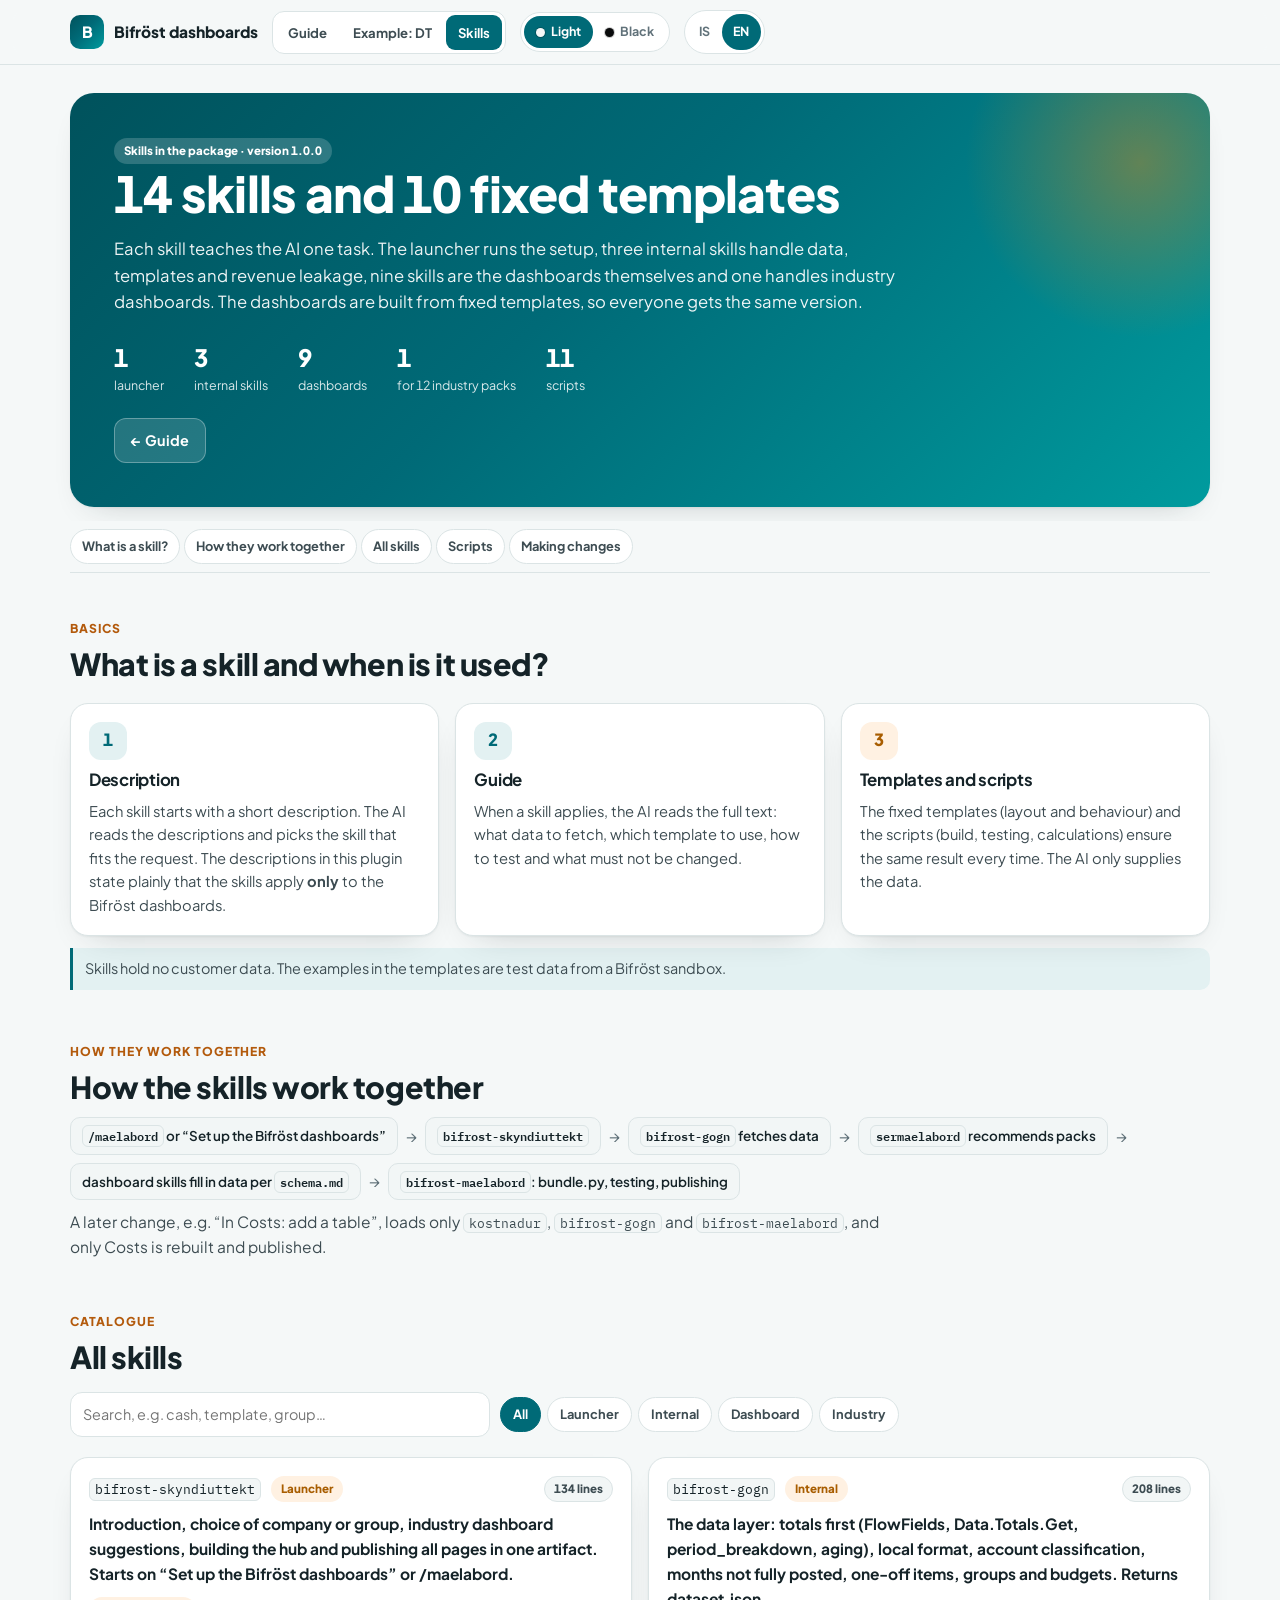
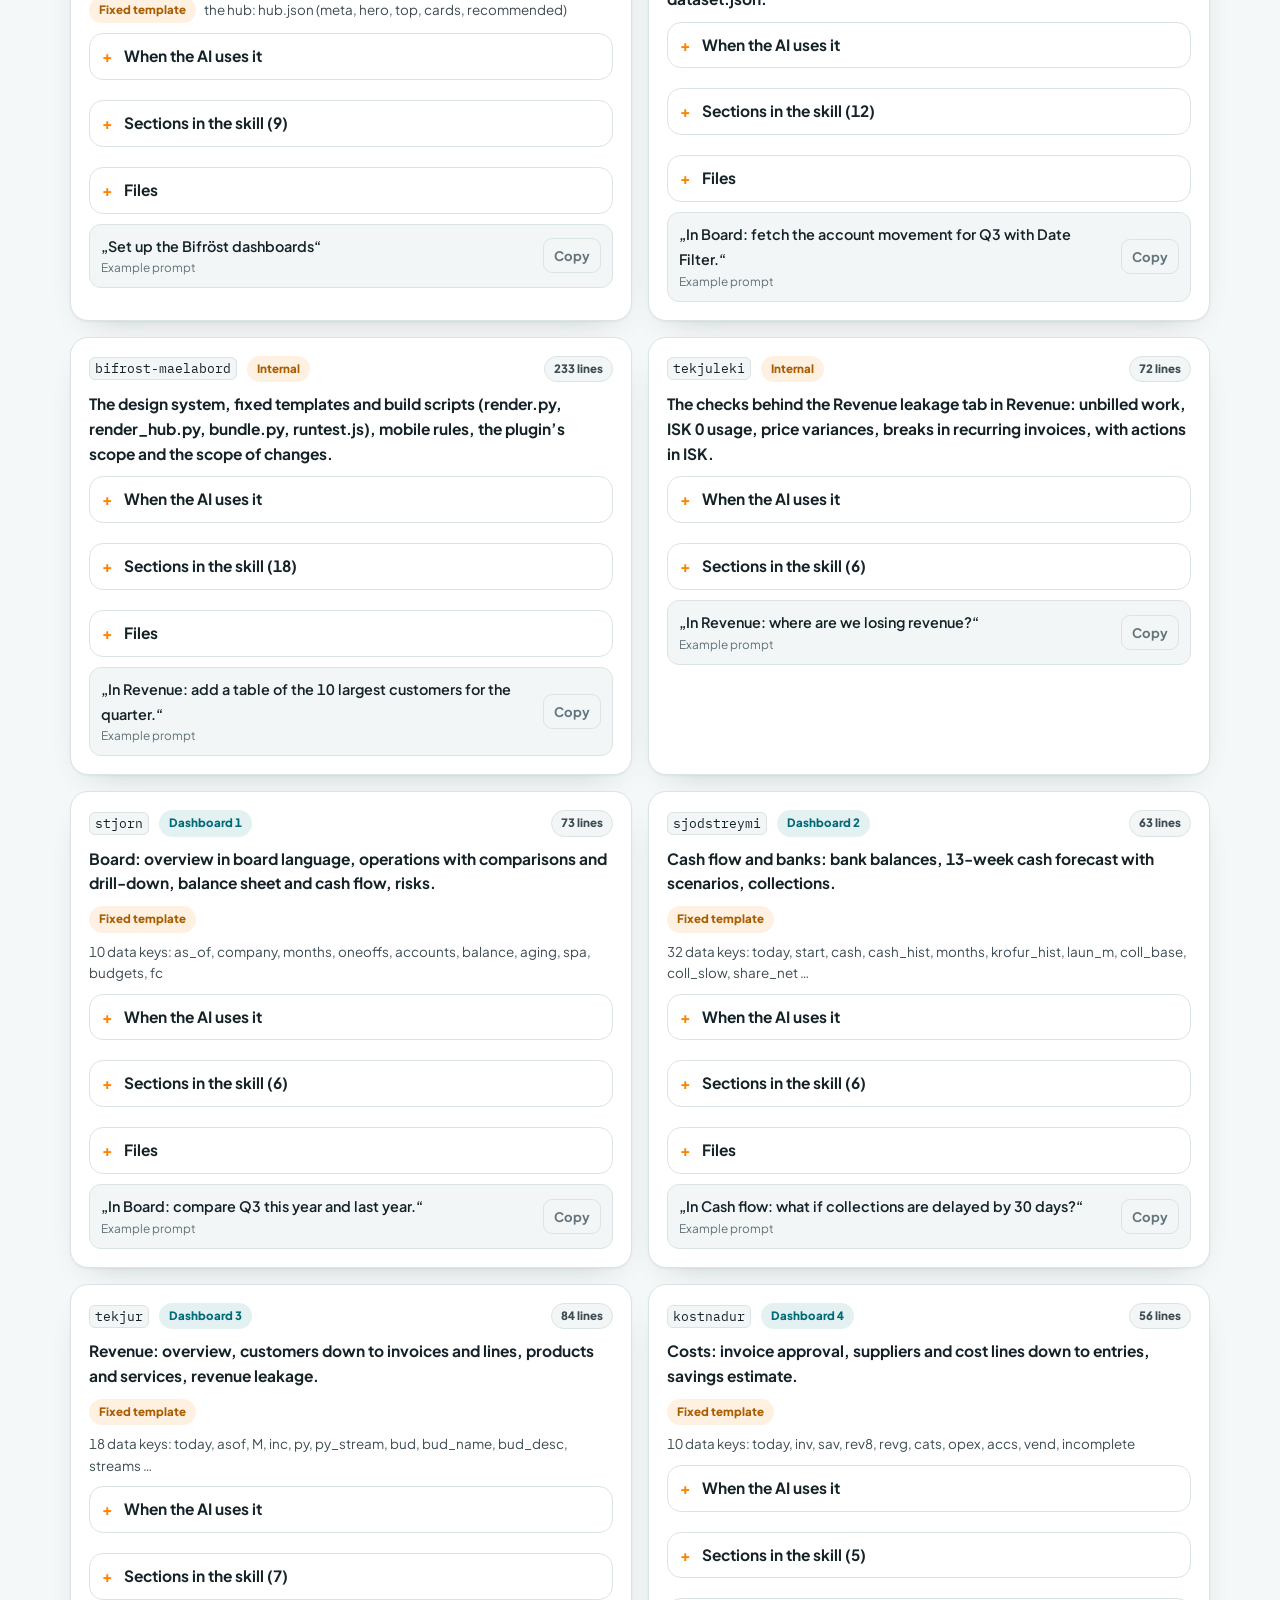
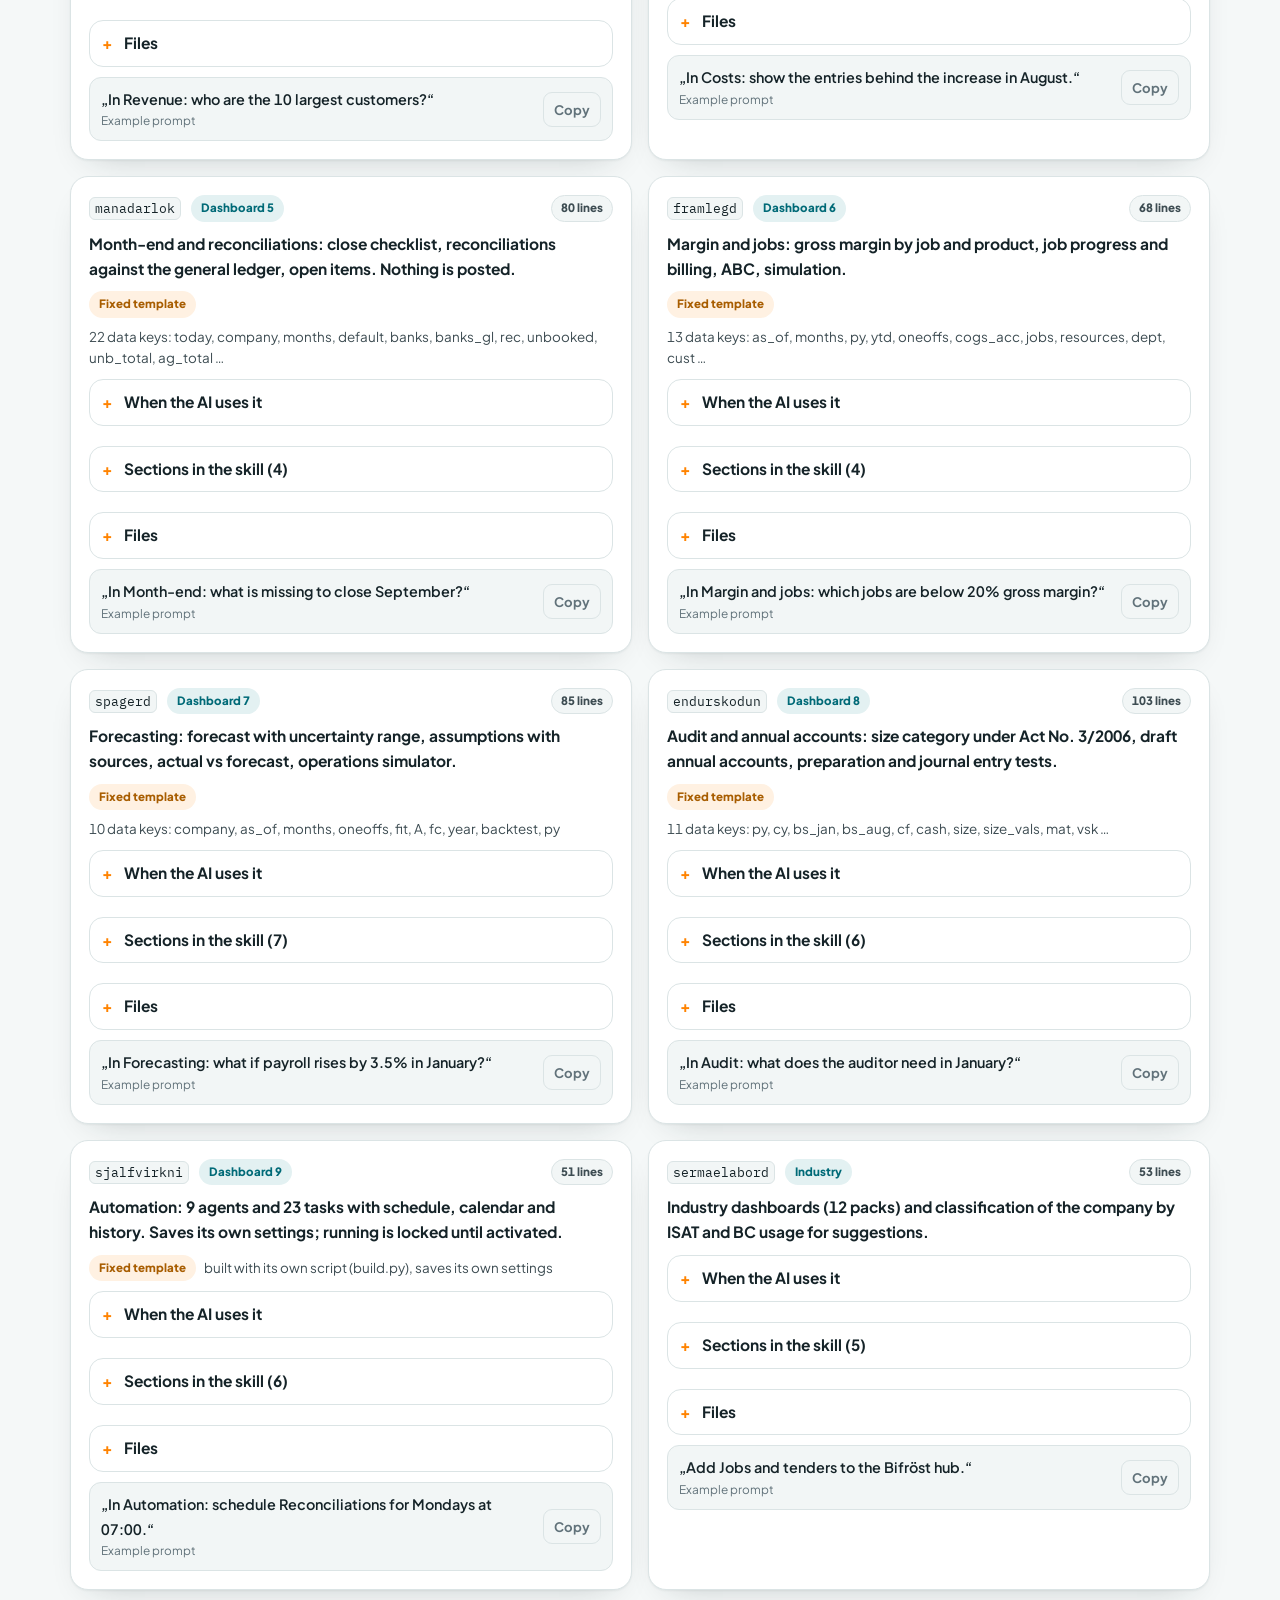
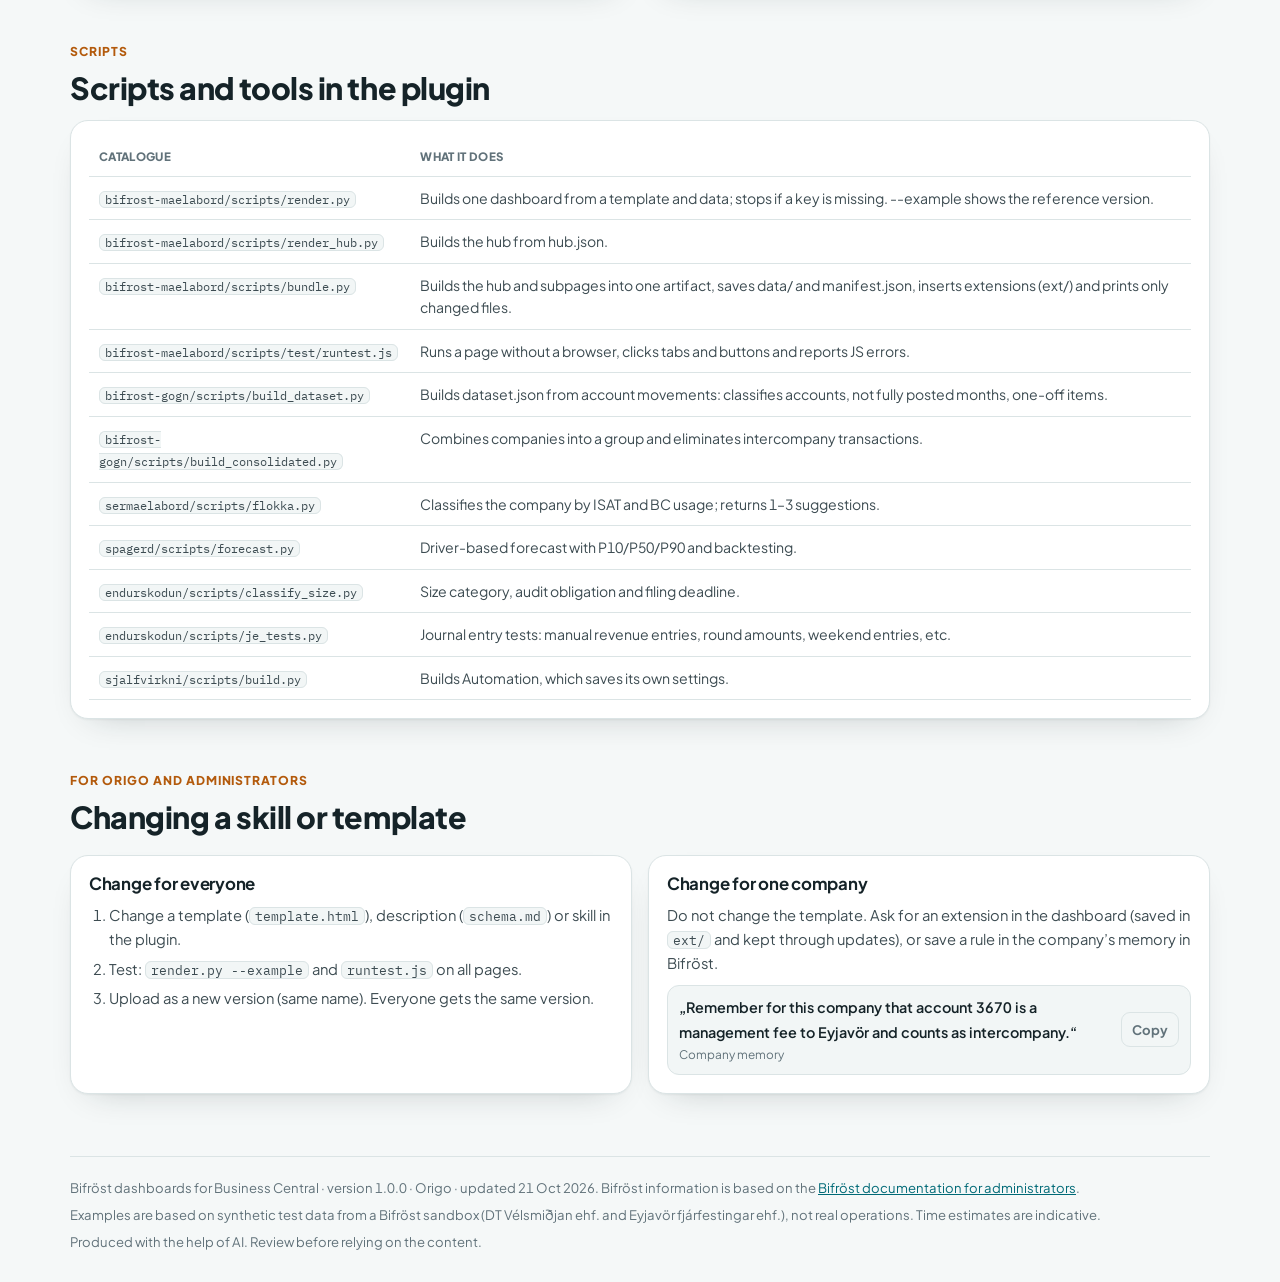
==== commit 74479186: "Leiðbeiningasíður og zip fyrir Bifröst mælaborð 1.0.0 (íslenska og enska) Co-Authored-By: Claude Opu" ====
--- a/skills.html
+++ b/skills.html
@@ -335,134 +335,163 @@
 </head>
 <body>
 <header class="top"><div class="wrap">
-  <a class="logo" href="index.html"><span class="mark">B</span><span>Bifröst mælaborð</span></a>
-  <div class="ptabs" role="tablist" aria-label="Síður"><a href="index.html">Leiðbeiningar</a><a href="index.html#dt">Sýnidæmi: DT</a><button role="tab" type="button" aria-selected="true">Skills</button></div>
-  <div class="tg" role="group" aria-label="Litaþema"><button type="button" data-t="light" aria-label="Ljóst þema"><i style="background:#f5f8f8"></i>Ljóst</button><button type="button" data-t="black" aria-label="Svart þema"><i style="background:#0a0b0c"></i>Svart</button></div>
-</div></header>
+  <a class="logo" href="index.html" data-tr="0"><span class="mark">B</span><span>Bifröst mælaborð</span></a>
+  <div class="ptabs" role="tablist" aria-label="Síður" data-tra="0"><a href="index.html" data-tr="1">Leiðbeiningar</a><a href="leidbeiningar.html#dt" data-tr="2">Sýnidæmi: DT</a><button role="tab" type="button" aria-selected="true" data-tr="3">Skills</button></div>
+  <div class="tg" role="group" aria-label="Litaþema" data-tra="1"><button type="button" data-t="light" aria-label="Ljóst þema" data-tra="2" data-tr="4"><i style="background:#f5f8f8"></i>Ljóst</button><button type="button" data-t="black" aria-label="Svart þema" data-tra="3" data-tr="5"><i style="background:#0a0b0c"></i>Svart</button></div><!--i18n:start--><div class="lang-sw" role="group" aria-label="Tungumál · Language"><button type="button" data-l="is" lang="is" title="Íslenska">IS</button><button type="button" data-l="en" lang="en" title="English">EN</button></div><!--i18n:end--></div></header>
 <main class="wrap">
 
-  <section class="hero" id="upphaf"><span class="pill o">Skills í pakkanum · útgáfa 1.0.0</span><h1>14 skills og 10 föst sniðmát</h1>
-    <p>Hvert skill kennir gervigreindinni eitt verk. Ræsirinn stýrir uppsetningunni, þrjú innri skill sjá um gögn, sniðmát og tekjuleka, níu skill eru mælaborðin sjálf og eitt sér um sérmælaborð eftir atvinnugrein. Mælaborðin eru smíðuð úr föstum sniðmátum, svo allir fá sömu útgáfu.</p>
-    <div class="row"><div><b>1</b><span>ræsir</span></div><div><b>3</b><span>innri skill</span></div><div><b>9</b><span>mælaborð</span></div><div><b>1</b><span>fyrir 12 atvinnugreinapakka</span></div><div><b>11</b><span>skriftur</span></div></div>
-    <div class="cta"><a class="btn gh" href="index.html">← Leiðbeiningar</a></div></section>
-  <nav class="subnav" aria-label="Kaflar"><a href="#hvad">Hvað er skill?</a><a href="#samspil">Samspil</a><a href="#oll">Öll skills</a><a href="#tol">Skriftur</a><a href="#breyta">Að breyta</a></nav>
-  <section class="s" id="hvad"><div class="kick">Grunnatriði</div><h2>Hvað er skill og hvenær er það notað?</h2>
+  <section class="hero" id="upphaf"><span class="pill o" data-tr="6">Skills í pakkanum · útgáfa 1.0.0</span><h1 data-tr="7">14 skills og 10 föst sniðmát</h1>
+    <p data-tr="8">Hvert skill kennir gervigreindinni eitt verk. Ræsirinn stýrir uppsetningunni, þrjú innri skill sjá um gögn, sniðmát og tekjuleka, níu skill eru mælaborðin sjálf og eitt sér um sérmælaborð eftir atvinnugrein. Mælaborðin eru smíðuð úr föstum sniðmátum, svo allir fá sömu útgáfu.</p>
+    <div class="row"><div data-tr="9"><b>1</b><span>ræsir</span></div><div data-tr="10"><b>3</b><span>innri skill</span></div><div data-tr="11"><b>9</b><span>mælaborð</span></div><div data-tr="12"><b>1</b><span>fyrir 12 atvinnugreinapakka</span></div><div data-tr="13"><b>11</b><span>skriftur</span></div></div>
+    <div class="cta" data-tr="14"><a class="btn gh" href="index.html">← Leiðbeiningar</a></div></section>
+  <nav class="subnav" aria-label="Kaflar" data-tra="4" data-tr="15"><a href="#hvad">Hvað er skill?</a><a href="#samspil">Samspil</a><a href="#oll">Öll skills</a><a href="#tol">Skriftur</a><a href="#breyta">Að breyta</a></nav>
+  <section class="s" id="hvad"><div class="kick" data-tr="16">Grunnatriði</div><h2 data-tr="17">Hvað er skill og hvenær er það notað?</h2>
     <div class="grid g3">
-      <div class="card"><div class="ico">1</div><h3>Lýsing</h3><p>Hvert skill byrjar á stuttri lýsingu. Gervigreindin les lýsingarnar og velur skill sem passar beiðninni. Lýsingar þessa plugins segja berum orðum að skillin eigi <b>aðeins</b> við Bifröst-mælaborðin.</p></div>
-      <div class="card"><div class="ico">2</div><h3>Leiðbeiningar</h3><p>Þegar skill á við les gervigreindin allan textann: hvaða gögn á að sækja, hvaða sniðmát á að nota, hvernig á að prófa og hvað má ekki breyta.</p></div>
-      <div class="card"><div class="ico or">3</div><h3>Sniðmát og skriftur</h3><p>Föstu sniðmátin (útlit og virkni) og skrifturnar (smíði, prófun, útreikningar) tryggja sama útkomu í hvert sinn. Gervigreindin skilar aðeins gögnum.</p></div>
+      <div class="card"><div class="ico">1</div><h3 data-tr="18">Lýsing</h3><p data-tr="19">Hvert skill byrjar á stuttri lýsingu. Gervigreindin les lýsingarnar og velur skill sem passar beiðninni. Lýsingar þessa plugins segja berum orðum að skillin eigi <b>aðeins</b> við Bifröst-mælaborðin.</p></div>
+      <div class="card"><div class="ico">2</div><h3 data-tr="20">Leiðbeiningar</h3><p data-tr="21">Þegar skill á við les gervigreindin allan textann: hvaða gögn á að sækja, hvaða sniðmát á að nota, hvernig á að prófa og hvað má ekki breyta.</p></div>
+      <div class="card"><div class="ico or">3</div><h3 data-tr="22">Sniðmát og skriftur</h3><p data-tr="23">Föstu sniðmátin (útlit og virkni) og skrifturnar (smíði, prófun, útreikningar) tryggja sama útkomu í hvert sinn. Gervigreindin skilar aðeins gögnum.</p></div>
     </div>
-    <div class="tip">Skills geyma engin gögn viðskiptavina. Sýnidæmin í sniðmátunum eru prófunargögn úr Bifröst-sandkassa.</div></section>
-  <section class="s" id="samspil"><div class="kick">Samspil</div><h2>Hvernig skillin vinna saman</h2>
-    <div class="flow"><span><code>/maelabord</code> eða „Settu upp Bifröst-mælaborðin“</span><i>→</i><span><code>bifrost-skyndiuttekt</code></span><i>→</i><span><code>bifrost-gogn</code> sækir gögn</span><i>→</i><span><code>sermaelabord</code> mælir með pökkum</span><i>→</i><span>mælaborðaskill fylla gögn eftir <code>schema.md</code></span><i>→</i><span><code>bifrost-maelabord</code>: bundle.py, prófun, birting</span></div>
-    <p class="lead">Breyting síðar, t.d. „Í Kostnaði: bættu við töflu“, hleður aðeins <code>kostnadur</code>, <code>bifrost-gogn</code> og <code>bifrost-maelabord</code>, og aðeins Kostnaður er endursmíðaður og birtur.</p></section>
-  <section class="s" id="oll"><div class="kick">Skrá</div><h2>Öll skills</h2>
-    <div style="display:flex;flex-wrap:wrap;gap:10px;align-items:center;margin-top:16px"><input class="srch" id="q" type="search" placeholder="Leita, t.d. sjóður, sniðmát, samstæða…" aria-label="Leita í skills"><div class="chips" id="chips"><button type="button" data-c="" aria-pressed="true">Öll</button><button type="button" data-c="Ræsir" aria-pressed="false">Ræsir</button><button type="button" data-c="Innra" aria-pressed="false">Innra</button><button type="button" data-c="Mælaborð" aria-pressed="false">Mælaborð</button><button type="button" data-c="Atvinnugrein" aria-pressed="false">Atvinnugrein</button></div></div>
-    <div class="grid g2" id="cards"><article class="sk" data-c="Ræsir" data-q="bifrost-skyndiuttekt kynning, val á félagi eða samstæðu, tillögur að sérmælaborðum, smíði miðstöðvar og birting allra síðna í einu artifacti. ræsist við „settu upp bifröst-mælaborðin“ eða /maelabord. ræsir bifröst-mælaborða: kynning, val á félagi eða samstæðu, sérmælaborð eftir ísat og smíði miðstöðvar með níu mælaborðum í einu artifacti. notaðu þegar notandinn skrifar /maelabord, biður um að setja upp bifröst-mælaborðin (t.d. „settu upp bifröst-mælaborðin“, „set up the bifröst dashboards“), spyr hvað bifröst-mælaborð pluginið gerir eða hvaða mælaborð eru í því, eða vill bæta mælaborði við bifröst-miðstöðina. ekki fyrir almennar fjármálaspurningar, yfirlit eða skýrslur sem nefna ekki mælaborðin. ræsing 0. kynning (alltaf fyrst, áður en gögn eru sótt) 0a. leiðbeiningar 0b. vinna áfram og bæta við (þegar notandi velur „+“ í miðstöð) 1. upphaf 2. mælaborðin 3. smíði og röð 4. miðstöðin 5. í lokin">
-<div class="h"><code>bifrost-skyndiuttekt</code><span class="pill o">Ræsir</span><span class="pill" style="margin-left:auto">134 línur</span></div>
-<p><b>Kynning, val á félagi eða samstæðu, tillögur að sérmælaborðum, smíði miðstöðvar og birting allra síðna í einu artifacti. Ræsist við „Settu upp Bifröst-mælaborðin“ eða /maelabord.</b></p><div class="tplb"><span class="pill o">Fast sniðmát</span><span>miðstöðin: hub.json (meta, hero, top, cards, recommended)</span></div>
-<details><summary>Hvenær gervigreindin notar það</summary><p>Ræsir Bifröst-mælaborða: kynning, val á félagi eða samstæðu, sérmælaborð eftir ÍSAT og smíði miðstöðvar með níu mælaborðum í einu artifacti. Notaðu þegar notandinn skrifar /maelabord, biður um að setja upp Bifröst-mælaborðin (t.d. „settu upp Bifröst-mælaborðin“, „set up the Bifröst dashboards“), spyr hvað Bifröst-mælaborð pluginið gerir eða hvaða mælaborð eru í því, eða vill bæta mælaborði við Bifröst-miðstöðina. Ekki fyrir almennar fjármálaspurningar, yfirlit eða skýrslur sem nefna ekki mælaborðin.</p></details>
-<details><summary>Kaflar í skillinu (9)</summary><ul class="hl2"><li>Ræsing</li><li>0. Kynning (alltaf fyrst, áður en gögn eru sótt)</li><li>0a. Leiðbeiningar</li><li>0b. Vinna áfram og bæta við (þegar notandi velur „+“ í miðstöð)</li><li>1. Upphaf</li><li>2. Mælaborðin</li><li>3. Smíði og röð</li><li>4. Miðstöðin</li><li>5. Í lokin</li></ul></details>
-<details><summary>Skrár</summary><div class="fg"><b>template/</b><span>example.json · schema.md · template.html</span></div></details>
-<div class="pq"><div><q>Settu upp Bifröst-mælaborðin</q><small>Dæmi um skipun</small></div><button class="btn sm ln" type="button" data-copy="Settu upp Bifröst-mælaborðin">Afrita</button></div></article><article class="sk" data-c="Innra" data-q="bifrost-gogn gagnalagið: samtölur fyrst (flowfields, data.totals.get, period_breakdown, aging), staðbundið snið, flokkun lykla, ófullbókaðir mánuðir, einskiptisliðir, samstæða og áætlanir. skilar dataset.json. gagnalag bifröst-mælaborða: sækir og undirbýr gögn úr business central í gegnum bifröst fyrir mælaborð pluginsins — samtölur fyrst (data.totals.get, flowfields, period_breakdown, aging), flokkun lykla, ófullbókaðir mánuðir, einskiptisliðir, samstæða og áætlanir; skilar dataset.json. innra skill bifröst-mælaborða: notað af hinum skillum pluginsins við smíði mælaborða. ekki nota það eitt og sér og ekki fyrir önnur verkefni. 0. samtölur fyrst (regla fyrir öll mælaborð) 1. velja félag 1b. eitt félag eða samstæða 2. starfsemisgreining (eitt kall á töflu) 3. bókhaldslyklar 4. hreyfingar á mánuði 5. smíða dataset.json 6. viðbótargögn eftir mælaborði 6b. fjárhagsáætlanir 7. samstæða: innbyrðis viðskipti og samstæðugögn gildrur sem prófanir leiddu í ljós persónuupplýsingar">
-<div class="h"><code>bifrost-gogn</code><span class="pill o">Innra</span><span class="pill" style="margin-left:auto">208 línur</span></div>
-<p><b>Gagnalagið: samtölur fyrst (FlowFields, Data.Totals.Get, period_breakdown, aging), staðbundið snið, flokkun lykla, ófullbókaðir mánuðir, einskiptisliðir, samstæða og áætlanir. Skilar dataset.json.</b></p>
-<details><summary>Hvenær gervigreindin notar það</summary><p>Gagnalag Bifröst-mælaborða: sækir og undirbýr gögn úr Business Central í gegnum Bifröst fyrir mælaborð pluginsins — samtölur fyrst (Data.Totals.Get, FlowFields, period_breakdown, aging), flokkun lykla, ófullbókaðir mánuðir, einskiptisliðir, samstæða og áætlanir; skilar dataset.json. Innra skill Bifröst-mælaborða: notað af hinum skillum pluginsins við smíði mælaborða. Ekki nota það eitt og sér og ekki fyrir önnur verkefni.</p></details>
-<details><summary>Kaflar í skillinu (12)</summary><ul class="hl2"><li>0. Samtölur fyrst (regla fyrir öll mælaborð)</li><li>1. Velja félag</li><li>1b. Eitt félag eða samstæða</li><li>2. Starfsemisgreining (eitt kall á töflu)</li><li>3. Bókhaldslyklar</li><li>4. Hreyfingar á mánuði</li><li>5. Smíða dataset.json</li><li>6. Viðbótargögn eftir mælaborði</li><li>6b. Fjárhagsáætlanir</li><li>7. Samstæða: innbyrðis viðskipti og samstæðugögn</li><li>Gildrur sem prófanir leiddu í ljós</li><li>Persónuupplýsingar</li></ul></details>
-<details><summary>Skrár</summary><div class="fg"><b>scripts/</b><span>build_consolidated.py · build_dataset.py</span></div></details>
-<div class="pq"><div><q>Í Stjórn: sæktu hreyfingu á lykil fyrir Q3 með Date Filter.</q><small>Dæmi um skipun</small></div><button class="btn sm ln" type="button" data-copy="Í Stjórn: sæktu hreyfingu á lykil fyrir Q3 með Date Filter.">Afrita</button></div></article><article class="sk" data-c="Innra" data-q="bifrost-maelabord hönnunarkerfið, föstu sniðmátin og smíðaskrifturnar (render.py, render_hub.py, bundle.py, runtest.js), reglur um farsíma, gildissvið pluginsins og umfang breytinga. hönnunarkerfi, föst sniðmát og smíðaskriftur bifröst-mælaborða (render.py, bundle.py), reglur um útlit, farsíma og umfang breytinga. innra skill bifröst-mælaborða: notað af hinum skillum pluginsins við smíði mælaborða. ekki nota það eitt og sér og ekki fyrir önnur verkefni. gildir ekki um önnur artifacts, skýrslur eða myndir notandans. gildissvið pluginsins (skylda) föst sniðmát (skylda): sama útlit og virkni hjá öllum umfang breytinga (skylda) vinnuröð (sérmælaborð og eigin mælaborð) reglur útgáfu 1.0 (einfaldleiki — byggt á prófun notenda) litaþemu (fjögur) &lt;!-- fjögur litaþemu --&gt; hönnunarkerfi (v4, grunnpalletta) samstæða íslenskt snið rétt graf fyrir spurninguna lykilmælar flipar, stikur og gagnvirkni farsímar (sama mælaborð, lagar sig að skjánum) ekkert fer út fyrir (skilyrði fyrir birtingu) traust á tölunum gæðalisti fyrir birtingu skrár leiðir milli mælaborða">
-<div class="h"><code>bifrost-maelabord</code><span class="pill o">Innra</span><span class="pill" style="margin-left:auto">233 línur</span></div>
-<p><b>Hönnunarkerfið, föstu sniðmátin og smíðaskrifturnar (render.py, render_hub.py, bundle.py, runtest.js), reglur um farsíma, gildissvið pluginsins og umfang breytinga.</b></p>
-<details><summary>Hvenær gervigreindin notar það</summary><p>Hönnunarkerfi, föst sniðmát og smíðaskriftur Bifröst-mælaborða (render.py, bundle.py), reglur um útlit, farsíma og umfang breytinga. Innra skill Bifröst-mælaborða: notað af hinum skillum pluginsins við smíði mælaborða. Ekki nota það eitt og sér og ekki fyrir önnur verkefni. Gildir ekki um önnur artifacts, skýrslur eða myndir notandans.</p></details>
-<details><summary>Kaflar í skillinu (18)</summary><ul class="hl2"><li>Gildissvið pluginsins (skylda)</li><li>Föst sniðmát (skylda): sama útlit og virkni hjá öllum</li><li>Umfang breytinga (skylda)</li><li>Vinnuröð (sérmælaborð og eigin mælaborð)</li><li>Reglur útgáfu 1.0 (einfaldleiki — byggt á prófun notenda)</li><li>Litaþemu (fjögur) &lt;!-- Fjögur litaþemu --&gt;</li><li>Hönnunarkerfi (v4, grunnpalletta)</li><li>Samstæða</li><li>Íslenskt snið</li><li>Rétt graf fyrir spurninguna</li><li>Lykilmælar</li><li>Flipar, stikur og gagnvirkni</li><li>Farsímar (sama mælaborð, lagar sig að skjánum)</li><li>Ekkert fer út fyrir (skilyrði fyrir birtingu)</li><li>Traust á tölunum</li><li>Gæðalisti fyrir birtingu</li><li>Skrár</li><li>Leiðir milli mælaborða</li></ul></details>
-<details><summary>Skrár</summary><div class="fg"><b>scripts/</b><span>bundle.py · render.py · render_hub.py · test</span></div><div class="fg"><b>assets/</b><span>components.js · template.html · theme.css</span></div></details>
-<div class="pq"><div><q>Í Tekjum: bættu við töflu með 10 stærstu viðskiptavinum á ársfjórðungi.</q><small>Dæmi um skipun</small></div><button class="btn sm ln" type="button" data-copy="Í Tekjum: bættu við töflu með 10 stærstu viðskiptavinum á ársfjórðungi.">Afrita</button></div></article><article class="sk" data-c="Innra" data-q="tekjuleki athuganirnar á bak við flipann tekjuleki í tekjum: óreikningsfært, 0 kr. notkun, verðfrávik, rof í endurteknum reikningum, með aðgerðum í krónum. athuganir fyrir flipann tekjuleki í mælaborðinu tekjur í bifröst-mælaborðum (óreikningsfært, 0 kr. notkun, verðfrávik, rof í endurteknum reikningum). innra skill bifröst-mælaborða: notað af hinum skillum pluginsins við smíði mælaborða. ekki nota það eitt og sér og ekki fyrir önnur verkefni. 1. gögn 2. athuganir 3. mælaborðið 4. sannreyning dæmi úr prófunum (október 2026) samstæða">
-<div class="h"><code>tekjuleki</code><span class="pill o">Innra</span><span class="pill" style="margin-left:auto">72 línur</span></div>
-<p><b>Athuganirnar á bak við flipann Tekjuleki í Tekjum: óreikningsfært, 0 kr. notkun, verðfrávik, rof í endurteknum reikningum, með aðgerðum í krónum.</b></p>
-<details><summary>Hvenær gervigreindin notar það</summary><p>Athuganir fyrir flipann Tekjuleki í mælaborðinu Tekjur í Bifröst-mælaborðum (óreikningsfært, 0 kr. notkun, verðfrávik, rof í endurteknum reikningum). Innra skill Bifröst-mælaborða: notað af hinum skillum pluginsins við smíði mælaborða. Ekki nota það eitt og sér og ekki fyrir önnur verkefni.</p></details>
-<details><summary>Kaflar í skillinu (6)</summary><ul class="hl2"><li>1. Gögn</li><li>2. Athuganir</li><li>3. Mælaborðið</li><li>4. Sannreyning</li><li>Dæmi úr prófunum (október 2026)</li><li>Samstæða</li></ul></details>
-
-<div class="pq"><div><q>Í Tekjum: hvar erum við að missa tekjur?</q><small>Dæmi um skipun</small></div><button class="btn sm ln" type="button" data-copy="Í Tekjum: hvar erum við að missa tekjur?">Afrita</button></div></article><article class="sk" data-c="Mælaborð" data-q="stjorn stjórn: yfirsýn á stjórnarmáli, rekstur með samanburði og drill-down, efnahagur og sjóðstreymi, áhættur. mælaborðið „stjórn“ í bifröst-mælaborðum (4 flipar: yfirsýn, rekstur, efnahagur og sjóðstreymi, áhættur), smíðað úr föstu sniðmáti. notaðu aðeins innan bifröst-mælaborða: þegar notandinn biður um bifröst-mælaborð eða þetta mælaborð með nafni, eða breytir mælaborði sem pluginið bjó til. ekki fyrir almennar spurningar um rekstur eða business central, aðrar skýrslur, skjöl eða artifacts. 1. gögn 2. flipar (fjórir) 3. orðalag 4. það sem stjórn missir oft af 5. sannreyning dæmi úr prófun (vélsmiðja, jan–ágú 2026)">
-<div class="h"><code>stjorn</code><span class="pill t">Mælaborð 1</span><span class="pill" style="margin-left:auto">73 línur</span></div>
-<p><b>Stjórn: yfirsýn á stjórnarmáli, rekstur með samanburði og drill-down, efnahagur og sjóðstreymi, áhættur.</b></p><div class="tplb"><span class="pill o">Fast sniðmát</span><span>10 gagnalyklar: as_of, company, months, oneoffs, accounts, balance, aging, spa, budgets, fc</span></div>
-<details><summary>Hvenær gervigreindin notar það</summary><p>Mælaborðið „Stjórn“ í Bifröst-mælaborðum (4 flipar: Yfirsýn, Rekstur, Efnahagur og sjóðstreymi, Áhættur), smíðað úr föstu sniðmáti. Notaðu AÐEINS innan Bifröst-mælaborða: þegar notandinn biður um Bifröst-mælaborð eða þetta mælaborð með nafni, eða breytir mælaborði sem pluginið bjó til. Ekki fyrir almennar spurningar um rekstur eða Business Central, aðrar skýrslur, skjöl eða artifacts.</p></details>
-<details><summary>Kaflar í skillinu (6)</summary><ul class="hl2"><li>1. Gögn</li><li>2. Flipar (fjórir)</li><li>3. Orðalag</li><li>4. Það sem stjórn missir oft af</li><li>5. Sannreyning</li><li>Dæmi úr prófun (vélsmiðja, jan–ágú 2026)</li></ul></details>
-<details><summary>Skrár</summary><div class="fg"><b>template/</b><span>example.json · schema.md · template.html</span></div></details>
-<div class="pq"><div><q>Í Stjórn: berðu saman Q3 í ár og í fyrra.</q><small>Dæmi um skipun</small></div><button class="btn sm ln" type="button" data-copy="Í Stjórn: berðu saman Q3 í ár og í fyrra.">Afrita</button></div></article><article class="sk" data-c="Mælaborð" data-q="sjodstreymi sjóðstreymi og bankar: staða í bönkum, 13 vikna sjóðspá með sviðsmyndum, innheimta. mælaborðið „sjóðstreymi og bankar“ í bifröst-mælaborðum (staða í bönkum, 13 vikna spá, innheimta), smíðað úr föstu sniðmáti. notaðu aðeins innan bifröst-mælaborða: þegar notandinn biður um bifröst-mælaborð eða þetta mælaborð með nafni, eða breytir mælaborði sem pluginið bjó til. ekki fyrir almennar spurningar um rekstur eða business central, aðrar skýrslur, skjöl eða artifacts. 1. gögn 2. spáin 3. flipar (þrír) 4. sannreyning staða í bönkum (nánar) samstæða">
-<div class="h"><code>sjodstreymi</code><span class="pill t">Mælaborð 2</span><span class="pill" style="margin-left:auto">63 línur</span></div>
-<p><b>Sjóðstreymi og bankar: staða í bönkum, 13 vikna sjóðspá með sviðsmyndum, innheimta.</b></p><div class="tplb"><span class="pill o">Fast sniðmát</span><span>32 gagnalyklar: today, start, cash, cash_hist, months, krofur_hist, laun_m, coll_base, coll_slow, share_net …</span></div>
-<details><summary>Hvenær gervigreindin notar það</summary><p>Mælaborðið „Sjóðstreymi og bankar“ í Bifröst-mælaborðum (Staða í bönkum, 13 vikna spá, Innheimta), smíðað úr föstu sniðmáti. Notaðu AÐEINS innan Bifröst-mælaborða: þegar notandinn biður um Bifröst-mælaborð eða þetta mælaborð með nafni, eða breytir mælaborði sem pluginið bjó til. Ekki fyrir almennar spurningar um rekstur eða Business Central, aðrar skýrslur, skjöl eða artifacts.</p></details>
-<details><summary>Kaflar í skillinu (6)</summary><ul class="hl2"><li>1. Gögn</li><li>2. Spáin</li><li>3. Flipar (þrír)</li><li>4. Sannreyning</li><li>Staða í bönkum (nánar)</li><li>Samstæða</li></ul></details>
-<details><summary>Skrár</summary><div class="fg"><b>template/</b><span>example.json · schema.md · template.html</span></div></details>
-<div class="pq"><div><q>Í Sjóðstreymi: hvað ef innheimta tefst um 30 daga?</q><small>Dæmi um skipun</small></div><button class="btn sm ln" type="button" data-copy="Í Sjóðstreymi: hvað ef innheimta tefst um 30 daga?">Afrita</button></div></article><article class="sk" data-c="Mælaborð" data-q="tekjur tekjur: yfirsýn, viðskiptavinir niður í reikninga og línur, vörur og þjónusta, tekjuleki. mælaborðið „tekjur“ í bifröst-mælaborðum (yfirsýn, viðskiptavinir, vörur og þjónusta, tekjuleki), smíðað úr föstu sniðmáti. notaðu aðeins innan bifröst-mælaborða: þegar notandinn biður um bifröst-mælaborð eða þetta mælaborð með nafni, eða breytir mælaborði sem pluginið bjó til. ekki fyrir almennar spurningar um rekstur eða business central, aðrar skýrslur, skjöl eða artifacts. 1. gögn 2. flipar (fjórir) 3. drill-down 4. gagnagæði: tekjur utan viðskiptamannabókar 5. samstæða 6. sannreyning dæmi úr prófunum (október 2026, dt vélsmiðjan)">
-<div class="h"><code>tekjur</code><span class="pill t">Mælaborð 3</span><span class="pill" style="margin-left:auto">84 línur</span></div>
-<p><b>Tekjur: yfirsýn, viðskiptavinir niður í reikninga og línur, vörur og þjónusta, tekjuleki.</b></p><div class="tplb"><span class="pill o">Fast sniðmát</span><span>18 gagnalyklar: today, asof, M, inc, py, py_stream, bud, bud_name, bud_desc, streams …</span></div>
-<details><summary>Hvenær gervigreindin notar það</summary><p>Mælaborðið „Tekjur“ í Bifröst-mælaborðum (Yfirsýn, Viðskiptavinir, Vörur og þjónusta, Tekjuleki), smíðað úr föstu sniðmáti. Notaðu AÐEINS innan Bifröst-mælaborða: þegar notandinn biður um Bifröst-mælaborð eða þetta mælaborð með nafni, eða breytir mælaborði sem pluginið bjó til. Ekki fyrir almennar spurningar um rekstur eða Business Central, aðrar skýrslur, skjöl eða artifacts.</p></details>
-<details><summary>Kaflar í skillinu (7)</summary><ul class="hl2"><li>1. Gögn</li><li>2. Flipar (fjórir)</li><li>3. Drill-down</li><li>4. Gagnagæði: tekjur utan viðskiptamannabókar</li><li>5. Samstæða</li><li>6. Sannreyning</li><li>Dæmi úr prófunum (október 2026, DT Vélsmiðjan)</li></ul></details>
-<details><summary>Skrár</summary><div class="fg"><b>template/</b><span>example.json · schema.md · template.html</span></div></details>
-<div class="pq"><div><q>Í Tekjum: hverjir eru 10 stærstu viðskiptavinirnir?</q><small>Dæmi um skipun</small></div><button class="btn sm ln" type="button" data-copy="Í Tekjum: hverjir eru 10 stærstu viðskiptavinirnir?">Afrita</button></div></article><article class="sk" data-c="Mælaborð" data-q="kostnadur kostnaður: samþykkt reikninga, birgjar og kostnaðarliðir niður í færslur, sparnaðarmat. mælaborðið „kostnaður“ í bifröst-mælaborðum (samþykkt reikninga, birgjar og kostnaðarliðir), smíðað úr föstu sniðmáti. notaðu aðeins innan bifröst-mælaborða: þegar notandinn biður um bifröst-mælaborð eða þetta mælaborð með nafni, eða breytir mælaborði sem pluginið bjó til. ekki fyrir almennar spurningar um rekstur eða business central, aðrar skýrslur, skjöl eða artifacts. 1. gögn 2. flipar (tveir) 3. persónuupplýsingar 4. sannreyning samstæða (nánar)">
-<div class="h"><code>kostnadur</code><span class="pill t">Mælaborð 4</span><span class="pill" style="margin-left:auto">56 línur</span></div>
-<p><b>Kostnaður: samþykkt reikninga, birgjar og kostnaðarliðir niður í færslur, sparnaðarmat.</b></p><div class="tplb"><span class="pill o">Fast sniðmát</span><span>10 gagnalyklar: today, inv, sav, rev8, revg, cats, opex, accs, vend, incomplete</span></div>
-<details><summary>Hvenær gervigreindin notar það</summary><p>Mælaborðið „Kostnaður“ í Bifröst-mælaborðum (Samþykkt reikninga, Birgjar og kostnaðarliðir), smíðað úr föstu sniðmáti. Notaðu AÐEINS innan Bifröst-mælaborða: þegar notandinn biður um Bifröst-mælaborð eða þetta mælaborð með nafni, eða breytir mælaborði sem pluginið bjó til. Ekki fyrir almennar spurningar um rekstur eða Business Central, aðrar skýrslur, skjöl eða artifacts.</p></details>
-<details><summary>Kaflar í skillinu (5)</summary><ul class="hl2"><li>1. Gögn</li><li>2. Flipar (tveir)</li><li>3. Persónuupplýsingar</li><li>4. Sannreyning</li><li>Samstæða (nánar)</li></ul></details>
-<details><summary>Skrár</summary><div class="fg"><b>template/</b><span>example.json · schema.md · template.html</span></div></details>
-<div class="pq"><div><q>Í Kostnaði: sýndu færslurnar á bak við hækkunina í ágúst.</q><small>Dæmi um skipun</small></div><button class="btn sm ln" type="button" data-copy="Í Kostnaði: sýndu færslurnar á bak við hækkunina í ágúst.">Afrita</button></div></article><article class="sk" data-c="Mælaborð" data-q="manadarlok mánaðarlok og afstemmingar: gátlisti lokunar, afstemmingar við fjárhag, opin atriði. ekkert bókað. mælaborðið „mánaðarlok og afstemmingar“ í bifröst-mælaborðum (lokun mánaðar, afstemmingar, opin atriði), smíðað úr föstu sniðmáti. notaðu aðeins innan bifröst-mælaborða: þegar notandinn biður um bifröst-mælaborð eða þetta mælaborð með nafni, eða breytir mælaborði sem pluginið bjó til. ekki fyrir almennar spurningar um rekstur eða business central, aðrar skýrslur, skjöl eða artifacts. 1. gögn 2. flipar (hámark 4 lykilmælar á flipa, engar tvítekningar) 3. sannreyning samstæða">
-<div class="h"><code>manadarlok</code><span class="pill t">Mælaborð 5</span><span class="pill" style="margin-left:auto">80 línur</span></div>
-<p><b>Mánaðarlok og afstemmingar: gátlisti lokunar, afstemmingar við fjárhag, opin atriði. Ekkert bókað.</b></p><div class="tplb"><span class="pill o">Fast sniðmát</span><span>22 gagnalyklar: today, company, months, default, banks, banks_gl, rec, unbooked, unb_total, ag_total …</span></div>
-<details><summary>Hvenær gervigreindin notar það</summary><p>Mælaborðið „Mánaðarlok og afstemmingar“ í Bifröst-mælaborðum (Lokun mánaðar, Afstemmingar, Opin atriði), smíðað úr föstu sniðmáti. Notaðu AÐEINS innan Bifröst-mælaborða: þegar notandinn biður um Bifröst-mælaborð eða þetta mælaborð með nafni, eða breytir mælaborði sem pluginið bjó til. Ekki fyrir almennar spurningar um rekstur eða Business Central, aðrar skýrslur, skjöl eða artifacts.</p></details>
-<details><summary>Kaflar í skillinu (4)</summary><ul class="hl2"><li>1. Gögn</li><li>2. Flipar (hámark 4 lykilmælar á flipa, engar tvítekningar)</li><li>3. Sannreyning</li><li>Samstæða</li></ul></details>
-<details><summary>Skrár</summary><div class="fg"><b>template/</b><span>example.json · schema.md · template.html</span></div></details>
-<div class="pq"><div><q>Í Mánaðarlokum: hvað vantar til að loka september?</q><small>Dæmi um skipun</small></div><button class="btn sm ln" type="button" data-copy="Í Mánaðarlokum: hvað vantar til að loka september?">Afrita</button></div></article><article class="sk" data-c="Mælaborð" data-q="framlegd framlegð og verk: framlegð eftir verki og vöru, framvinda og reikningsfærsla verka, abc, herming. mælaborðið „framlegð og verk“ í bifröst-mælaborðum (yfirsýn, verk, vörur og abc, herming), smíðað úr föstu sniðmáti. notaðu aðeins innan bifröst-mælaborða: þegar notandinn biður um bifröst-mælaborð eða þetta mælaborð með nafni, eða breytir mælaborði sem pluginið bjó til. ekki fyrir almennar spurningar um rekstur eða business central, aðrar skýrslur, skjöl eða artifacts. 1. gögn og sýn eftir starfsemi 2. flipar (fimm) 3. sannreyning samstæða">
-<div class="h"><code>framlegd</code><span class="pill t">Mælaborð 6</span><span class="pill" style="margin-left:auto">68 línur</span></div>
-<p><b>Framlegð og verk: framlegð eftir verki og vöru, framvinda og reikningsfærsla verka, ABC, herming.</b></p><div class="tplb"><span class="pill o">Fast sniðmát</span><span>13 gagnalyklar: as_of, months, py, ytd, oneoffs, cogs_acc, jobs, resources, dept, cust …</span></div>
-<details><summary>Hvenær gervigreindin notar það</summary><p>Mælaborðið „Framlegð og verk“ í Bifröst-mælaborðum (Yfirsýn, Verk, Vörur og ABC, Herming), smíðað úr föstu sniðmáti. Notaðu AÐEINS innan Bifröst-mælaborða: þegar notandinn biður um Bifröst-mælaborð eða þetta mælaborð með nafni, eða breytir mælaborði sem pluginið bjó til. Ekki fyrir almennar spurningar um rekstur eða Business Central, aðrar skýrslur, skjöl eða artifacts.</p></details>
-<details><summary>Kaflar í skillinu (4)</summary><ul class="hl2"><li>1. Gögn og sýn eftir starfsemi</li><li>2. Flipar (fimm)</li><li>3. Sannreyning</li><li>Samstæða</li></ul></details>
-<details><summary>Skrár</summary><div class="fg"><b>template/</b><span>example.json · schema.md · template.html</span></div></details>
-<div class="pq"><div><q>Í Framlegð og verk: hvaða verk eru undir 20% framlegð?</q><small>Dæmi um skipun</small></div><button class="btn sm ln" type="button" data-copy="Í Framlegð og verk: hvaða verk eru undir 20% framlegð?">Afrita</button></div></article><article class="sk" data-c="Mælaborð" data-q="spagerd spágerð: spá með óvissubili, forsendur með heimildum, raun á móti spá, rekstrarhermir. mælaborðið „spágerð“ í bifröst-mælaborðum (spá með óvissubili, forsendur með heimildum, raun á móti spá, rekstrarhermir), smíðað úr föstu sniðmáti. notaðu aðeins innan bifröst-mælaborða: þegar notandinn biður um bifröst-mælaborð eða þetta mælaborð með nafni, eða breytir mælaborði sem pluginið bjó til. ekki fyrir almennar spurningar um rekstur eða business central, aðrar skýrslur, skjöl eða artifacts. 1. gögn 2. forsendur — sóttar fyrir hverja keyrslu 3. spálíkanið 4. flipar 4b. vista sem áætlun (valkvætt, skrif) 5. sannreyning samstæða">
-<div class="h"><code>spagerd</code><span class="pill t">Mælaborð 7</span><span class="pill" style="margin-left:auto">85 línur</span></div>
-<p><b>Spágerð: spá með óvissubili, forsendur með heimildum, raun á móti spá, rekstrarhermir.</b></p><div class="tplb"><span class="pill o">Fast sniðmát</span><span>10 gagnalyklar: company, as_of, months, oneoffs, fit, A, fc, year, backtest, py</span></div>
-<details><summary>Hvenær gervigreindin notar það</summary><p>Mælaborðið „Spágerð“ í Bifröst-mælaborðum (spá með óvissubili, forsendur með heimildum, raun á móti spá, rekstrarhermir), smíðað úr föstu sniðmáti. Notaðu AÐEINS innan Bifröst-mælaborða: þegar notandinn biður um Bifröst-mælaborð eða þetta mælaborð með nafni, eða breytir mælaborði sem pluginið bjó til. Ekki fyrir almennar spurningar um rekstur eða Business Central, aðrar skýrslur, skjöl eða artifacts.</p></details>
-<details><summary>Kaflar í skillinu (7)</summary><ul class="hl2"><li>1. Gögn</li><li>2. Forsendur — sóttar fyrir hverja keyrslu</li><li>3. Spálíkanið</li><li>4. Flipar</li><li>4b. Vista sem áætlun (valkvætt, skrif)</li><li>5. Sannreyning</li><li>Samstæða</li></ul></details>
-<details><summary>Skrár</summary><div class="fg"><b>scripts/</b><span>forecast.py</span></div><div class="fg"><b>assets/</b><span>assumptions.default.json</span></div><div class="fg"><b>template/</b><span>example.json · schema.md · template.html</span></div></details>
-<div class="pq"><div><q>Í Spágerð: hvað ef laun hækka um 3,5% í janúar?</q><small>Dæmi um skipun</small></div><button class="btn sm ln" type="button" data-copy="Í Spágerð: hvað ef laun hækka um 3,5% í janúar?">Afrita</button></div></article><article class="sk" data-c="Mælaborð" data-q="endurskodun endurskoðun og ársreikningur: stærðarflokkur skv. lögum nr. 3/2006, drög að ársreikningi, undirbúningur og færsluprófanir. mælaborðið „endurskoðun og ársreikningur“ í bifröst-mælaborðum (stærðarflokkur skv. lögum nr. 3/2006, drög að ársreikningi, undirbúningur, færsluprófanir), smíðað úr föstu sniðmáti. notaðu aðeins innan bifröst-mælaborða: þegar notandinn biður um bifröst-mælaborð eða þetta mælaborð með nafni, eða breytir mælaborði sem pluginið bjó til. ekki fyrir almennar spurningar um rekstur eða business central, aðrar skýrslur, skjöl eða artifacts. 1. lagagrunnur (`assets/thresholds.json`) 2. gögn úr bc 3. mikilvægi 4. flipar 5. sannreyning samstæða">
-<div class="h"><code>endurskodun</code><span class="pill t">Mælaborð 8</span><span class="pill" style="margin-left:auto">103 línur</span></div>
-<p><b>Endurskoðun og ársreikningur: stærðarflokkur skv. lögum nr. 3/2006, drög að ársreikningi, undirbúningur og færsluprófanir.</b></p><div class="tplb"><span class="pill o">Fast sniðmát</span><span>11 gagnalyklar: py, cy, bs_jan, bs_aug, cf, cash, size, size_vals, mat, vsk …</span></div>
-<details><summary>Hvenær gervigreindin notar það</summary><p>Mælaborðið „Endurskoðun og ársreikningur“ í Bifröst-mælaborðum (stærðarflokkur skv. lögum nr. 3/2006, drög að ársreikningi, undirbúningur, færsluprófanir), smíðað úr föstu sniðmáti. Notaðu AÐEINS innan Bifröst-mælaborða: þegar notandinn biður um Bifröst-mælaborð eða þetta mælaborð með nafni, eða breytir mælaborði sem pluginið bjó til. Ekki fyrir almennar spurningar um rekstur eða Business Central, aðrar skýrslur, skjöl eða artifacts.</p></details>
-<details><summary>Kaflar í skillinu (6)</summary><ul class="hl2"><li>1. Lagagrunnur (`assets/thresholds.json`)</li><li>2. Gögn úr BC</li><li>3. Mikilvægi</li><li>4. Flipar</li><li>5. Sannreyning</li><li>Samstæða</li></ul></details>
-<details><summary>Skrár</summary><div class="fg"><b>scripts/</b><span>classify_size.py · je_tests.py</span></div><div class="fg"><b>assets/</b><span>thresholds.json</span></div><div class="fg"><b>template/</b><span>example.json · schema.md · template.html</span></div></details>
-<div class="pq"><div><q>Í Endurskoðun: hvað þarf fyrir endurskoðanda í janúar?</q><small>Dæmi um skipun</small></div><button class="btn sm ln" type="button" data-copy="Í Endurskoðun: hvað þarf fyrir endurskoðanda í janúar?">Afrita</button></div></article><article class="sk" data-c="Mælaborð" data-q="sjalfvirkni sjálfvirknivæðing: 9 erindrekar og 23 handverk með áætlun, dagatali og sögu. vistar stillingar sjálf; keyrsla læst þar til virkjað. mælaborðið „sjálfvirknivæðing“ í bifröst-mælaborðum: erindrekar og handverk bókara með áætlun, dagatali og sögu; keyrsla læst þar til virkjað með ráðgjafa. notaðu aðeins innan bifröst-mælaborða: þegar notandinn biður um bifröst-mælaborð eða þetta mælaborð með nafni, eða breytir mælaborði sem pluginið bjó til. ekki fyrir almennar spurningar um rekstur eða business central, aðrar skýrslur, skjöl eða artifacts. 1. öryggisreglur (óbreytanlegar) 2. gögn 3. smíði og birting (síðan vistar sig sjálf) 4. flipar 5. keyrsla eftir virkjun (síðar) samstæða">
-<div class="h"><code>sjalfvirkni</code><span class="pill t">Mælaborð 9</span><span class="pill" style="margin-left:auto">51 línur</span></div>
-<p><b>Sjálfvirknivæðing: 9 erindrekar og 23 handverk með áætlun, dagatali og sögu. Vistar stillingar sjálf; keyrsla læst þar til virkjað.</b></p><div class="tplb"><span class="pill o">Fast sniðmát</span><span>smíðað með eigin skriftu (build.py), vistar stillingar sjálft</span></div>
-<details><summary>Hvenær gervigreindin notar það</summary><p>Mælaborðið „Sjálfvirknivæðing“ í Bifröst-mælaborðum: erindrekar og handverk bókara með áætlun, dagatali og sögu; keyrsla læst þar til virkjað með ráðgjafa. Notaðu AÐEINS innan Bifröst-mælaborða: þegar notandinn biður um Bifröst-mælaborð eða þetta mælaborð með nafni, eða breytir mælaborði sem pluginið bjó til. Ekki fyrir almennar spurningar um rekstur eða Business Central, aðrar skýrslur, skjöl eða artifacts.</p></details>
-<details><summary>Kaflar í skillinu (6)</summary><ul class="hl2"><li>1. Öryggisreglur (óbreytanlegar)</li><li>2. Gögn</li><li>3. Smíði og birting (síðan vistar sig sjálf)</li><li>4. Flipar</li><li>5. Keyrsla eftir virkjun (síðar)</li><li>Samstæða</li></ul></details>
-<details><summary>Skrár</summary><div class="fg"><b>scripts/</b><span>build.py</span></div><div class="fg"><b>assets/</b><span>app.js · body.html · extra.css</span></div></details>
-<div class="pq"><div><q>Í Sjálfvirknivæðingu: settu Afstemmingar á mánudaga kl. 07:00.</q><small>Dæmi um skipun</small></div><button class="btn sm ln" type="button" data-copy="Í Sjálfvirknivæðingu: settu Afstemmingar á mánudaga kl. 07:00.">Afrita</button></div></article><article class="sk" data-c="Atvinnugrein" data-q="sermaelabord sérmælaborð eftir atvinnugrein (12 pakkar) og flokkun félags eftir ísat og notkun í bc fyrir tillögur. sérmælaborð eftir atvinnugrein (12 pakkar eftir ísat) í bifröst-mælaborðum, og flokkun félags fyrir tillögur í miðstöðinni. notaðu aðeins þegar notandinn bætir sérmælaborði við bifröst-miðstöðina eða ræsirinn þarf tillögur. ekki fyrir almennar atvinnugreinagreiningar eða önnur verkefni. 1. flokkun (gerð í ræsinum, áður en miðstöðin er smíðuð) 2. pakkarnir 3. smíði sérmælaborðs 4. sannreyning dæmi: dt vélsmiðjan (október 2026)">
-<div class="h"><code>sermaelabord</code><span class="pill t">Atvinnugrein</span><span class="pill" style="margin-left:auto">53 línur</span></div>
-<p><b>Sérmælaborð eftir atvinnugrein (12 pakkar) og flokkun félags eftir ÍSAT og notkun í BC fyrir tillögur.</b></p>
-<details><summary>Hvenær gervigreindin notar það</summary><p>Sérmælaborð eftir atvinnugrein (12 pakkar eftir ÍSAT) í Bifröst-mælaborðum, og flokkun félags fyrir tillögur í miðstöðinni. Notaðu AÐEINS þegar notandinn bætir sérmælaborði við Bifröst-miðstöðina eða ræsirinn þarf tillögur. Ekki fyrir almennar atvinnugreinagreiningar eða önnur verkefni.</p></details>
-<details><summary>Kaflar í skillinu (5)</summary><ul class="hl2"><li>1. Flokkun (gerð í ræsinum, áður en miðstöðin er smíðuð)</li><li>2. Pakkarnir</li><li>3. Smíði sérmælaborðs</li><li>4. Sannreyning</li><li>Dæmi: DT Vélsmiðjan (október 2026)</li></ul></details>
-<details><summary>Skrár</summary><div class="fg"><b>scripts/</b><span>flokka.py</span></div><div class="fg"><b>assets/</b><span>pakkar.json</span></div></details>
-<div class="pq"><div><q>Bættu Verk og útboð við Bifröst-miðstöðina.</q><small>Dæmi um skipun</small></div><button class="btn sm ln" type="button" data-copy="Bættu Verk og útboð við Bifröst-miðstöðina.">Afrita</button></div></article></div></section>
-  <section class="s" id="tol"><div class="kick">Skriftur</div><h2>Skriftur og tól í pluginu</h2>
-    <div class="card scroll" style="margin-top:14px"><table class="m-cards"><thead><tr><th>Skrá</th><th>Hvað hún gerir</th></tr></thead><tbody><tr><td><code>bifrost-maelabord/scripts/render.py</code></td><td>Smíðar eitt mælaborð úr sniðmáti og gögnum; stöðvar ef lykil vantar. --example sýnir gullútgáfuna.</td></tr><tr><td><code>bifrost-maelabord/scripts/render_hub.py</code></td><td>Smíðar miðstöðina úr hub.json.</td></tr><tr><td><code>bifrost-maelabord/scripts/bundle.py</code></td><td>Smíðar miðstöð og undirsíður í eitt artifact, vistar data/ og manifest.json, setur viðbætur (ext/) inn og prentar aðeins breyttar skrár.</td></tr><tr><td><code>bifrost-maelabord/scripts/test/runtest.js</code></td><td>Keyrir síðu án vafra, smellir á flipa og hnappa og tilkynnir JS-villur.</td></tr><tr><td><code>bifrost-gogn/scripts/build_dataset.py</code></td><td>Smíðar dataset.json úr hreyfingum lykla: flokkar lykla, ófullbókaðir mánuðir, einskiptisliðir.</td></tr><tr><td><code>bifrost-gogn/scripts/build_consolidated.py</code></td><td>Sameinar félög í samstæðu og jafnar út innbyrðis viðskipti.</td></tr><tr><td><code>sermaelabord/scripts/flokka.py</code></td><td>Flokkar félagið eftir ÍSAT og notkun í BC; skilar 1–3 tillögum.</td></tr><tr><td><code>spagerd/scripts/forecast.py</code></td><td>Drifþáttaspá með P10/P50/P90 og bakprófun.</td></tr><tr><td><code>endurskodun/scripts/classify_size.py</code></td><td>Stærðarflokkur, endurskoðunarskylda og skilafrestur.</td></tr><tr><td><code>endurskodun/scripts/je_tests.py</code></td><td>Færsluprófanir: handfærðar tekjur, sléttar fjárhæðir, helgarfærslur o.fl.</td></tr><tr><td><code>sjalfvirkni/scripts/build.py</code></td><td>Smíðar Sjálfvirknivæðingu sem vistar stillingar sjálf.</td></tr></tbody></table></div></section>
-  <section class="s" id="breyta"><div class="kick">Fyrir Origo og stjórnendur</div><h2>Að breyta skilli eða sniðmáti</h2>
+    <div class="tip" data-tr="24">Skills geyma engin gögn viðskiptavina. Sýnidæmin í sniðmátunum eru prófunargögn úr Bifröst-sandkassa.</div></section>
+  <section class="s" id="samspil"><div class="kick" data-tr="25">Samspil</div><h2 data-tr="26">Hvernig skillin vinna saman</h2>
+    <div class="flow" data-tr="27"><span><code>/maelabord</code> eða „Settu upp Bifröst-mælaborðin“</span><i>→</i><span><code>bifrost-skyndiuttekt</code></span><i>→</i><span><code>bifrost-gogn</code> sækir gögn</span><i>→</i><span><code>sermaelabord</code> mælir með pökkum</span><i>→</i><span>mælaborðaskill fylla gögn eftir <code>schema.md</code></span><i>→</i><span><code>bifrost-maelabord</code>: bundle.py, prófun, birting</span></div>
+    <p class="lead" data-tr="28">Breyting síðar, t.d. „Í Kostnaði: bættu við töflu“, hleður aðeins <code>kostnadur</code>, <code>bifrost-gogn</code> og <code>bifrost-maelabord</code>, og aðeins Kostnaður er endursmíðaður og birtur.</p></section>
+  <section class="s" id="oll"><div class="kick" data-tr="29">Skrá</div><h2 data-tr="30">Öll skills</h2>
+    <div style="display:flex;flex-wrap:wrap;gap:10px;align-items:center;margin-top:16px"><input class="srch" id="q" type="search" placeholder="Leita, t.d. sjóður, sniðmát, samstæða…" aria-label="Leita í skills" data-tra="5"><div class="chips" id="chips"><button type="button" data-c="" aria-pressed="true" data-tr="31">Öll</button><button type="button" data-c="Ræsir" aria-pressed="false" data-tr="32">Ræsir</button><button type="button" data-c="Innra" aria-pressed="false" data-tr="33">Innra</button><button type="button" data-c="Mælaborð" aria-pressed="false" data-tr="34">Mælaborð</button><button type="button" data-c="Atvinnugrein" aria-pressed="false" data-tr="35">Atvinnugrein</button></div></div>
+    <div class="grid g2" id="cards"><article class="sk" data-c="Ræsir" data-q="bifrost-skyndiuttekt kynning, val á félagi eða samstæðu, tillögur að sérmælaborðum, smíði miðstöðvar og birting allra síðna í einu artifacti. ræsist við „settu upp bifröst-mælaborðin“ eða /maelabord. ræsir bifröst-mælaborða: kynning, val á félagi eða samstæðu, sérmælaborð eftir ísat og smíði miðstöðvar með níu mælaborðum í einu artifacti. notaðu þegar notandinn skrifar /maelabord, biður um að setja upp bifröst-mælaborðin (t.d. „settu upp bifröst-mælaborðin“, „set up the bifröst dashboards“), spyr hvað bifröst-mælaborð pluginið gerir eða hvaða mælaborð eru í því, eða vill bæta mælaborði við bifröst-miðstöðina. ekki fyrir almennar fjármálaspurningar, yfirlit eða skýrslur sem nefna ekki mælaborðin. ræsing 0. kynning (alltaf fyrst, áður en gögn eru sótt) 0a. leiðbeiningar 0b. vinna áfram og bæta við (þegar notandi velur „+“ í miðstöð) 1. upphaf 2. mælaborðin 3. smíði og röð 4. miðstöðin 5. í lokin" data-tra="6">
+<div class="h" data-tr="36"><code>bifrost-skyndiuttekt</code><span class="pill o">Ræsir</span><span class="pill" style="margin-left:auto">134 línur</span></div>
+<p data-tr="37"><b>Kynning, val á félagi eða samstæðu, tillögur að sérmælaborðum, smíði miðstöðvar og birting allra síðna í einu artifacti. Ræsist við „Settu upp Bifröst-mælaborðin“ eða /maelabord.</b></p><div class="tplb" data-tr="38"><span class="pill o">Fast sniðmát</span><span>miðstöðin: hub.json (meta, hero, top, cards, recommended)</span></div>
+<details><summary data-tr="39">Hvenær gervigreindin notar það</summary><p data-tr="40">Ræsir Bifröst-mælaborða: kynning, val á félagi eða samstæðu, sérmælaborð eftir ÍSAT og smíði miðstöðvar með níu mælaborðum í einu artifacti. Notaðu þegar notandinn skrifar /maelabord, biður um að setja upp Bifröst-mælaborðin (t.d. „settu upp Bifröst-mælaborðin“, „set up the Bifröst dashboards“), spyr hvað Bifröst-mælaborð pluginið gerir eða hvaða mælaborð eru í því, eða vill bæta mælaborði við Bifröst-miðstöðina. Ekki fyrir almennar fjármálaspurningar, yfirlit eða skýrslur sem nefna ekki mælaborðin.</p></details>
+<details><summary data-tr="41">Kaflar í skillinu (9)</summary><ul class="hl2"><li data-tr="42">Ræsing</li><li data-tr="43">0. Kynning (alltaf fyrst, áður en gögn eru sótt)</li><li data-tr="44">0a. Leiðbeiningar</li><li data-tr="45">0b. Vinna áfram og bæta við (þegar notandi velur „+“ í miðstöð)</li><li data-tr="46">1. Upphaf</li><li data-tr="47">2. Mælaborðin</li><li data-tr="48">3. Smíði og röð</li><li data-tr="49">4. Miðstöðin</li><li data-tr="50">5. Í lokin</li></ul></details>
+<details><summary data-tr="51">Skrár</summary><div class="fg" data-tr="52"><b>template/</b><span>example.json · schema.md · template.html</span></div></details>
+<div class="pq"><div data-tr="53"><q>Settu upp Bifröst-mælaborðin</q><small>Dæmi um skipun</small></div><button class="btn sm ln" type="button" data-copy="Settu upp Bifröst-mælaborðin" data-tra="7" data-tr="54">Afrita</button></div></article><article class="sk" data-c="Innra" data-q="bifrost-gogn gagnalagið: samtölur fyrst (flowfields, data.totals.get, period_breakdown, aging), staðbundið snið, flokkun lykla, ófullbókaðir mánuðir, einskiptisliðir, samstæða og áætlanir. skilar dataset.json. gagnalag bifröst-mælaborða: sækir og undirbýr gögn úr business central í gegnum bifröst fyrir mælaborð pluginsins — samtölur fyrst (data.totals.get, flowfields, period_breakdown, aging), flokkun lykla, ófullbókaðir mánuðir, einskiptisliðir, samstæða og áætlanir; skilar dataset.json. innra skill bifröst-mælaborða: notað af hinum skillum pluginsins við smíði mælaborða. ekki nota það eitt og sér og ekki fyrir önnur verkefni. 0. samtölur fyrst (regla fyrir öll mælaborð) 1. velja félag 1b. eitt félag eða samstæða 2. starfsemisgreining (eitt kall á töflu) 3. bókhaldslyklar 4. hreyfingar á mánuði 5. smíða dataset.json 6. viðbótargögn eftir mælaborði 6b. fjárhagsáætlanir 7. samstæða: innbyrðis viðskipti og samstæðugögn gildrur sem prófanir leiddu í ljós persónuupplýsingar" data-tra="8">
+<div class="h" data-tr="55"><code>bifrost-gogn</code><span class="pill o">Innra</span><span class="pill" style="margin-left:auto">208 línur</span></div>
+<p data-tr="56"><b>Gagnalagið: samtölur fyrst (FlowFields, Data.Totals.Get, period_breakdown, aging), staðbundið snið, flokkun lykla, ófullbókaðir mánuðir, einskiptisliðir, samstæða og áætlanir. Skilar dataset.json.</b></p>
+<details><summary data-tr="57">Hvenær gervigreindin notar það</summary><p data-tr="58">Gagnalag Bifröst-mælaborða: sækir og undirbýr gögn úr Business Central í gegnum Bifröst fyrir mælaborð pluginsins — samtölur fyrst (Data.Totals.Get, FlowFields, period_breakdown, aging), flokkun lykla, ófullbókaðir mánuðir, einskiptisliðir, samstæða og áætlanir; skilar dataset.json. Innra skill Bifröst-mælaborða: notað af hinum skillum pluginsins við smíði mælaborða. Ekki nota það eitt og sér og ekki fyrir önnur verkefni.</p></details>
+<details><summary data-tr="59">Kaflar í skillinu (12)</summary><ul class="hl2"><li data-tr="60">0. Samtölur fyrst (regla fyrir öll mælaborð)</li><li data-tr="61">1. Velja félag</li><li data-tr="62">1b. Eitt félag eða samstæða</li><li data-tr="63">2. Starfsemisgreining (eitt kall á töflu)</li><li data-tr="64">3. Bókhaldslyklar</li><li data-tr="65">4. Hreyfingar á mánuði</li><li data-tr="66">5. Smíða dataset.json</li><li data-tr="67">6. Viðbótargögn eftir mælaborði</li><li data-tr="68">6b. Fjárhagsáætlanir</li><li data-tr="69">7. Samstæða: innbyrðis viðskipti og samstæðugögn</li><li data-tr="70">Gildrur sem prófanir leiddu í ljós</li><li data-tr="71">Persónuupplýsingar</li></ul></details>
+<details><summary data-tr="72">Skrár</summary><div class="fg" data-tr="73"><b>scripts/</b><span>build_consolidated.py · build_dataset.py</span></div></details>
+<div class="pq"><div data-tr="74"><q>Í Stjórn: sæktu hreyfingu á lykil fyrir Q3 með Date Filter.</q><small>Dæmi um skipun</small></div><button class="btn sm ln" type="button" data-copy="Í Stjórn: sæktu hreyfingu á lykil fyrir Q3 með Date Filter." data-tra="9" data-tr="75">Afrita</button></div></article><article class="sk" data-c="Innra" data-q="bifrost-maelabord hönnunarkerfið, föstu sniðmátin og smíðaskrifturnar (render.py, render_hub.py, bundle.py, runtest.js), reglur um farsíma, gildissvið pluginsins og umfang breytinga. hönnunarkerfi, föst sniðmát og smíðaskriftur bifröst-mælaborða (render.py, bundle.py), reglur um útlit, farsíma og umfang breytinga. innra skill bifröst-mælaborða: notað af hinum skillum pluginsins við smíði mælaborða. ekki nota það eitt og sér og ekki fyrir önnur verkefni. gildir ekki um önnur artifacts, skýrslur eða myndir notandans. gildissvið pluginsins (skylda) föst sniðmát (skylda): sama útlit og virkni hjá öllum umfang breytinga (skylda) vinnuröð (sérmælaborð og eigin mælaborð) reglur útgáfu 1.0 (einfaldleiki — byggt á prófun notenda) litaþemu (fjögur) &lt;!-- fjögur litaþemu --&gt; hönnunarkerfi (v4, grunnpalletta) samstæða íslenskt snið rétt graf fyrir spurninguna lykilmælar flipar, stikur og gagnvirkni farsímar (sama mælaborð, lagar sig að skjánum) ekkert fer út fyrir (skilyrði fyrir birtingu) traust á tölunum gæðalisti fyrir birtingu skrár leiðir milli mælaborða" data-tra="10">
+<div class="h" data-tr="76"><code>bifrost-maelabord</code><span class="pill o">Innra</span><span class="pill" style="margin-left:auto">233 línur</span></div>
+<p data-tr="77"><b>Hönnunarkerfið, föstu sniðmátin og smíðaskrifturnar (render.py, render_hub.py, bundle.py, runtest.js), reglur um farsíma, gildissvið pluginsins og umfang breytinga.</b></p>
+<details><summary data-tr="78">Hvenær gervigreindin notar það</summary><p data-tr="79">Hönnunarkerfi, föst sniðmát og smíðaskriftur Bifröst-mælaborða (render.py, bundle.py), reglur um útlit, farsíma og umfang breytinga. Innra skill Bifröst-mælaborða: notað af hinum skillum pluginsins við smíði mælaborða. Ekki nota það eitt og sér og ekki fyrir önnur verkefni. Gildir ekki um önnur artifacts, skýrslur eða myndir notandans.</p></details>
+<details><summary data-tr="80">Kaflar í skillinu (18)</summary><ul class="hl2"><li data-tr="81">Gildissvið pluginsins (skylda)</li><li data-tr="82">Föst sniðmát (skylda): sama útlit og virkni hjá öllum</li><li data-tr="83">Umfang breytinga (skylda)</li><li data-tr="84">Vinnuröð (sérmælaborð og eigin mælaborð)</li><li data-tr="85">Reglur útgáfu 1.0 (einfaldleiki — byggt á prófun notenda)</li><li data-tr="86">Litaþemu (fjögur) &lt;!-- Fjögur litaþemu --&gt;</li><li data-tr="87">Hönnunarkerfi (v4, grunnpalletta)</li><li data-tr="88">Samstæða</li><li data-tr="89">Íslenskt snið</li><li data-tr="90">Rétt graf fyrir spurninguna</li><li data-tr="91">Lykilmælar</li><li data-tr="92">Flipar, stikur og gagnvirkni</li><li data-tr="93">Farsímar (sama mælaborð, lagar sig að skjánum)</li><li data-tr="94">Ekkert fer út fyrir (skilyrði fyrir birtingu)</li><li data-tr="95">Traust á tölunum</li><li data-tr="96">Gæðalisti fyrir birtingu</li><li data-tr="97">Skrár</li><li data-tr="98">Leiðir milli mælaborða</li></ul></details>
+<details><summary data-tr="99">Skrár</summary><div class="fg" data-tr="100"><b>scripts/</b><span>bundle.py · render.py · render_hub.py · test</span></div><div class="fg" data-tr="101"><b>assets/</b><span>components.js · template.html · theme.css</span></div></details>
+<div class="pq"><div data-tr="102"><q>Í Tekjum: bættu við töflu með 10 stærstu viðskiptavinum á ársfjórðungi.</q><small>Dæmi um skipun</small></div><button class="btn sm ln" type="button" data-copy="Í Tekjum: bættu við töflu með 10 stærstu viðskiptavinum á ársfjórðungi." data-tra="11" data-tr="103">Afrita</button></div></article><article class="sk" data-c="Innra" data-q="tekjuleki athuganirnar á bak við flipann tekjuleki í tekjum: óreikningsfært, 0 kr. notkun, verðfrávik, rof í endurteknum reikningum, með aðgerðum í krónum. athuganir fyrir flipann tekjuleki í mælaborðinu tekjur í bifröst-mælaborðum (óreikningsfært, 0 kr. notkun, verðfrávik, rof í endurteknum reikningum). innra skill bifröst-mælaborða: notað af hinum skillum pluginsins við smíði mælaborða. ekki nota það eitt og sér og ekki fyrir önnur verkefni. 1. gögn 2. athuganir 3. mælaborðið 4. sannreyning dæmi úr prófunum (október 2026) samstæða" data-tra="12">
+<div class="h" data-tr="104"><code>tekjuleki</code><span class="pill o">Innra</span><span class="pill" style="margin-left:auto">72 línur</span></div>
+<p data-tr="105"><b>Athuganirnar á bak við flipann Tekjuleki í Tekjum: óreikningsfært, 0 kr. notkun, verðfrávik, rof í endurteknum reikningum, með aðgerðum í krónum.</b></p>
+<details><summary data-tr="106">Hvenær gervigreindin notar það</summary><p data-tr="107">Athuganir fyrir flipann Tekjuleki í mælaborðinu Tekjur í Bifröst-mælaborðum (óreikningsfært, 0 kr. notkun, verðfrávik, rof í endurteknum reikningum). Innra skill Bifröst-mælaborða: notað af hinum skillum pluginsins við smíði mælaborða. Ekki nota það eitt og sér og ekki fyrir önnur verkefni.</p></details>
+<details><summary data-tr="108">Kaflar í skillinu (6)</summary><ul class="hl2"><li data-tr="109">1. Gögn</li><li data-tr="110">2. Athuganir</li><li data-tr="111">3. Mælaborðið</li><li data-tr="112">4. Sannreyning</li><li data-tr="113">Dæmi úr prófunum (október 2026)</li><li data-tr="114">Samstæða</li></ul></details>
+
+<div class="pq"><div data-tr="115"><q>Í Tekjum: hvar erum við að missa tekjur?</q><small>Dæmi um skipun</small></div><button class="btn sm ln" type="button" data-copy="Í Tekjum: hvar erum við að missa tekjur?" data-tra="13" data-tr="116">Afrita</button></div></article><article class="sk" data-c="Mælaborð" data-q="stjorn stjórn: yfirsýn á stjórnarmáli, rekstur með samanburði og drill-down, efnahagur og sjóðstreymi, áhættur. mælaborðið „stjórn“ í bifröst-mælaborðum (4 flipar: yfirsýn, rekstur, efnahagur og sjóðstreymi, áhættur), smíðað úr föstu sniðmáti. notaðu aðeins innan bifröst-mælaborða: þegar notandinn biður um bifröst-mælaborð eða þetta mælaborð með nafni, eða breytir mælaborði sem pluginið bjó til. ekki fyrir almennar spurningar um rekstur eða business central, aðrar skýrslur, skjöl eða artifacts. 1. gögn 2. flipar (fjórir) 3. orðalag 4. það sem stjórn missir oft af 5. sannreyning dæmi úr prófun (vélsmiðja, jan–ágú 2026)" data-tra="14">
+<div class="h" data-tr="117"><code>stjorn</code><span class="pill t">Mælaborð 1</span><span class="pill" style="margin-left:auto">73 línur</span></div>
+<p data-tr="118"><b>Stjórn: yfirsýn á stjórnarmáli, rekstur með samanburði og drill-down, efnahagur og sjóðstreymi, áhættur.</b></p><div class="tplb" data-tr="119"><span class="pill o">Fast sniðmát</span><span>10 gagnalyklar: as_of, company, months, oneoffs, accounts, balance, aging, spa, budgets, fc</span></div>
+<details><summary data-tr="120">Hvenær gervigreindin notar það</summary><p data-tr="121">Mælaborðið „Stjórn“ í Bifröst-mælaborðum (4 flipar: Yfirsýn, Rekstur, Efnahagur og sjóðstreymi, Áhættur), smíðað úr föstu sniðmáti. Notaðu AÐEINS innan Bifröst-mælaborða: þegar notandinn biður um Bifröst-mælaborð eða þetta mælaborð með nafni, eða breytir mælaborði sem pluginið bjó til. Ekki fyrir almennar spurningar um rekstur eða Business Central, aðrar skýrslur, skjöl eða artifacts.</p></details>
+<details><summary data-tr="122">Kaflar í skillinu (6)</summary><ul class="hl2"><li data-tr="123">1. Gögn</li><li data-tr="124">2. Flipar (fjórir)</li><li data-tr="125">3. Orðalag</li><li data-tr="126">4. Það sem stjórn missir oft af</li><li data-tr="127">5. Sannreyning</li><li data-tr="128">Dæmi úr prófun (vélsmiðja, jan–ágú 2026)</li></ul></details>
+<details><summary data-tr="129">Skrár</summary><div class="fg" data-tr="130"><b>template/</b><span>example.json · schema.md · template.html</span></div></details>
+<div class="pq"><div data-tr="131"><q>Í Stjórn: berðu saman Q3 í ár og í fyrra.</q><small>Dæmi um skipun</small></div><button class="btn sm ln" type="button" data-copy="Í Stjórn: berðu saman Q3 í ár og í fyrra." data-tra="15" data-tr="132">Afrita</button></div></article><article class="sk" data-c="Mælaborð" data-q="sjodstreymi sjóðstreymi og bankar: staða í bönkum, 13 vikna sjóðspá með sviðsmyndum, innheimta. mælaborðið „sjóðstreymi og bankar“ í bifröst-mælaborðum (staða í bönkum, 13 vikna spá, innheimta), smíðað úr föstu sniðmáti. notaðu aðeins innan bifröst-mælaborða: þegar notandinn biður um bifröst-mælaborð eða þetta mælaborð með nafni, eða breytir mælaborði sem pluginið bjó til. ekki fyrir almennar spurningar um rekstur eða business central, aðrar skýrslur, skjöl eða artifacts. 1. gögn 2. spáin 3. flipar (þrír) 4. sannreyning staða í bönkum (nánar) samstæða" data-tra="16">
+<div class="h" data-tr="133"><code>sjodstreymi</code><span class="pill t">Mælaborð 2</span><span class="pill" style="margin-left:auto">63 línur</span></div>
+<p data-tr="134"><b>Sjóðstreymi og bankar: staða í bönkum, 13 vikna sjóðspá með sviðsmyndum, innheimta.</b></p><div class="tplb" data-tr="135"><span class="pill o">Fast sniðmát</span><span>32 gagnalyklar: today, start, cash, cash_hist, months, krofur_hist, laun_m, coll_base, coll_slow, share_net …</span></div>
+<details><summary data-tr="136">Hvenær gervigreindin notar það</summary><p data-tr="137">Mælaborðið „Sjóðstreymi og bankar“ í Bifröst-mælaborðum (Staða í bönkum, 13 vikna spá, Innheimta), smíðað úr föstu sniðmáti. Notaðu AÐEINS innan Bifröst-mælaborða: þegar notandinn biður um Bifröst-mælaborð eða þetta mælaborð með nafni, eða breytir mælaborði sem pluginið bjó til. Ekki fyrir almennar spurningar um rekstur eða Business Central, aðrar skýrslur, skjöl eða artifacts.</p></details>
+<details><summary data-tr="138">Kaflar í skillinu (6)</summary><ul class="hl2"><li data-tr="139">1. Gögn</li><li data-tr="140">2. Spáin</li><li data-tr="141">3. Flipar (þrír)</li><li data-tr="142">4. Sannreyning</li><li data-tr="143">Staða í bönkum (nánar)</li><li data-tr="144">Samstæða</li></ul></details>
+<details><summary data-tr="145">Skrár</summary><div class="fg" data-tr="146"><b>template/</b><span>example.json · schema.md · template.html</span></div></details>
+<div class="pq"><div data-tr="147"><q>Í Sjóðstreymi: hvað ef innheimta tefst um 30 daga?</q><small>Dæmi um skipun</small></div><button class="btn sm ln" type="button" data-copy="Í Sjóðstreymi: hvað ef innheimta tefst um 30 daga?" data-tra="17" data-tr="148">Afrita</button></div></article><article class="sk" data-c="Mælaborð" data-q="tekjur tekjur: yfirsýn, viðskiptavinir niður í reikninga og línur, vörur og þjónusta, tekjuleki. mælaborðið „tekjur“ í bifröst-mælaborðum (yfirsýn, viðskiptavinir, vörur og þjónusta, tekjuleki), smíðað úr föstu sniðmáti. notaðu aðeins innan bifröst-mælaborða: þegar notandinn biður um bifröst-mælaborð eða þetta mælaborð með nafni, eða breytir mælaborði sem pluginið bjó til. ekki fyrir almennar spurningar um rekstur eða business central, aðrar skýrslur, skjöl eða artifacts. 1. gögn 2. flipar (fjórir) 3. drill-down 4. gagnagæði: tekjur utan viðskiptamannabókar 5. samstæða 6. sannreyning dæmi úr prófunum (október 2026, dt vélsmiðjan)" data-tra="18">
+<div class="h" data-tr="149"><code>tekjur</code><span class="pill t">Mælaborð 3</span><span class="pill" style="margin-left:auto">84 línur</span></div>
+<p data-tr="150"><b>Tekjur: yfirsýn, viðskiptavinir niður í reikninga og línur, vörur og þjónusta, tekjuleki.</b></p><div class="tplb" data-tr="151"><span class="pill o">Fast sniðmát</span><span>18 gagnalyklar: today, asof, M, inc, py, py_stream, bud, bud_name, bud_desc, streams …</span></div>
+<details><summary data-tr="152">Hvenær gervigreindin notar það</summary><p data-tr="153">Mælaborðið „Tekjur“ í Bifröst-mælaborðum (Yfirsýn, Viðskiptavinir, Vörur og þjónusta, Tekjuleki), smíðað úr föstu sniðmáti. Notaðu AÐEINS innan Bifröst-mælaborða: þegar notandinn biður um Bifröst-mælaborð eða þetta mælaborð með nafni, eða breytir mælaborði sem pluginið bjó til. Ekki fyrir almennar spurningar um rekstur eða Business Central, aðrar skýrslur, skjöl eða artifacts.</p></details>
+<details><summary data-tr="154">Kaflar í skillinu (7)</summary><ul class="hl2"><li data-tr="155">1. Gögn</li><li data-tr="156">2. Flipar (fjórir)</li><li data-tr="157">3. Drill-down</li><li data-tr="158">4. Gagnagæði: tekjur utan viðskiptamannabókar</li><li data-tr="159">5. Samstæða</li><li data-tr="160">6. Sannreyning</li><li data-tr="161">Dæmi úr prófunum (október 2026, DT Vélsmiðjan)</li></ul></details>
+<details><summary data-tr="162">Skrár</summary><div class="fg" data-tr="163"><b>template/</b><span>example.json · schema.md · template.html</span></div></details>
+<div class="pq"><div data-tr="164"><q>Í Tekjum: hverjir eru 10 stærstu viðskiptavinirnir?</q><small>Dæmi um skipun</small></div><button class="btn sm ln" type="button" data-copy="Í Tekjum: hverjir eru 10 stærstu viðskiptavinirnir?" data-tra="19" data-tr="165">Afrita</button></div></article><article class="sk" data-c="Mælaborð" data-q="kostnadur kostnaður: samþykkt reikninga, birgjar og kostnaðarliðir niður í færslur, sparnaðarmat. mælaborðið „kostnaður“ í bifröst-mælaborðum (samþykkt reikninga, birgjar og kostnaðarliðir), smíðað úr föstu sniðmáti. notaðu aðeins innan bifröst-mælaborða: þegar notandinn biður um bifröst-mælaborð eða þetta mælaborð með nafni, eða breytir mælaborði sem pluginið bjó til. ekki fyrir almennar spurningar um rekstur eða business central, aðrar skýrslur, skjöl eða artifacts. 1. gögn 2. flipar (tveir) 3. persónuupplýsingar 4. sannreyning samstæða (nánar)" data-tra="20">
+<div class="h" data-tr="166"><code>kostnadur</code><span class="pill t">Mælaborð 4</span><span class="pill" style="margin-left:auto">56 línur</span></div>
+<p data-tr="167"><b>Kostnaður: samþykkt reikninga, birgjar og kostnaðarliðir niður í færslur, sparnaðarmat.</b></p><div class="tplb" data-tr="168"><span class="pill o">Fast sniðmát</span><span>10 gagnalyklar: today, inv, sav, rev8, revg, cats, opex, accs, vend, incomplete</span></div>
+<details><summary data-tr="169">Hvenær gervigreindin notar það</summary><p data-tr="170">Mælaborðið „Kostnaður“ í Bifröst-mælaborðum (Samþykkt reikninga, Birgjar og kostnaðarliðir), smíðað úr föstu sniðmáti. Notaðu AÐEINS innan Bifröst-mælaborða: þegar notandinn biður um Bifröst-mælaborð eða þetta mælaborð með nafni, eða breytir mælaborði sem pluginið bjó til. Ekki fyrir almennar spurningar um rekstur eða Business Central, aðrar skýrslur, skjöl eða artifacts.</p></details>
+<details><summary data-tr="171">Kaflar í skillinu (5)</summary><ul class="hl2"><li data-tr="172">1. Gögn</li><li data-tr="173">2. Flipar (tveir)</li><li data-tr="174">3. Persónuupplýsingar</li><li data-tr="175">4. Sannreyning</li><li data-tr="176">Samstæða (nánar)</li></ul></details>
+<details><summary data-tr="177">Skrár</summary><div class="fg" data-tr="178"><b>template/</b><span>example.json · schema.md · template.html</span></div></details>
+<div class="pq"><div data-tr="179"><q>Í Kostnaði: sýndu færslurnar á bak við hækkunina í ágúst.</q><small>Dæmi um skipun</small></div><button class="btn sm ln" type="button" data-copy="Í Kostnaði: sýndu færslurnar á bak við hækkunina í ágúst." data-tra="21" data-tr="180">Afrita</button></div></article><article class="sk" data-c="Mælaborð" data-q="manadarlok mánaðarlok og afstemmingar: gátlisti lokunar, afstemmingar við fjárhag, opin atriði. ekkert bókað. mælaborðið „mánaðarlok og afstemmingar“ í bifröst-mælaborðum (lokun mánaðar, afstemmingar, opin atriði), smíðað úr föstu sniðmáti. notaðu aðeins innan bifröst-mælaborða: þegar notandinn biður um bifröst-mælaborð eða þetta mælaborð með nafni, eða breytir mælaborði sem pluginið bjó til. ekki fyrir almennar spurningar um rekstur eða business central, aðrar skýrslur, skjöl eða artifacts. 1. gögn 2. flipar (hámark 4 lykilmælar á flipa, engar tvítekningar) 3. sannreyning samstæða" data-tra="22">
+<div class="h" data-tr="181"><code>manadarlok</code><span class="pill t">Mælaborð 5</span><span class="pill" style="margin-left:auto">80 línur</span></div>
+<p data-tr="182"><b>Mánaðarlok og afstemmingar: gátlisti lokunar, afstemmingar við fjárhag, opin atriði. Ekkert bókað.</b></p><div class="tplb" data-tr="183"><span class="pill o">Fast sniðmát</span><span>22 gagnalyklar: today, company, months, default, banks, banks_gl, rec, unbooked, unb_total, ag_total …</span></div>
+<details><summary data-tr="184">Hvenær gervigreindin notar það</summary><p data-tr="185">Mælaborðið „Mánaðarlok og afstemmingar“ í Bifröst-mælaborðum (Lokun mánaðar, Afstemmingar, Opin atriði), smíðað úr föstu sniðmáti. Notaðu AÐEINS innan Bifröst-mælaborða: þegar notandinn biður um Bifröst-mælaborð eða þetta mælaborð með nafni, eða breytir mælaborði sem pluginið bjó til. Ekki fyrir almennar spurningar um rekstur eða Business Central, aðrar skýrslur, skjöl eða artifacts.</p></details>
+<details><summary data-tr="186">Kaflar í skillinu (4)</summary><ul class="hl2"><li data-tr="187">1. Gögn</li><li data-tr="188">2. Flipar (hámark 4 lykilmælar á flipa, engar tvítekningar)</li><li data-tr="189">3. Sannreyning</li><li data-tr="190">Samstæða</li></ul></details>
+<details><summary data-tr="191">Skrár</summary><div class="fg" data-tr="192"><b>template/</b><span>example.json · schema.md · template.html</span></div></details>
+<div class="pq"><div data-tr="193"><q>Í Mánaðarlokum: hvað vantar til að loka september?</q><small>Dæmi um skipun</small></div><button class="btn sm ln" type="button" data-copy="Í Mánaðarlokum: hvað vantar til að loka september?" data-tra="23" data-tr="194">Afrita</button></div></article><article class="sk" data-c="Mælaborð" data-q="framlegd framlegð og verk: framlegð eftir verki og vöru, framvinda og reikningsfærsla verka, abc, herming. mælaborðið „framlegð og verk“ í bifröst-mælaborðum (yfirsýn, verk, vörur og abc, herming), smíðað úr föstu sniðmáti. notaðu aðeins innan bifröst-mælaborða: þegar notandinn biður um bifröst-mælaborð eða þetta mælaborð með nafni, eða breytir mælaborði sem pluginið bjó til. ekki fyrir almennar spurningar um rekstur eða business central, aðrar skýrslur, skjöl eða artifacts. 1. gögn og sýn eftir starfsemi 2. flipar (fimm) 3. sannreyning samstæða" data-tra="24">
+<div class="h" data-tr="195"><code>framlegd</code><span class="pill t">Mælaborð 6</span><span class="pill" style="margin-left:auto">68 línur</span></div>
+<p data-tr="196"><b>Framlegð og verk: framlegð eftir verki og vöru, framvinda og reikningsfærsla verka, ABC, herming.</b></p><div class="tplb" data-tr="197"><span class="pill o">Fast sniðmát</span><span>13 gagnalyklar: as_of, months, py, ytd, oneoffs, cogs_acc, jobs, resources, dept, cust …</span></div>
+<details><summary data-tr="198">Hvenær gervigreindin notar það</summary><p data-tr="199">Mælaborðið „Framlegð og verk“ í Bifröst-mælaborðum (Yfirsýn, Verk, Vörur og ABC, Herming), smíðað úr föstu sniðmáti. Notaðu AÐEINS innan Bifröst-mælaborða: þegar notandinn biður um Bifröst-mælaborð eða þetta mælaborð með nafni, eða breytir mælaborði sem pluginið bjó til. Ekki fyrir almennar spurningar um rekstur eða Business Central, aðrar skýrslur, skjöl eða artifacts.</p></details>
+<details><summary data-tr="200">Kaflar í skillinu (4)</summary><ul class="hl2"><li data-tr="201">1. Gögn og sýn eftir starfsemi</li><li data-tr="202">2. Flipar (fimm)</li><li data-tr="203">3. Sannreyning</li><li data-tr="204">Samstæða</li></ul></details>
+<details><summary data-tr="205">Skrár</summary><div class="fg" data-tr="206"><b>template/</b><span>example.json · schema.md · template.html</span></div></details>
+<div class="pq"><div data-tr="207"><q>Í Framlegð og verk: hvaða verk eru undir 20% framlegð?</q><small>Dæmi um skipun</small></div><button class="btn sm ln" type="button" data-copy="Í Framlegð og verk: hvaða verk eru undir 20% framlegð?" data-tra="25" data-tr="208">Afrita</button></div></article><article class="sk" data-c="Mælaborð" data-q="spagerd spágerð: spá með óvissubili, forsendur með heimildum, raun á móti spá, rekstrarhermir. mælaborðið „spágerð“ í bifröst-mælaborðum (spá með óvissubili, forsendur með heimildum, raun á móti spá, rekstrarhermir), smíðað úr föstu sniðmáti. notaðu aðeins innan bifröst-mælaborða: þegar notandinn biður um bifröst-mælaborð eða þetta mælaborð með nafni, eða breytir mælaborði sem pluginið bjó til. ekki fyrir almennar spurningar um rekstur eða business central, aðrar skýrslur, skjöl eða artifacts. 1. gögn 2. forsendur — sóttar fyrir hverja keyrslu 3. spálíkanið 4. flipar 4b. vista sem áætlun (valkvætt, skrif) 5. sannreyning samstæða" data-tra="26">
+<div class="h" data-tr="209"><code>spagerd</code><span class="pill t">Mælaborð 7</span><span class="pill" style="margin-left:auto">85 línur</span></div>
+<p data-tr="210"><b>Spágerð: spá með óvissubili, forsendur með heimildum, raun á móti spá, rekstrarhermir.</b></p><div class="tplb" data-tr="211"><span class="pill o">Fast sniðmát</span><span>10 gagnalyklar: company, as_of, months, oneoffs, fit, A, fc, year, backtest, py</span></div>
+<details><summary data-tr="212">Hvenær gervigreindin notar það</summary><p data-tr="213">Mælaborðið „Spágerð“ í Bifröst-mælaborðum (spá með óvissubili, forsendur með heimildum, raun á móti spá, rekstrarhermir), smíðað úr föstu sniðmáti. Notaðu AÐEINS innan Bifröst-mælaborða: þegar notandinn biður um Bifröst-mælaborð eða þetta mælaborð með nafni, eða breytir mælaborði sem pluginið bjó til. Ekki fyrir almennar spurningar um rekstur eða Business Central, aðrar skýrslur, skjöl eða artifacts.</p></details>
+<details><summary data-tr="214">Kaflar í skillinu (7)</summary><ul class="hl2"><li data-tr="215">1. Gögn</li><li data-tr="216">2. Forsendur — sóttar fyrir hverja keyrslu</li><li data-tr="217">3. Spálíkanið</li><li data-tr="218">4. Flipar</li><li data-tr="219">4b. Vista sem áætlun (valkvætt, skrif)</li><li data-tr="220">5. Sannreyning</li><li data-tr="221">Samstæða</li></ul></details>
+<details><summary data-tr="222">Skrár</summary><div class="fg" data-tr="223"><b>scripts/</b><span>forecast.py</span></div><div class="fg" data-tr="224"><b>assets/</b><span>assumptions.default.json</span></div><div class="fg" data-tr="225"><b>template/</b><span>example.json · schema.md · template.html</span></div></details>
+<div class="pq"><div data-tr="226"><q>Í Spágerð: hvað ef laun hækka um 3,5% í janúar?</q><small>Dæmi um skipun</small></div><button class="btn sm ln" type="button" data-copy="Í Spágerð: hvað ef laun hækka um 3,5% í janúar?" data-tra="27" data-tr="227">Afrita</button></div></article><article class="sk" data-c="Mælaborð" data-q="endurskodun endurskoðun og ársreikningur: stærðarflokkur skv. lögum nr. 3/2006, drög að ársreikningi, undirbúningur og færsluprófanir. mælaborðið „endurskoðun og ársreikningur“ í bifröst-mælaborðum (stærðarflokkur skv. lögum nr. 3/2006, drög að ársreikningi, undirbúningur, færsluprófanir), smíðað úr föstu sniðmáti. notaðu aðeins innan bifröst-mælaborða: þegar notandinn biður um bifröst-mælaborð eða þetta mælaborð með nafni, eða breytir mælaborði sem pluginið bjó til. ekki fyrir almennar spurningar um rekstur eða business central, aðrar skýrslur, skjöl eða artifacts. 1. lagagrunnur (`assets/thresholds.json`) 2. gögn úr bc 3. mikilvægi 4. flipar 5. sannreyning samstæða" data-tra="28">
+<div class="h" data-tr="228"><code>endurskodun</code><span class="pill t">Mælaborð 8</span><span class="pill" style="margin-left:auto">103 línur</span></div>
+<p data-tr="229"><b>Endurskoðun og ársreikningur: stærðarflokkur skv. lögum nr. 3/2006, drög að ársreikningi, undirbúningur og færsluprófanir.</b></p><div class="tplb" data-tr="230"><span class="pill o">Fast sniðmát</span><span>11 gagnalyklar: py, cy, bs_jan, bs_aug, cf, cash, size, size_vals, mat, vsk …</span></div>
+<details><summary data-tr="231">Hvenær gervigreindin notar það</summary><p data-tr="232">Mælaborðið „Endurskoðun og ársreikningur“ í Bifröst-mælaborðum (stærðarflokkur skv. lögum nr. 3/2006, drög að ársreikningi, undirbúningur, færsluprófanir), smíðað úr föstu sniðmáti. Notaðu AÐEINS innan Bifröst-mælaborða: þegar notandinn biður um Bifröst-mælaborð eða þetta mælaborð með nafni, eða breytir mælaborði sem pluginið bjó til. Ekki fyrir almennar spurningar um rekstur eða Business Central, aðrar skýrslur, skjöl eða artifacts.</p></details>
+<details><summary data-tr="233">Kaflar í skillinu (6)</summary><ul class="hl2"><li data-tr="234">1. Lagagrunnur (`assets/thresholds.json`)</li><li data-tr="235">2. Gögn úr BC</li><li data-tr="236">3. Mikilvægi</li><li data-tr="237">4. Flipar</li><li data-tr="238">5. Sannreyning</li><li data-tr="239">Samstæða</li></ul></details>
+<details><summary data-tr="240">Skrár</summary><div class="fg" data-tr="241"><b>scripts/</b><span>classify_size.py · je_tests.py</span></div><div class="fg" data-tr="242"><b>assets/</b><span>thresholds.json</span></div><div class="fg" data-tr="243"><b>template/</b><span>example.json · schema.md · template.html</span></div></details>
+<div class="pq"><div data-tr="244"><q>Í Endurskoðun: hvað þarf fyrir endurskoðanda í janúar?</q><small>Dæmi um skipun</small></div><button class="btn sm ln" type="button" data-copy="Í Endurskoðun: hvað þarf fyrir endurskoðanda í janúar?" data-tra="29" data-tr="245">Afrita</button></div></article><article class="sk" data-c="Mælaborð" data-q="sjalfvirkni sjálfvirknivæðing: 9 erindrekar og 23 handverk með áætlun, dagatali og sögu. vistar stillingar sjálf; keyrsla læst þar til virkjað. mælaborðið „sjálfvirknivæðing“ í bifröst-mælaborðum: erindrekar og handverk bókara með áætlun, dagatali og sögu; keyrsla læst þar til virkjað með ráðgjafa. notaðu aðeins innan bifröst-mælaborða: þegar notandinn biður um bifröst-mælaborð eða þetta mælaborð með nafni, eða breytir mælaborði sem pluginið bjó til. ekki fyrir almennar spurningar um rekstur eða business central, aðrar skýrslur, skjöl eða artifacts. 1. öryggisreglur (óbreytanlegar) 2. gögn 3. smíði og birting (síðan vistar sig sjálf) 4. flipar 5. keyrsla eftir virkjun (síðar) samstæða" data-tra="30">
+<div class="h" data-tr="246"><code>sjalfvirkni</code><span class="pill t">Mælaborð 9</span><span class="pill" style="margin-left:auto">51 línur</span></div>
+<p data-tr="247"><b>Sjálfvirknivæðing: 9 erindrekar og 23 handverk með áætlun, dagatali og sögu. Vistar stillingar sjálf; keyrsla læst þar til virkjað.</b></p><div class="tplb" data-tr="248"><span class="pill o">Fast sniðmát</span><span>smíðað með eigin skriftu (build.py), vistar stillingar sjálft</span></div>
+<details><summary data-tr="249">Hvenær gervigreindin notar það</summary><p data-tr="250">Mælaborðið „Sjálfvirknivæðing“ í Bifröst-mælaborðum: erindrekar og handverk bókara með áætlun, dagatali og sögu; keyrsla læst þar til virkjað með ráðgjafa. Notaðu AÐEINS innan Bifröst-mælaborða: þegar notandinn biður um Bifröst-mælaborð eða þetta mælaborð með nafni, eða breytir mælaborði sem pluginið bjó til. Ekki fyrir almennar spurningar um rekstur eða Business Central, aðrar skýrslur, skjöl eða artifacts.</p></details>
+<details><summary data-tr="251">Kaflar í skillinu (6)</summary><ul class="hl2"><li data-tr="252">1. Öryggisreglur (óbreytanlegar)</li><li data-tr="253">2. Gögn</li><li data-tr="254">3. Smíði og birting (síðan vistar sig sjálf)</li><li data-tr="255">4. Flipar</li><li data-tr="256">5. Keyrsla eftir virkjun (síðar)</li><li data-tr="257">Samstæða</li></ul></details>
+<details><summary data-tr="258">Skrár</summary><div class="fg" data-tr="259"><b>scripts/</b><span>build.py</span></div><div class="fg" data-tr="260"><b>assets/</b><span>app.js · body.html · extra.css</span></div></details>
+<div class="pq"><div data-tr="261"><q>Í Sjálfvirknivæðingu: settu Afstemmingar á mánudaga kl. 07:00.</q><small>Dæmi um skipun</small></div><button class="btn sm ln" type="button" data-copy="Í Sjálfvirknivæðingu: settu Afstemmingar á mánudaga kl. 07:00." data-tra="31" data-tr="262">Afrita</button></div></article><article class="sk" data-c="Atvinnugrein" data-q="sermaelabord sérmælaborð eftir atvinnugrein (12 pakkar) og flokkun félags eftir ísat og notkun í bc fyrir tillögur. sérmælaborð eftir atvinnugrein (12 pakkar eftir ísat) í bifröst-mælaborðum, og flokkun félags fyrir tillögur í miðstöðinni. notaðu aðeins þegar notandinn bætir sérmælaborði við bifröst-miðstöðina eða ræsirinn þarf tillögur. ekki fyrir almennar atvinnugreinagreiningar eða önnur verkefni. 1. flokkun (gerð í ræsinum, áður en miðstöðin er smíðuð) 2. pakkarnir 3. smíði sérmælaborðs 4. sannreyning dæmi: dt vélsmiðjan (október 2026)" data-tra="32">
+<div class="h" data-tr="263"><code>sermaelabord</code><span class="pill t">Atvinnugrein</span><span class="pill" style="margin-left:auto">53 línur</span></div>
+<p data-tr="264"><b>Sérmælaborð eftir atvinnugrein (12 pakkar) og flokkun félags eftir ÍSAT og notkun í BC fyrir tillögur.</b></p>
+<details><summary data-tr="265">Hvenær gervigreindin notar það</summary><p data-tr="266">Sérmælaborð eftir atvinnugrein (12 pakkar eftir ÍSAT) í Bifröst-mælaborðum, og flokkun félags fyrir tillögur í miðstöðinni. Notaðu AÐEINS þegar notandinn bætir sérmælaborði við Bifröst-miðstöðina eða ræsirinn þarf tillögur. Ekki fyrir almennar atvinnugreinagreiningar eða önnur verkefni.</p></details>
+<details><summary data-tr="267">Kaflar í skillinu (5)</summary><ul class="hl2"><li data-tr="268">1. Flokkun (gerð í ræsinum, áður en miðstöðin er smíðuð)</li><li data-tr="269">2. Pakkarnir</li><li data-tr="270">3. Smíði sérmælaborðs</li><li data-tr="271">4. Sannreyning</li><li data-tr="272">Dæmi: DT Vélsmiðjan (október 2026)</li></ul></details>
+<details><summary data-tr="273">Skrár</summary><div class="fg" data-tr="274"><b>scripts/</b><span>flokka.py</span></div><div class="fg" data-tr="275"><b>assets/</b><span>pakkar.json</span></div></details>
+<div class="pq"><div data-tr="276"><q>Bættu Verk og útboð við Bifröst-miðstöðina.</q><small>Dæmi um skipun</small></div><button class="btn sm ln" type="button" data-copy="Bættu Verk og útboð við Bifröst-miðstöðina." data-tra="33" data-tr="277">Afrita</button></div></article></div></section>
+  <section class="s" id="tol"><div class="kick" data-tr="278">Skriftur</div><h2 data-tr="279">Skriftur og tól í pluginu</h2>
+    <div class="card scroll" style="margin-top:14px"><table class="m-cards"><thead><tr><th data-tr="280">Skrá</th><th data-tr="281">Hvað hún gerir</th></tr></thead><tbody><tr><td data-tr="282"><code>bifrost-maelabord/scripts/render.py</code></td><td data-tr="283">Smíðar eitt mælaborð úr sniðmáti og gögnum; stöðvar ef lykil vantar. --example sýnir gullútgáfuna.</td></tr><tr><td data-tr="284"><code>bifrost-maelabord/scripts/render_hub.py</code></td><td data-tr="285">Smíðar miðstöðina úr hub.json.</td></tr><tr><td data-tr="286"><code>bifrost-maelabord/scripts/bundle.py</code></td><td data-tr="287">Smíðar miðstöð og undirsíður í eitt artifact, vistar data/ og manifest.json, setur viðbætur (ext/) inn og prentar aðeins breyttar skrár.</td></tr><tr><td data-tr="288"><code>bifrost-maelabord/scripts/test/runtest.js</code></td><td data-tr="289">Keyrir síðu án vafra, smellir á flipa og hnappa og tilkynnir JS-villur.</td></tr><tr><td data-tr="290"><code>bifrost-gogn/scripts/build_dataset.py</code></td><td data-tr="291">Smíðar dataset.json úr hreyfingum lykla: flokkar lykla, ófullbókaðir mánuðir, einskiptisliðir.</td></tr><tr><td data-tr="292"><code>bifrost-gogn/scripts/build_consolidated.py</code></td><td data-tr="293">Sameinar félög í samstæðu og jafnar út innbyrðis viðskipti.</td></tr><tr><td data-tr="294"><code>sermaelabord/scripts/flokka.py</code></td><td data-tr="295">Flokkar félagið eftir ÍSAT og notkun í BC; skilar 1–3 tillögum.</td></tr><tr><td data-tr="296"><code>spagerd/scripts/forecast.py</code></td><td data-tr="297">Drifþáttaspá með P10/P50/P90 og bakprófun.</td></tr><tr><td data-tr="298"><code>endurskodun/scripts/classify_size.py</code></td><td data-tr="299">Stærðarflokkur, endurskoðunarskylda og skilafrestur.</td></tr><tr><td data-tr="300"><code>endurskodun/scripts/je_tests.py</code></td><td data-tr="301">Færsluprófanir: handfærðar tekjur, sléttar fjárhæðir, helgarfærslur o.fl.</td></tr><tr><td data-tr="302"><code>sjalfvirkni/scripts/build.py</code></td><td data-tr="303">Smíðar Sjálfvirknivæðingu sem vistar stillingar sjálf.</td></tr></tbody></table></div></section>
+  <section class="s" id="breyta"><div class="kick" data-tr="304">Fyrir Origo og stjórnendur</div><h2 data-tr="305">Að breyta skilli eða sniðmáti</h2>
     <div class="grid g2">
-      <div class="card"><h3>Breyta fyrir alla</h3><ol class="st"><li>Breyta sniðmáti (<code>template.html</code>), lýsingu (<code>schema.md</code>) eða skilli í pluginu.</li><li>Prófa: <code>render.py --example</code> og <code>runtest.js</code> á öllum síðum.</li><li>Hlaða upp sem nýrri útgáfu (sama heiti). Allir fá sömu útgáfu.</li></ol></div>
-      <div class="card"><h3>Breyta fyrir eitt félag</h3><p>Ekki breyta sniðmátinu. Biddu um viðbót í mælaborðinu (vistast í <code>ext/</code> og helst inni við uppfærslur), eða vistaðu reglu í minni félagsins í Bifröst.</p><div class="pq"><div><q>Mundu fyrir þetta félag að lykill 3670 er umsýslugjald til Eyjavarar og telst innbyrðis.</q><small>Minni félagsins</small></div><button class="btn sm ln" type="button" data-copy="Mundu fyrir þetta félag að lykill 3670 er umsýslugjald til Eyjavarar og telst innbyrðis.">Afrita</button></div></div>
+      <div class="card"><h3 data-tr="306">Breyta fyrir alla</h3><ol class="st"><li data-tr="307">Breyta sniðmáti (<code>template.html</code>), lýsingu (<code>schema.md</code>) eða skilli í pluginu.</li><li data-tr="308">Prófa: <code>render.py --example</code> og <code>runtest.js</code> á öllum síðum.</li><li data-tr="309">Hlaða upp sem nýrri útgáfu (sama heiti). Allir fá sömu útgáfu.</li></ol></div>
+      <div class="card"><h3 data-tr="310">Breyta fyrir eitt félag</h3><p data-tr="311">Ekki breyta sniðmátinu. Biddu um viðbót í mælaborðinu (vistast í <code>ext/</code> og helst inni við uppfærslur), eða vistaðu reglu í minni félagsins í Bifröst.</p><div class="pq"><div data-tr="312"><q>Mundu fyrir þetta félag að lykill 3670 er umsýslugjald til Eyjavarar og telst innbyrðis.</q><small>Minni félagsins</small></div><button class="btn sm ln" type="button" data-copy="Mundu fyrir þetta félag að lykill 3670 er umsýslugjald til Eyjavarar og telst innbyrðis." data-tra="34" data-tr="313">Afrita</button></div></div>
     </div></section>
 
-  <footer>
-    <span>Bifröst mælaborð fyrir Business Central · útgáfa 1.0.0 · Origo · uppfært 18.10.2026. Bifröst-upplýsingar byggja á <a href="https://docs.bifrost.origo.is/en-us/documentation/end-customers/administrators/">skjölun Bifröst fyrir stjórnendur</a>.</span>
+  <footer data-tr="314">
+    <span>Bifröst mælaborð fyrir Business Central · útgáfa 1.0.0 · Origo · uppfært 21.10.2026. Bifröst-upplýsingar byggja á <a href="https://docs.bifrost.origo.is/en-us/documentation/end-customers/administrators/">skjölun Bifröst fyrir stjórnendur</a>.</span>
     <span>Sýnidæmi byggja á tilbúnum prófunargögnum úr Bifröst-sandkassa (DT Vélsmiðjan ehf. og Eyjavör fjárfestingar ehf.), ekki raunverulegum rekstri. Tímaáætlanir eru viðmið.</span>
     <span>Unnið með aðstoð gervigreindar. Yfirfarið áður en byggt er á efninu.</span>
   </footer>
 </main>
-<div class="toast" id="toast" role="status" aria-live="polite">Afritað</div>
-<script>
+<div class="toast" id="toast" role="status" aria-live="polite" data-tr="315">Afritað</div>
+
+<!--i18n:start--><style>.lang-sw{display:inline-flex;background:var(--panel);border:1px solid var(--line);border-radius:999px;padding:3px;flex:none}.lang-sw button{font:inherit;font-size:.78rem;font-weight:700;letter-spacing:.03em;border:0;background:none;color:var(--muted);padding:6px 11px;border-radius:999px;cursor:pointer;min-height:36px}.lang-sw button[aria-pressed="true"]{background:var(--brand);color:#fff}.lang-sw button:focus-visible{outline:2px solid var(--accent);outline-offset:2px}@media (max-width:760px){.lang-sw{order:2}.lang-sw button{padding:6px 9px}}</style><script type="application/json" id="i18n-en">{"b": {"0": "<span class=\"mark\">B<\/span><span>Bifröst dashboards<\/span>", "1": "Guide", "2": "Example: DT", "3": "Skills", "4": "<i style=\"background:#f5f8f8\"><\/i>Light", "5": "<i style=\"background:#0a0b0c\"><\/i>Black", "6": "Skills in the package · version 1.0.0", "7": "14 skills and 10 fixed templates", "8": "Each skill teaches the AI one task. The launcher runs the setup, three internal skills handle data, templates and revenue leakage, nine skills are the dashboards themselves and one handles industry dashboards. The dashboards are built from fixed templates, so everyone gets the same version.", "9": "<b>1<\/b><span>launcher<\/span>", "10": "<b>3<\/b><span>internal skills<\/span>", "11": "<b>9<\/b><span>dashboards<\/span>", "12": "<b>1<\/b><span>for 12 industry packs<\/span>", "13": "<b>11<\/b><span>scripts<\/span>", "14": "<a class=\"btn gh\" href=\"leidbeiningar.html\">← Guide<\/a>", "15": "<a href=\"#hvad\">What is a skill?<\/a><a href=\"#samspil\">How they work together<\/a><a href=\"#oll\">All skills<\/a><a href=\"#tol\">Scripts<\/a><a href=\"#breyta\">Making changes<\/a>", "16": "Basics", "17": "What is a skill and when is it used?", "18": "Description", "19": "Each skill starts with a short description. The AI reads the descriptions and picks the skill that fits the request. The descriptions in this plugin state plainly that the skills apply <b>only<\/b> to the Bifröst dashboards.", "20": "Guide", "21": "When a skill applies, the AI reads the full text: what data to fetch, which template to use, how to test and what must not be changed.", "22": "Templates and scripts", "23": "The fixed templates (layout and behaviour) and the scripts (build, testing, calculations) ensure the same result every time. The AI only supplies the data.", "24": "Skills hold no customer data. The examples in the templates are test data from a Bifröst sandbox.", "25": "How they work together", "26": "How the skills work together", "27": "<span><code>/maelabord<\/code> or “Set up the Bifröst dashboards”<\/span><i>→<\/i><span><code>bifrost-skyndiuttekt<\/code><\/span><i>→<\/i><span><code>bifrost-gogn<\/code> fetches data<\/span><i>→<\/i><span><code>sermaelabord<\/code> recommends packs<\/span><i>→<\/i><span>dashboard skills fill in data per <code>schema.md<\/code><\/span><i>→<\/i><span><code>bifrost-maelabord<\/code>: bundle.py, testing, publishing<\/span>", "28": "A later change, e.g. “In Costs: add a table”, loads only <code>kostnadur<\/code>, <code>bifrost-gogn<\/code> and <code>bifrost-maelabord<\/code>, and only Costs is rebuilt and published.", "29": "Catalogue", "30": "All skills", "31": "All", "32": "Launcher", "33": "Internal", "34": "Dashboard", "35": "Industry", "36": "<code>bifrost-skyndiuttekt<\/code><span class=\"pill o\">Launcher<\/span><span class=\"pill\" style=\"margin-left:auto\">134 lines<\/span>", "37": "<b>Introduction, choice of company or group, industry dashboard suggestions, building the hub and publishing all pages in one artifact. Starts on “Set up the Bifröst dashboards” or /maelabord.<\/b>", "38": "<span class=\"pill o\">Fixed template<\/span><span>the hub: hub.json (meta, hero, top, cards, recommended)<\/span>", "39": "When the AI uses it", "40": "Launcher for the Bifröst dashboards: introduction, choice of company or group, industry dashboards by ISAT and building a hub with nine dashboards in one artifact. Use when the user types /maelabord, asks to set up the Bifröst dashboards (e.g. “settu upp Bifröst-mælaborðin”, “set up the Bifröst dashboards”), asks what the Bifröst dashboards plugin does or which dashboards it includes, or wants to add a dashboard to the Bifröst hub. Not for general finance questions, overviews or reports that do not mention the dashboards.", "41": "Sections in the skill (9)", "42": "Launch", "43": "0. Introduction (always first, before data is fetched)", "44": "0a. Guide", "45": "0b. Continue and add more (when the user selects “+” in the hub)", "46": "1. Start", "47": "2. The dashboards", "48": "3. Build and order", "49": "4. The hub", "50": "5. At the end", "51": "Files", "52": "<b>template/<\/b><span>example.json · schema.md · template.html<\/span>", "53": "<q>Set up the Bifröst dashboards<\/q><small>Example prompt<\/small>", "54": "Copy", "55": "<code>bifrost-gogn<\/code><span class=\"pill o\">Internal<\/span><span class=\"pill\" style=\"margin-left:auto\">208 lines<\/span>", "56": "<b>The data layer: totals first (FlowFields, Data.Totals.Get, period_breakdown, aging), local format, account classification, months not fully posted, one-off items, groups and budgets. Returns dataset.json.<\/b>", "57": "When the AI uses it", "58": "Data layer for the Bifröst dashboards: fetches and prepares data from Business Central through Bifröst for the plugin’s dashboards — totals first (Data.Totals.Get, FlowFields, period_breakdown, aging), account classification, months not fully posted, one-off items, groups and budgets; returns dataset.json. Internal skill of the Bifröst dashboards: used by the plugin’s other skills when building dashboards. Do not use it on its own or for other tasks.", "59": "Sections in the skill (12)", "60": "0. Totals first (rule for all dashboards)", "61": "1. Choose company", "62": "1b. Single company or group", "63": "2. Business analysis (one call per table)", "64": "3. G/L accounts", "65": "4. Monthly movements", "66": "5. Build dataset.json", "67": "6. Additional data per dashboard", "68": "6b. Budgets", "69": "7. Group: intercompany transactions and group data", "70": "Pitfalls found in testing", "71": "Personal data", "72": "Files", "73": "<b>scripts/<\/b><span>build_consolidated.py · build_dataset.py<\/span>", "74": "<q>In Board: fetch the account movement for Q3 with Date Filter.<\/q><small>Example prompt<\/small>", "75": "Copy", "76": "<code>bifrost-maelabord<\/code><span class=\"pill o\">Internal<\/span><span class=\"pill\" style=\"margin-left:auto\">233 lines<\/span>", "77": "<b>The design system, fixed templates and build scripts (render.py, render_hub.py, bundle.py, runtest.js), mobile rules, the plugin’s scope and the scope of changes.<\/b>", "78": "When the AI uses it", "79": "Design system, fixed templates and build scripts for the Bifröst dashboards (render.py, bundle.py), rules on layout, mobile and scope of changes. Internal skill of the Bifröst dashboards: used by the plugin’s other skills when building dashboards. Do not use it on its own or for other tasks. Does not apply to the user’s other artifacts, reports or images.", "80": "Sections in the skill (18)", "81": "Scope of the plugin (mandatory)", "82": "Fixed templates (mandatory): same layout and behaviour for everyone", "83": "Scope of changes (mandatory)", "84": "Workflow (industry dashboards and custom dashboards)", "85": "Version 1.0 rules (simplicity — based on user testing)", "86": "Colour themes (four) &lt;!-- Four colour themes --&gt;", "87": "Design system (v4, base palette)", "88": "Group", "89": "Icelandic format", "90": "The right chart for the question", "91": "KPIs", "92": "Tabs, bars and interactivity", "93": "Mobile (same dashboard, adapts to the screen)", "94": "Nothing leaves the environment (condition for publishing)", "95": "Trust in the numbers", "96": "Pre-publishing checklist", "97": "Files", "98": "Links between dashboards", "99": "Files", "100": "<b>scripts/<\/b><span>bundle.py · render.py · render_hub.py · test<\/span>", "101": "<b>assets/<\/b><span>components.js · template.html · theme.css<\/span>", "102": "<q>In Revenue: add a table of the 10 largest customers for the quarter.<\/q><small>Example prompt<\/small>", "103": "Copy", "104": "<code>tekjuleki<\/code><span class=\"pill o\">Internal<\/span><span class=\"pill\" style=\"margin-left:auto\">72 lines<\/span>", "105": "<b>The checks behind the Revenue leakage tab in Revenue: unbilled work, ISK 0 usage, price variances, breaks in recurring invoices, with actions in ISK.<\/b>", "106": "When the AI uses it", "107": "Checks for the Revenue leakage tab in the Revenue dashboard of the Bifröst dashboards (unbilled work, ISK 0 usage, price variances, breaks in recurring invoices). Internal skill of the Bifröst dashboards: used by the plugin’s other skills when building dashboards. Do not use it on its own or for other tasks.", "108": "Sections in the skill (6)", "109": "1. Data", "110": "2. Checks", "111": "3. The dashboard", "112": "4. Verification", "113": "Examples from testing (October 2026)", "114": "Group", "115": "<q>In Revenue: where are we losing revenue?<\/q><small>Example prompt<\/small>", "116": "Copy", "117": "<code>stjorn<\/code><span class=\"pill t\">Dashboard 1<\/span><span class=\"pill\" style=\"margin-left:auto\">73 lines<\/span>", "118": "<b>Board: overview in board language, operations with comparisons and drill-down, balance sheet and cash flow, risks.<\/b>", "119": "<span class=\"pill o\">Fixed template<\/span><span>10 data keys: as_of, company, months, oneoffs, accounts, balance, aging, spa, budgets, fc<\/span>", "120": "When the AI uses it", "121": "The “Board” dashboard in the Bifröst dashboards (4 tabs: Overview, Operations, Balance sheet and cash flow, Risks), built from a fixed template. Use ONLY within the Bifröst dashboards: when the user asks for the Bifröst dashboards or this dashboard by name, or changes a dashboard the plugin built. Not for general questions about operations or Business Central, other reports, documents or artifacts.", "122": "Sections in the skill (6)", "123": "1. Data", "124": "2. Tabs (four)", "125": "3. Wording", "126": "4. What boards often miss", "127": "5. Verification", "128": "Example from testing (machine shop, Jan–Aug 2026)", "129": "Files", "130": "<b>template/<\/b><span>example.json · schema.md · template.html<\/span>", "131": "<q>In Board: compare Q3 this year and last year.<\/q><small>Example prompt<\/small>", "132": "Copy", "133": "<code>sjodstreymi<\/code><span class=\"pill t\">Dashboard 2<\/span><span class=\"pill\" style=\"margin-left:auto\">63 lines<\/span>", "134": "<b>Cash flow and banks: bank balances, 13-week cash forecast with scenarios, collections.<\/b>", "135": "<span class=\"pill o\">Fixed template<\/span><span>32 data keys: today, start, cash, cash_hist, months, krofur_hist, laun_m, coll_base, coll_slow, share_net …<\/span>", "136": "When the AI uses it", "137": "The “Cash flow and banks” dashboard in the Bifröst dashboards (Bank balances, 13-week forecast, Collections), built from a fixed template. Use ONLY within the Bifröst dashboards: when the user asks for the Bifröst dashboards or this dashboard by name, or changes a dashboard the plugin built. Not for general questions about operations or Business Central, other reports, documents or artifacts.", "138": "Sections in the skill (6)", "139": "1. Data", "140": "2. The forecast", "141": "3. Tabs (three)", "142": "4. Verification", "143": "Bank balances (details)", "144": "Group", "145": "Files", "146": "<b>template/<\/b><span>example.json · schema.md · template.html<\/span>", "147": "<q>In Cash flow: what if collections are delayed by 30 days?<\/q><small>Example prompt<\/small>", "148": "Copy", "149": "<code>tekjur<\/code><span class=\"pill t\">Dashboard 3<\/span><span class=\"pill\" style=\"margin-left:auto\">84 lines<\/span>", "150": "<b>Revenue: overview, customers down to invoices and lines, products and services, revenue leakage.<\/b>", "151": "<span class=\"pill o\">Fixed template<\/span><span>18 data keys: today, asof, M, inc, py, py_stream, bud, bud_name, bud_desc, streams …<\/span>", "152": "When the AI uses it", "153": "The “Revenue” dashboard in the Bifröst dashboards (Overview, Customers, Products and services, Revenue leakage), built from a fixed template. Use ONLY within the Bifröst dashboards: when the user asks for the Bifröst dashboards or this dashboard by name, or changes a dashboard the plugin built. Not for general questions about operations or Business Central, other reports, documents or artifacts.", "154": "Sections in the skill (7)", "155": "1. Data", "156": "2. Tabs (four)", "157": "3. Drill-down", "158": "4. Data quality: revenue outside the customer ledger", "159": "5. Group", "160": "6. Verification", "161": "Example from testing (October 2026, DT Vélsmiðjan)", "162": "Files", "163": "<b>template/<\/b><span>example.json · schema.md · template.html<\/span>", "164": "<q>In Revenue: who are the 10 largest customers?<\/q><small>Example prompt<\/small>", "165": "Copy", "166": "<code>kostnadur<\/code><span class=\"pill t\">Dashboard 4<\/span><span class=\"pill\" style=\"margin-left:auto\">56 lines<\/span>", "167": "<b>Costs: invoice approval, suppliers and cost lines down to entries, savings estimate.<\/b>", "168": "<span class=\"pill o\">Fixed template<\/span><span>10 data keys: today, inv, sav, rev8, revg, cats, opex, accs, vend, incomplete<\/span>", "169": "When the AI uses it", "170": "The “Costs” dashboard in the Bifröst dashboards (Invoice approval, Suppliers and cost lines), built from a fixed template. Use ONLY within the Bifröst dashboards: when the user asks for the Bifröst dashboards or for this dashboard by name, or changes a dashboard the plugin built. Not for general questions about operations or Business Central, other reports, documents or artifacts.", "171": "Sections in the skill (5)", "172": "1. Data", "173": "2. Tabs (two)", "174": "3. Personal data", "175": "4. Verification", "176": "Group (details)", "177": "Files", "178": "<b>template/<\/b><span>example.json · schema.md · template.html<\/span>", "179": "<q>In Costs: show the entries behind the increase in August.<\/q><small>Example prompt<\/small>", "180": "Copy", "181": "<code>manadarlok<\/code><span class=\"pill t\">Dashboard 5<\/span><span class=\"pill\" style=\"margin-left:auto\">80 lines<\/span>", "182": "<b>Month-end and reconciliations: close checklist, reconciliations against the general ledger, open items. Nothing is posted.<\/b>", "183": "<span class=\"pill o\">Fixed template<\/span><span>22 data keys: today, company, months, default, banks, banks_gl, rec, unbooked, unb_total, ag_total …<\/span>", "184": "When the AI uses it", "185": "The “Month-end and reconciliations” dashboard in the Bifröst dashboards (Month-end close, Reconciliations, Open items), built from a fixed template. Use ONLY within the Bifröst dashboards: when the user asks for the Bifröst dashboards or for this dashboard by name, or changes a dashboard the plugin built. Not for general questions about operations or Business Central, other reports, documents or artifacts.", "186": "Sections in the skill (4)", "187": "1. Data", "188": "2. Tabs (max 4 KPIs per tab, no duplicates)", "189": "3. Verification", "190": "Group", "191": "Files", "192": "<b>template/<\/b><span>example.json · schema.md · template.html<\/span>", "193": "<q>In Month-end: what is missing to close September?<\/q><small>Example prompt<\/small>", "194": "Copy", "195": "<code>framlegd<\/code><span class=\"pill t\">Dashboard 6<\/span><span class=\"pill\" style=\"margin-left:auto\">68 lines<\/span>", "196": "<b>Margin and jobs: gross margin by job and product, job progress and billing, ABC, simulation.<\/b>", "197": "<span class=\"pill o\">Fixed template<\/span><span>13 data keys: as_of, months, py, ytd, oneoffs, cogs_acc, jobs, resources, dept, cust …<\/span>", "198": "When the AI uses it", "199": "The “Margin and jobs” dashboard in the Bifröst dashboards (Overview, Jobs, Products and ABC, Simulation), built from a fixed template. Use ONLY within the Bifröst dashboards: when the user asks for the Bifröst dashboards or for this dashboard by name, or changes a dashboard the plugin built. Not for general questions about operations or Business Central, other reports, documents or artifacts.", "200": "Sections in the skill (4)", "201": "1. Data and view by type of business", "202": "2. Tabs (five)", "203": "3. Verification", "204": "Group", "205": "Files", "206": "<b>template/<\/b><span>example.json · schema.md · template.html<\/span>", "207": "<q>In Margin and jobs: which jobs are below 20% gross margin?<\/q><small>Example prompt<\/small>", "208": "Copy", "209": "<code>spagerd<\/code><span class=\"pill t\">Dashboard 7<\/span><span class=\"pill\" style=\"margin-left:auto\">85 lines<\/span>", "210": "<b>Forecasting: forecast with uncertainty range, assumptions with sources, actual vs forecast, operations simulator.<\/b>", "211": "<span class=\"pill o\">Fixed template<\/span><span>10 data keys: company, as_of, months, oneoffs, fit, A, fc, year, backtest, py<\/span>", "212": "When the AI uses it", "213": "The “Forecasting” dashboard in the Bifröst dashboards (forecast with uncertainty range, assumptions with sources, actual vs forecast, operations simulator), built from a fixed template. Use ONLY within the Bifröst dashboards: when the user asks for the Bifröst dashboards or for this dashboard by name, or changes a dashboard the plugin built. Not for general questions about operations or Business Central, other reports, documents or artifacts.", "214": "Sections in the skill (7)", "215": "1. Data", "216": "2. Assumptions — fetched for each run", "217": "3. The forecast model", "218": "4. Tabs", "219": "4b. Save as budget (optional, writes)", "220": "5. Verification", "221": "Group", "222": "Files", "223": "<b>scripts/<\/b><span>forecast.py<\/span>", "224": "<b>assets/<\/b><span>assumptions.default.json<\/span>", "225": "<b>template/<\/b><span>example.json · schema.md · template.html<\/span>", "226": "<q>In Forecasting: what if payroll rises by 3.5% in January?<\/q><small>Example prompt<\/small>", "227": "Copy", "228": "<code>endurskodun<\/code><span class=\"pill t\">Dashboard 8<\/span><span class=\"pill\" style=\"margin-left:auto\">103 lines<\/span>", "229": "<b>Audit and annual accounts: size category under Act No. 3/2006, draft annual accounts, preparation and journal entry tests.<\/b>", "230": "<span class=\"pill o\">Fixed template<\/span><span>11 data keys: py, cy, bs_jan, bs_aug, cf, cash, size, size_vals, mat, vsk …<\/span>", "231": "When the AI uses it", "232": "The “Audit and annual accounts” dashboard in the Bifröst dashboards (size category under Act No. 3/2006, draft annual accounts, preparation, journal entry tests), built from a fixed template. Use ONLY within the Bifröst dashboards: when the user asks for the Bifröst dashboards or for this dashboard by name, or changes a dashboard the plugin built. Not for general questions about operations or Business Central, other reports, documents or artifacts.", "233": "Sections in the skill (6)", "234": "1. Legal basis (`assets/thresholds.json`)", "235": "2. Data from BC", "236": "3. Materiality", "237": "4. Tabs", "238": "5. Verification", "239": "Group", "240": "Files", "241": "<b>scripts/<\/b><span>classify_size.py · je_tests.py<\/span>", "242": "<b>assets/<\/b><span>thresholds.json<\/span>", "243": "<b>template/<\/b><span>example.json · schema.md · template.html<\/span>", "244": "<q>In Audit: what does the auditor need in January?<\/q><small>Example prompt<\/small>", "245": "Copy", "246": "<code>sjalfvirkni<\/code><span class=\"pill t\">Dashboard 9<\/span><span class=\"pill\" style=\"margin-left:auto\">51 lines<\/span>", "247": "<b>Automation: 9 agents and 23 tasks with schedule, calendar and history. Saves its own settings; running is locked until activated.<\/b>", "248": "<span class=\"pill o\">Fixed template<\/span><span>built with its own script (build.py), saves its own settings<\/span>", "249": "When the AI uses it", "250": "The “Automation” dashboard in the Bifröst dashboards: agents and accountant tasks with schedule, calendar and history; running is locked until activated with a consultant. Use ONLY within the Bifröst dashboards: when the user asks for the Bifröst dashboards or for this dashboard by name, or changes a dashboard the plugin built. Not for general questions about operations or Business Central, other reports, documents or artifacts.", "251": "Sections in the skill (6)", "252": "1. Security rules (fixed)", "253": "2. Data", "254": "3. Build and publish (the page saves itself)", "255": "4. Tabs", "256": "5. Running after activation (later)", "257": "Group", "258": "Files", "259": "<b>scripts/<\/b><span>build.py<\/span>", "260": "<b>assets/<\/b><span>app.js · body.html · extra.css<\/span>", "261": "<q>In Automation: schedule Reconciliations for Mondays at 07:00.<\/q><small>Example prompt<\/small>", "262": "Copy", "263": "<code>sermaelabord<\/code><span class=\"pill t\">Industry<\/span><span class=\"pill\" style=\"margin-left:auto\">53 lines<\/span>", "264": "<b>Industry dashboards (12 packs) and classification of the company by ISAT and BC usage for suggestions.<\/b>", "265": "When the AI uses it", "266": "Industry dashboards (12 packs by ISAT) in the Bifröst dashboards, and classification of the company for suggestions in the hub. Use ONLY when the user adds an industry dashboard to the Bifröst hub or the launcher needs suggestions. Not for general industry analysis or other tasks.", "267": "Sections in the skill (5)", "268": "1. Classification (done in the launcher, before the hub is built)", "269": "2. The packs", "270": "3. Building an industry dashboard", "271": "4. Verification", "272": "Example: DT Vélsmiðjan (October 2026)", "273": "Files", "274": "<b>scripts/<\/b><span>flokka.py<\/span>", "275": "<b>assets/<\/b><span>pakkar.json<\/span>", "276": "<q>Add Jobs and tenders to the Bifröst hub.<\/q><small>Example prompt<\/small>", "277": "Copy", "278": "Scripts", "279": "Scripts and tools in the plugin", "280": "Catalogue", "281": "What it does", "282": "<code>bifrost-maelabord/scripts/render.py<\/code>", "283": "Builds one dashboard from a template and data; stops if a key is missing. --example shows the reference version.", "284": "<code>bifrost-maelabord/scripts/render_hub.py<\/code>", "285": "Builds the hub from hub.json.", "286": "<code>bifrost-maelabord/scripts/bundle.py<\/code>", "287": "Builds the hub and subpages into one artifact, saves data/ and manifest.json, inserts extensions (ext/) and prints only changed files.", "288": "<code>bifrost-maelabord/scripts/test/runtest.js<\/code>", "289": "Runs a page without a browser, clicks tabs and buttons and reports JS errors.", "290": "<code>bifrost-gogn/scripts/build_dataset.py<\/code>", "291": "Builds dataset.json from account movements: classifies accounts, not fully posted months, one-off items.", "292": "<code>bifrost-gogn/scripts/build_consolidated.py<\/code>", "293": "Combines companies into a group and eliminates intercompany transactions.", "294": "<code>sermaelabord/scripts/flokka.py<\/code>", "295": "Classifies the company by ISAT and BC usage; returns 1–3 suggestions.", "296": "<code>spagerd/scripts/forecast.py<\/code>", "297": "Driver-based forecast with P10/P50/P90 and backtesting.", "298": "<code>endurskodun/scripts/classify_size.py<\/code>", "299": "Size category, audit obligation and filing deadline.", "300": "<code>endurskodun/scripts/je_tests.py<\/code>", "301": "Journal entry tests: manual revenue entries, round amounts, weekend entries, etc.", "302": "<code>sjalfvirkni/scripts/build.py<\/code>", "303": "Builds Automation, which saves its own settings.", "304": "For Origo and administrators", "305": "Changing a skill or template", "306": "Change for everyone", "307": "Change a template (<code>template.html<\/code>), description (<code>schema.md<\/code>) or skill in the plugin.", "308": "Test: <code>render.py --example<\/code> and <code>runtest.js<\/code> on all pages.", "309": "Upload as a new version (same name). Everyone gets the same version.", "310": "Change for one company", "311": "Do not change the template. Ask for an extension in the dashboard (saved in <code>ext/<\/code> and kept through updates), or save a rule in the company’s memory in Bifröst.", "312": "<q>Remember for this company that account 3670 is a management fee to Eyjavör and counts as intercompany.<\/q><small>Company memory<\/small>", "313": "Copy", "314": "<span>Bifröst dashboards for Business Central · version 1.0.0 · Origo · updated 21 Oct 2026. Bifröst information is based on the <a href=\"https://docs.bifrost.origo.is/en-us/documentation/end-customers/administrators/\">Bifröst documentation for administrators<\/a>.<\/span> <span>Examples are based on synthetic test data from a Bifröst sandbox (DT Vélsmiðjan ehf. and Eyjavör fjárfestingar ehf.), not real operations. Time estimates are indicative.<\/span> <span>Produced with the help of AI. Review before relying on the content.<\/span>", "315": "Copied"}, "a": {"0": {"aria-label": "Pages"}, "1": {"aria-label": "Colour theme"}, "2": {"aria-label": "Light theme"}, "3": {"aria-label": "Black theme"}, "4": {"aria-label": "Sections"}, "5": {"placeholder": "Search, e.g. cash, template, group…", "aria-label": "Search skills"}, "6": {"data-q": "bifrost-skyndiuttekt introduction, choosing a company or group, industry dashboard suggestions, building the hub and publishing all pages in one artifact. starts on “set up the bifröst dashboards” or /maelabord. launcher for the bifröst dashboards: introduction, choosing a company or group, industry dashboard by isat and building a hub with nine dashboards in one artifact. use when the user types /maelabord, asks to set up the bifröst dashboards (e.g. “settu upp bifröst-mælaborðin”, “set up the bifröst dashboards”), asks what the bifröst dashboards plugin does or which dashboards it contains, or wants to add a dashboard to the bifröst hub. not for general finance questions, summaries or reports that do not mention the dashboards. launch 0. introduction (always first, before data is fetched) 0a. guide 0b. continue and add (when the user selects “+” in the hub) 1. start 2. the dashboards 3. build and order 4. the hub 5. at the end"}, "7": {"data-copy": "Set up the Bifröst dashboards"}, "8": {"data-q": "bifrost-gogn the data layer: totals first (flowfields, data.totals.get, period_breakdown, aging), local format, account classification, months not fully posted, one-off items, group and budgets. returns dataset.json. data layer for the bifröst dashboards: fetches and prepares data from business central through bifröst for the plugin's dashboards — totals first (data.totals.get, flowfields, period_breakdown, aging), account classification, months not fully posted, one-off items, group and budgets; returns dataset.json. internal skill of the bifröst dashboards: used by the plugin's other skills when building dashboards. do not use on its own or for other tasks. 0. totals first (rule for all dashboards) 1. choose company 1b. single company or group 2. business activity analysis (one call per table) 3. chart of accounts 4. monthly net change 5. build dataset.json 6. additional data per dashboard 6b. budgets 7. group: intercompany transactions and group data pitfalls found in testing personal data"}, "9": {"data-copy": "In Board: fetch the account net change for Q3 with Date Filter."}, "10": {"data-q": "bifrost-maelabord the design system, fixed templates and build scripts (render.py, render_hub.py, bundle.py, runtest.js), mobile rules, plugin scope and scope of changes. design system, fixed templates and build scripts for the bifröst dashboards (render.py, bundle.py), rules on layout, mobile and scope of changes. internal skill of the bifröst dashboards: used by the plugin's other skills when building dashboards. do not use on its own or for other tasks. does not apply to the user's other artifacts, reports or images. plugin scope (mandatory) fixed templates (mandatory): same look and behaviour for everyone scope of changes (mandatory) work order (industry dashboards and custom dashboards) rules for version 1.0 (simplicity — based on user testing) colour themes (four) <!-- fjögur litaþemu --> design system (v4, base palette) group icelandic format right chart for the question kpis tabs, bars and interactivity mobile (same dashboard, adapts to the screen) nothing overflows (condition for publishing) trust in the numbers quality checklist before publishing files navigation between dashboards"}, "11": {"data-copy": "In Revenue: add a table of the 10 largest customers by quarter."}, "12": {"data-q": "tekjuleki the checks behind the revenue leakage tab in revenue: unbilled, isk 0 usage, price variance, breaks in recurring invoices, with actions in krónur. checks for the revenue leakage tab in the revenue dashboard in the bifröst dashboards (unbilled, isk 0 usage, price variance, breaks in recurring invoices). internal skill of the bifröst dashboards: used by the plugin's other skills when building dashboards. do not use on its own or for other tasks. 1. data 2. checks 3. the dashboard 4. verification examples from testing (october 2026) group"}, "13": {"data-copy": "In Revenue: where are we losing revenue?"}, "14": {"data-q": "stjorn board: overview in board language, operations with comparisons and drill-down, balance sheet and cash flow, risks. the “board” dashboard in the bifröst dashboards (4 tabs: overview, operations, balance sheet and cash flow, risks), built from a fixed template. use only within the bifröst dashboards: when the user asks for the bifröst dashboards or this dashboard by name, or changes a dashboard the plugin built. not for general questions about operations or business central, other reports, documents or artifacts. 1. data 2. tabs (four) 3. wording 4. what boards often miss 5. verification example from testing (machine shop, jan–aug 2026)"}, "15": {"data-copy": "In Board: compare Q3 this year with last year."}, "16": {"data-q": "sjodstreymi cash flow and banks: bank balances, 13-week cash forecast with scenarios, collections. the “cash flow and banks” dashboard in the bifröst dashboards (bank balances, 13-week forecast, collections), built from a fixed template. use only within the bifröst dashboards: when the user asks for the bifröst dashboards or this dashboard by name, or changes a dashboard the plugin built. not for general questions about operations or business central, other reports, documents or artifacts. 1. data 2. the forecast 3. tabs (three) 4. verification bank balances (details) group"}, "17": {"data-copy": "In Cash flow: what if collections are delayed by 30 days?"}, "18": {"data-q": "tekjur revenue: overview, customers down to invoices and lines, products and services, revenue leakage. the “revenue” dashboard in the bifröst dashboards (overview, customers, products and services, revenue leakage), built from a fixed template. use only within the bifröst dashboards: when the user asks for the bifröst dashboards or this dashboard by name, or changes a dashboard the plugin built. not for general questions about operations or business central, other reports, documents or artifacts. 1. data 2. tabs (four) 3. drill-down 4. data quality: revenue outside the customer ledger 5. group 6. verification examples from testing (october 2026, dt vélsmiðjan)"}, "19": {"data-copy": "In Revenue: who are the 10 largest customers?"}, "20": {"data-q": "kostnadur costs: invoice approval, suppliers and cost items down to entries, savings estimate. the “costs” dashboard in the bifröst dashboards (invoice approval, suppliers and cost items), built from a fixed template. use only within the bifröst dashboards: when the user asks for the bifröst dashboards or this dashboard by name, or changes a dashboard the plugin built. not for general questions about operations or business central, other reports, documents or artifacts. 1. data 2. tabs (two) 3. personal data 4. verification group (details)"}, "21": {"data-copy": "In Costs: show the entries behind the increase in August."}, "22": {"data-q": "manadarlok month-end and reconciliations: close checklist, reconciliations against the general ledger, open items. nothing is posted. the “month-end and reconciliations” dashboard in the bifröst dashboards (month-end close, reconciliations, open items), built from a fixed template. use only within the bifröst dashboards: when the user asks for the bifröst dashboards or this dashboard by name, or changes a dashboard the plugin built. not for general questions about operations or business central, other reports, documents or artifacts. 1. data 2. tabs (at most 4 kpis per tab, no duplicates) 3. verification group"}, "23": {"data-copy": "In Month-end: what is needed to close September?"}, "24": {"data-q": "framlegd margin and jobs: gross margin by job and product, job progress and billing, abc, simulation. the “margin and jobs” dashboard in the bifröst dashboards (overview, jobs, products and abc, simulation), built from a fixed template. use only within the bifröst dashboards: when the user asks for the bifröst dashboards or this dashboard by name, or changes a dashboard the plugin built. not for general questions about operations or business central, other reports, documents or artifacts. 1. data and view by business activity 2. tabs (five) 3. verification group"}, "25": {"data-copy": "In Margin and jobs: which jobs are below 20% gross margin?"}, "26": {"data-q": "spagerd forecasting: forecast with uncertainty band, assumptions with sources, actual vs forecast, operations simulator. the “forecasting” dashboard in the bifröst dashboards (forecast with uncertainty band, assumptions with sources, actual vs forecast, operations simulator), built from a fixed template. use only within the bifröst dashboards: when the user asks for the bifröst dashboards or this dashboard by name, or changes a dashboard the plugin built. not for general questions about operations or business central, other reports, documents or artifacts. 1. data 2. assumptions — fetched for each run 3. the forecast model 4. tabs 4b. save as budget (optional, write) 5. verification group"}, "27": {"data-copy": "In Forecasting: what if payroll rises by 3.5% in January?"}, "28": {"data-q": "endurskodun audit and annual accounts: size category under act no. 3/2006, draft annual accounts, preparation and journal entry testing. the “audit and annual accounts” dashboard in the bifröst dashboards (size category under act no. 3/2006, draft annual accounts, preparation, journal entry testing), built from a fixed template. use only within the bifröst dashboards: when the user asks for the bifröst dashboards or this dashboard by name, or changes a dashboard the plugin built. not for general questions about operations or business central, other reports, documents or artifacts. 1. legal basis (`assets/thresholds.json`) 2. data from bc 3. materiality 4. tabs 5. verification group"}, "29": {"data-copy": "In Audit: what is needed for the auditor in January?"}, "30": {"data-q": "sjalfvirkni automation: 9 agents and 23 manual tasks with schedule, calendar and history. saves its own settings; running locked until activated. the “automation” dashboard in the bifröst dashboards: agents and bookkeeper tasks with schedule, calendar and history; running locked until activated with a consultant. use only within the bifröst dashboards: when the user asks for the bifröst dashboards or this dashboard by name, or changes a dashboard the plugin built. not for general questions about operations or business central, other reports, documents or artifacts. 1. security rules (unchangeable) 2. data 3. build and publishing (the page saves itself) 4. tabs 5. running after activation (later) group"}, "31": {"data-copy": "In Automation: schedule Reconciliations on Mondays at 07:00."}, "32": {"data-q": "sermaelabord industry dashboards by industry (12 packs) and company classification by isat and bc usage for suggestions. industry dashboards by industry (12 packs by isat) in the bifröst dashboards, and company classification for suggestions in the hub. use only when the user adds an industry dashboard to the bifröst hub or the launcher needs suggestions. not for general industry analyses or other tasks. 1. classification (done in the launcher, before the hub is built) 2. the packs 3. building an industry dashboard 4. verification example: dt vélsmiðjan (october 2026)"}, "33": {"data-copy": "Add Jobs and tenders to the Bifröst hub."}, "34": {"data-copy": "Remember for this company that account 3670 is a management fee to Eyjavör and counts as intercompany."}}, "js": {"Skipun afrituð": "Command copied", "Afritun tókst ekki: veldu textann": "Copy failed: select the text"}, "title": "Bifröst dashboards · skills"}</script>
+<script>/* I18N */
+(function () {
+  var D = JSON.parse(document.getElementById('i18n-en').textContent), cur = 'is';
+  var B = [].map.call(document.querySelectorAll('[data-tr]'), function (el) { return [el, el.innerHTML, D.b[el.getAttribute('data-tr')]]; });
+  var A = [].map.call(document.querySelectorAll('[data-tra]'), function (el) {
+    var m = D.a[el.getAttribute('data-tra')] || {}, o = {}; Object.keys(m).forEach(function (k) { o[k] = el.getAttribute(k); }); return [el, o, m]; });
+  var TITLE = document.title;
+  window.I18N_T = function (s) { return cur === 'en' && D.js[s] != null ? D.js[s] : s; };
+  function set(l) {
+    cur = l;
+    document.documentElement.lang = l;
+    B.forEach(function (x) { x[0].innerHTML = l === 'en' && x[2] != null ? x[2] : x[1]; });
+    A.forEach(function (x) { Object.keys(x[2]).forEach(function (k) { x[0].setAttribute(k, l === 'en' ? x[2][k] : x[1][k]); }); });
+    document.title = l === 'en' && D.title ? D.title : TITLE;
+    document.querySelectorAll('.lang-sw button').forEach(function (b) { b.setAttribute('aria-pressed', b.dataset.l === l); });
+    try { localStorage.setItem('bf-guide-lang', l); } catch (e) {}
+    (window.I18N_ON || []).forEach(function (f) { f(l); });
+  }
+  window.I18N_SET = set;
+  window.I18N_LANG = function () { return cur; };
+  document.querySelectorAll('.lang-sw button').forEach(function (b) { b.onclick = function () { set(b.dataset.l); }; });
+  var q = (location.search + location.hash).match(/lang=(is|en)/), l = q && q[1];
+  if (!l) { try { l = localStorage.getItem('bf-guide-lang'); } catch (e) {} }
+  if (!l) l = /^is\b/i.test(navigator.language || '') ? 'is' : 'en';
+  window.I18N_INIT = function () { set(l); };
+})();
+</script><!--i18n:end--><script>
 
 const $ = id => document.getElementById(id);
+const tr = s => window.I18N_T ? I18N_T(s) : s;
+const EN = () => window.I18N_LANG && I18N_LANG() === 'en';
 const toast = t => { const el = $('toast'); el.textContent = t; el.classList.add('on'); setTimeout(() => el.classList.remove('on'), 1600); };
-document.addEventListener('click', async ev => { const b = ev.target.closest('[data-copy]'); if (!b) return; try { await navigator.clipboard.writeText(b.dataset.copy); toast('Skipun afrituð'); } catch (e) { toast('Afritun tókst ekki: veldu textann'); } });
+document.addEventListener('click', async ev => { const b = ev.target.closest('[data-copy]'); if (!b) return; try { await navigator.clipboard.writeText(b.dataset.copy); toast(tr('Skipun afrituð')); } catch (e) { toast(tr('Afritun tókst ekki: veldu textann')); } });
 const tg = document.querySelectorAll('.tg button');
 const setT = t => { document.documentElement.setAttribute('data-g', t); tg.forEach(b => b.setAttribute('aria-pressed', b.dataset.t === t)); try { localStorage.setItem('bf-guide-theme2', t); } catch (e) {} };
 tg.forEach(b => b.onclick = () => setT(b.dataset.t)); setT(document.documentElement.getAttribute('data-g') || 'light');
@@ -474,6 +503,7 @@
 $('q').oninput = apply;
 document.querySelectorAll('#chips button').forEach(b => b.onclick = () => { cat = b.dataset.c; document.querySelectorAll('#chips button').forEach(x => x.setAttribute('aria-pressed', x === b)); apply(); });
 document.querySelectorAll('.subnav a').forEach(a => a.onclick = null);
+/*i18n:start*/if (window.I18N_INIT) I18N_INIT();/*i18n:end*/
 </script>
 </body>
 </html>
